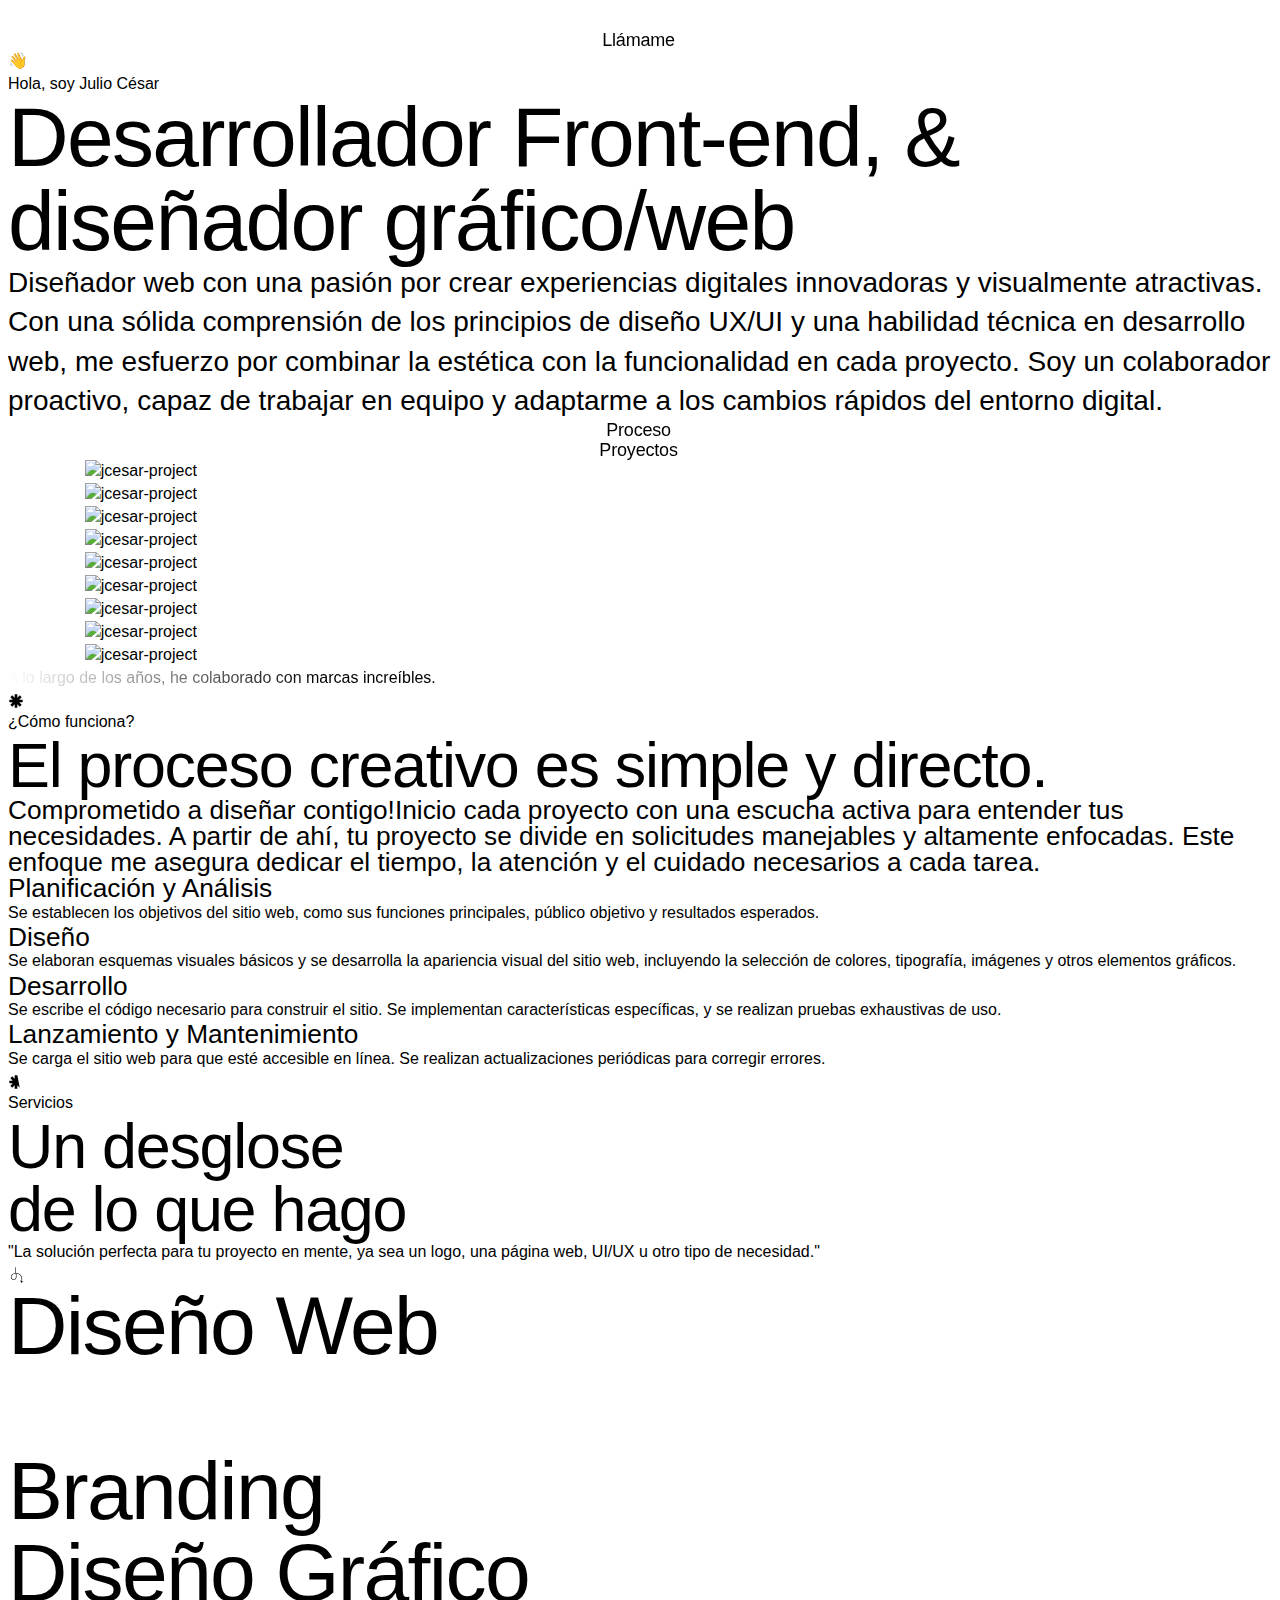
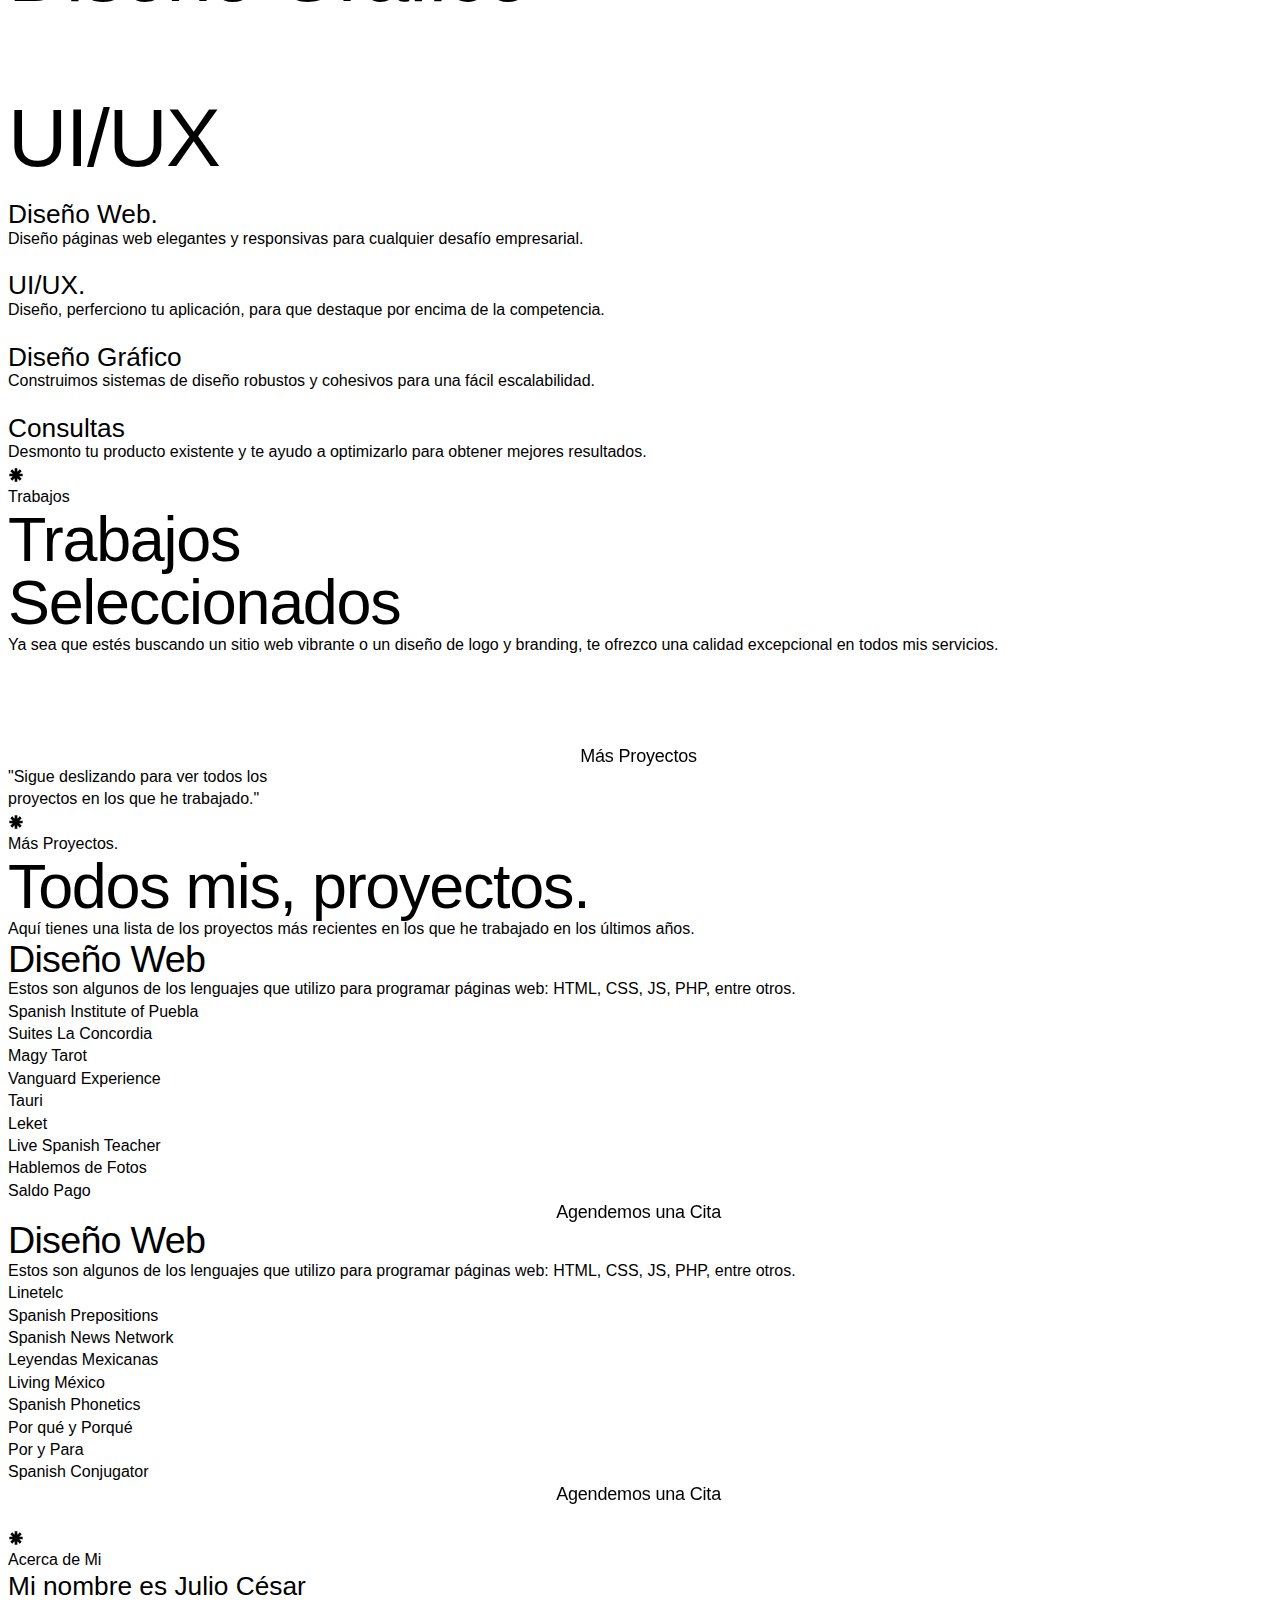
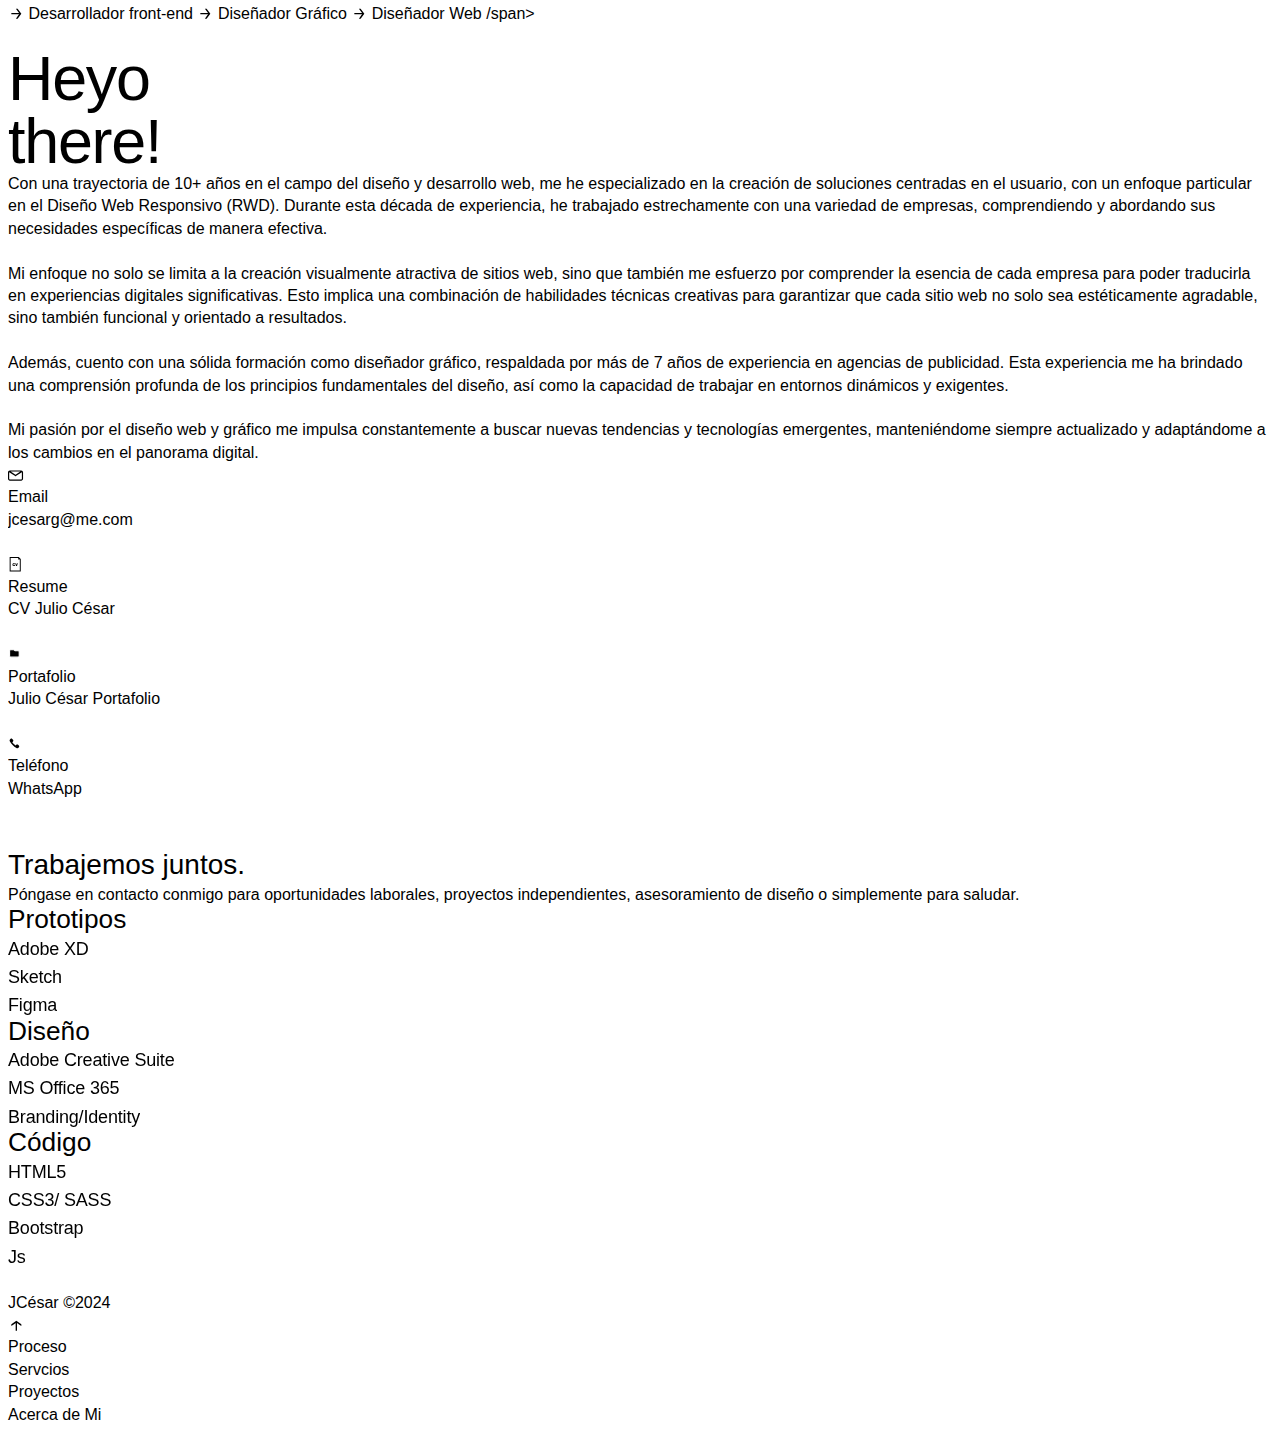
==== index.htm @ e97f3db4 "Add files via upload" ====
﻿<!DOCTYPE html>
<html lang="en">
  <head>
    <meta charset="utf-8" />
    <title>Julio César, Desarrollador Front-end, & diseñador gráfico/web</title>
    <meta content="JCESAR es un diseñador y programador que crea hermosos sitios web, logos, marcas y experiencias. También ayuda a otros diseñadores a crecer compartiendo su conocimiento." name="description"/>
    <meta content="JCESAR García — Diseñador y programador" property="og:title"/>
    <meta content="JCESAR es un diseñador y programador que crea hermosos sitios web, logos, marcas y experiencias. También ayuda a otros diseñadores a crecer compartiendo su conocimiento." property="og:description"/>
    <meta content="JCESAR García — Diseñador y programador" property="twitter:title"/>
    <meta content="JCESAR es un diseñador y programador que crea hermosos sitios web, logos, marcas y experiencias. También ayuda a otros diseñadores a crecer compartiendo su conocimiento." property="twitter:description"/>
    <meta property="og:type" content="website" />
    <meta content="width=device-width, initial-scale=1" name="viewport" />
    <link href="assets/css/jcesar-site.min.css" rel="stylesheet" type="text/css"/>
    
    <script type="text/javascript">
      !(function (o, c) {
        var n = c.documentElement,
          t = " w-mod-";
        (n.className += t + "js"),
          ("ontouchstart" in o ||
            (o.DocumentTouch && c instanceof DocumentTouch)) &&
            (n.className += t + "touch");
      })(window, document);
    </script>

    <link href="assets/img/favicon-32x32.png" rel="shortcut icon" type="image/x-icon"/>
    <link href="assets/img/favicon-256x256.png" rel="apple-touch-icon"/>   

    <script type="text/javascript">
      window.smartlook ||
        (function (d) {
          var o = (smartlook = function () {
              o.api.push(arguments);
            }),
            h = d.getElementsByTagName("head")[0];
          var c = d.createElement("script");
          o.api = new Array();
          c.async = true;
          c.type = "text/javascript";
          c.charset = "utf-8";
          c.src = "assets/js/recorder.js";
          h.appendChild(c);
        })(document);
      smartlook("init", "c68d44161c0191aeff5ff281e4a4eed7e6c3297e", {
        region: "eu",
      });
    </script>

    <link rel="stylesheet" href="assets/css/mouse-follower.min.css" />
    <link rel="stylesheet" href="assets/css/swiper-bundle.min.css" />
  </head>

  <body class="body">
    <div class="page_code_wrap">
      <div class="css_reset w-embed">
        <style>
          /* RESET — normalize.css v8.0.1 */
          html {
            line-height: 1.15;
            -webkit-text-size-adjust: 100%;
            -webkit-font-smoothing: antialiased;
            -moz-osx-font-smoothing: grayscale;
          }

          main {
            display: block;
          }

          h1 {
            font-size: 2em;
            margin: 0.67em 0;
          }

          hr {
            box-sizing: content-box;
            height: 0;
            overflow: visible;
          }

          pre {
            font-family: monospace, monospace;
            font-size: 1em;
          }

          a {
            background-color: transparent;
          }

          abbr[title] {
            border-bottom: none;
            text-decoration: underline;
            text-decoration: underline dotted;
          }

          b,
          strong {
            font-weight: bolder;
          }

          code,
          kbd,
          samp {
            font-family: monospace, monospace;
            font-size: 1em;
          }

          small {
            font-size: 80%;
          }

          sub,
          sup {
            font-size: 75%;
            line-height: 0;
            position: relative;
            vertical-align: baseline;
          }

          sub {
            bottom: -0.25em;
          }

          sup {
            top: -0.5em;
          }

          img {
            border-style: none;
          }

          button,
          input,
          optgroup,
          select,
          textarea {
            font-family: inherit;
            font-size: 100%;
            line-height: 1.15;
            margin: 0;
          }

          button,
          input {
            overflow: visible;
          }

          button,
          select {
            text-transform: none;
          }

          [type="button"],
          [type="reset"],
          [type="submit"],
          button {
            -webkit-appearance: button;
          }

          [type="button"]::-moz-focus-inner,
          [type="reset"]::-moz-focus-inner,
          [type="submit"]::-moz-focus-inner,
          button::-moz-focus-inner {
            border-style: none;
            padding: 0;
          }

          [type="button"]:-moz-focusring,
          [type="reset"]:-moz-focusring,
          [type="submit"]:-moz-focusring,
          button:-moz-focusring {
            outline: 1px dotted ButtonText;
          }

          fieldset {
            padding: 0.35em 0.75em 0.625em;
          }

          legend {
            box-sizing: border-box;
            color: inherit;
            display: table;
            max-width: 100%;
            padding: 0;
            white-space: normal;
          }

          progress {
            vertical-align: baseline;
          }

          textarea {
            overflow: auto;
          }

          [type="checkbox"],
          [type="radio"] {
            box-sizing: border-box;
            padding: 0;
          }

          [type="number"]::-webkit-inner-spin-button,
          [type="number"]::-webkit-outer-spin-button {
            height: auto;
          }

          [type="search"] {
            -webkit-appearance: textfield;
            outline-offset: -2px;
          }

          [type="search"]::-webkit-search-decoration {
            -webkit-appearance: none;
          }

          ::-webkit-file-upload-button {
            -webkit-appearance: button;
            font: inherit;
          }

          details {
            display: block;
          }

          summary {
            display: list-item;
          }

          template {
            display: none;
          }

          [hidden] {
            display: none;
          }

          ul,
          ol,
          figure {
            margin: 0;
            padding: 0;
          }

          *,
          :after,
          :before {
            box-sizing: border-box;
          }

          a {
            color: inherit;
            cursor: pointer;
            text-decoration: none;
          }

          a:hover {
            color: inherit;
            text-decoration: none;
          }

          a,
          button,
          input,
          label {
            -webkit-tap-highlight-color: transparent;
          }

          @media print {
            a,
            button,
            input,
            label {
              text-decoration: underline;
            }
          }

          button {
            cursor: pointer;
          }

          button:disabled {
            cursor: auto;
          }

          audio,
          canvas,
          iframe,
          img,
          svg,
          video {
            vertical-align: middle;
          }

          button,
          input,
          select,
          textarea {
            font-family: inherit;
            font-size: inherit;
            line-height: inherit;
          }

          blockquote,
          h1,
          h2,
          h3,
          h4,
          h5,
          h6,
          p {
            margin: 0;
            padding: 0;
            font-weight: inherit;
            font-style: inherit;
            font-size: inherit;
            line-height: inherit;
            text-align: inherit;
            letter-spacing: inherit;
          }

          address,
          em {
            font-style: normal;
          }

          img {
            max-width: 100%;
          }

          img {
            border: none;
            pointer-events: none;
          }

          section {
            position: relative;
          }

          /* WEBFLOW RESET */
          /* hide container ::before & ::after */
          .w-container::before,
          .w-container::after,
          .wf-empty[class*="--"] {
            display: none;
            padding-bottom: 0;
            padding-right: 0;
          }

          /* prevent horizontal scroll */
          .page_wrap {
            overflow: clip;
          }

          /* enable setting w-button border radius with utilities */
          .w-button {
            border-radius: var(--border-radius);
          }

          /* flex: reverse direction */
          [reverse-direction="true"] {
            flex-direction: row-reverse;
          }
        </style>
      </div>
      <div class="css_base w-embed">
        <style>
          /* STYLE GUIDE */
          :root {
            --ff0: "Helveticanowdisplay", Helvetica, Roboto, Arial, apple-system,
              sans-serif;
            --ff1: "Faro", Helvetica, Roboto, Arial, apple-system, sans-serif;
            --font-s-h0: clamp(3.5rem, 1.25rem + 5vw, 6.25rem);
            --font-s-h1: clamp(48px, 1.7143rem + 4.2857vw, 96px);
            --font-s-h2: clamp(40px, 1.6429rem + 2.8571vw, 72px);
            --font-s-h3: clamp(28px, 1rem + 2.5vw, 56px);
            --font-s-h4: clamp(32px, 1.7857rem + 0.7143vw, 40px);
            --font-s-h5: clamp(22px, 1.2143rem + 0.5357vw, 28px);

            /* font weight */
            --fw0: inherit;
            --fw1: 400;
            --fw2: 500;
            --fw3: 700;

            /* line height */
            --lh0: 1;
            --lh1: 1.1;
            --lh2: 1.2;
            --lh3: 1.3;
            --lh4: 1.4;
            --lh5: 1.5;

            /* letter spacing */
            --ls0: inherit;
            --ls1: 0.01em;
            --ls2: -0.01em;
            --ls3: -0.02em;
          }

          /* font family */
          .ff1 {
            font-family: var(--ff1) !important;
          }

          .ff0 {
            font-family: var(--ff0) !important;
          }

          /* font weight */
          .fw1 {
            font-weight: var(--fw1);
          }

          .fw2 {
            font-weight: var(--fw2);
          }

          .fw3 {
            font-weight: var(--fw3);
          }

          .fw0 {
            font-weight: var(--fw0);
          }

          /* line height */
          .lh1 {
            line-height: var(--lh1);
          }

          .lh2 {
            line-height: var(--lh2);
          }

          .lh3 {
            line-height: var(--lh3);
          }

          .lh4 {
            line-height: var(--lh4);
          }

          .lh5 {
            line-height: var(--lh5);
          }

          .lh0 {
            line-height: var(--lh0);
          }

          /* letter spacing */
          .ls1 {
            letter-spacing: var(--ls1);
          }

          .ls2 {
            letter-spacing: var(--ls2);
          }

          .ls3 {
            letter-spacing: var(--ls3);
          }

          .ls0 {
            letter-spacing: var(--ls0);
          }

          /* heading font styles */
          .font-s-h0,
          h1,
          .font-s-h1,
          h2,
          .font-s-h2,
          h3,
          .font-s-h3,
          h4,
          .font-s-h4,
          h5,
          .font-s-h5,
          h6,
          .font-s-h6 {
            font-family: var(--ff1);
            line-height: var(--lh0);
            letter-spacing: var(--ls3);
            color: #000000;
          }

          /* individual font styles */
          .font-s-h0 {
            font-size: var(--font-s-h0);
            letter-spacing: var(--ls3);
          }

          h1,
          .font-s-h1 {
            font-size: var(--font-s-h1);
          }

          h2,
          .font-s-h2 {
            font-size: var(--font-s-h2);
          }

          h3,
          .font-s-h3 {
            font-size: var(--font-s-h3);
            letter-spacing: var(--ls3);
          }

          h4,
          .font-s-h4 {
            font-size: var(--font-s-h4);
            letter-spacing: var(--ls0);
          }

          h5,
          .font-s-h5 {
            font-size: var(--font-s-h5);
            letter-spacing: var(--ls0);
          }

          h6,
          .font-s-h6 {
            font-size: 1.375rem;
            letter-spacing: var(--ls2);
          }

          .font-s-p3 {
            font-size: clamp(28px, 1.2143rem + 0.5357vw, 22px);
            line-height: var(--lh4);
          }

          /* body font styles */
          body {
            color: var(--content--secondary);
            font-size: var(--body--font-s-p);
            font-family: var(--ff0);
            font-weight: var(--fw1);
            line-height: var(--lh4);
            letter-spacing: var(--ls0);
          }
        </style>
      </div>
      <div class="css_buttons w-embed">
        <style>
          /* Buttons */
          .btn-cta,
          .btn-link,
          .link,
          .btn-label {
            font-size: 1.125rem;
            line-height: 1.25rem;
            font-weight: var(--fw2);
            letter-spacing: var(--ls2);
          }

          /* Buttons */
          .btn-cta {
            text-decoration: none;
            border-radius: 100vw;
            overflow: hidden;
            text-align: center;
            will-change: transform;
            transform: translateZ(0);
            transition: transform 0.4s;
          }

          .btn-cta:hover {
            transform: scaleX(1.02);
            transition: transform 0.6s cubic-bezier(0.34, 5.56, 0.64, 1);
          }

          /* Ripple effect styles */
          .btn-cta__ripple {
            display: block;
            position: absolute;
            top: 0;
            left: 0;
            right: 0;
            bottom: 0;
            z-index: 1;
            overflow: hidden;
            transform: translateZ(0);
            border-radius: inherit;
          }

          .btn-cta__ripple span {
            display: block;
            width: 100%;
            height: 100%;
            transform: translateY(101%);
            background: currentColor;
            border-radius: 50% 50% 0 0;
            transition: transform 0.5s cubic-bezier(0.4, 0, 0, 1),
              border-radius 0.5s cubic-bezier(0.4, 0, 0, 1);
          }

          /* Ripple effect on hover (for fine pointer devices) */
          @media (pointer: fine) {
            .btn-cta:hover .btn-cta__ripple span {
              border-radius: 0;
              transform: translateY(0);
              transition-duration: 0.5s, 0.9s;
            }
          }

          /* Title styles */
          .btn-cta__title {
            position: relative;
            display: block;
            padding: 0 0.16em 0 0;
            overflow: hidden;
            z-index: 2;
            color: var(--brand--white);
          }

          .btn-cta__title span {
            display: block;
            transition: transform 0.8s cubic-bezier(0.16, 1, 0.3, 1);
          }

          .btn-cta__title span:after {
            content: attr(data-text);
            display: block;
            position: absolute;
            top: 110%;
            left: 0;
            right: 0;
          }

          /* Title effect on hover (for fine pointer devices) */
          @media (hover: hover) {
            .btn-cta:hover .btn-cta__title span {
              transform: translateY(-110%);
            }
          }

          .cta-primary {
            background-color: var(--interaction--primary);
          }

          .cta-primary .btn-cta__ripple span {
            background-color: #542322;
          }

          .btn-filled {
            background-color: var(--interaction--secondary);
          }

          .btn-filled .btn-cta__ripple span {
            background-color: var(--brand--black);
          }

          .btn-soft {
            background-color: rgba(123, 123, 123, 0.24);
          }

          .btn-soft .btn-cta__ripple span {
            background-color: rgba(123, 123, 123, 0.34);
          }

          .btn-soft .btn-cta__title {
            color: var(--interaction--secondary);
          }

          .btn-outline {
            border: 1px solid var(--brand--boulder);
          }

          .btn-outline .btn-cta__ripple span {
            background-color: var(--brand--black);
          }

          .btn-outline .btn-cta__title {
            color: var(--interaction--secondary);
          }

          .btn-outline .btn-cta__title span:after {
            color: var(--brand--white);
          }

          .btn-outline.btn--inverse {
            border-color: var(--brand--white) !important;
          }

          .btn-outline.btn--inverse .btn-cta__ripple span {
            background-color: var(--brand--white);
          }

          .btn-outline.btn--inverse .btn-cta__title {
            color: var(--brand--white);
          }

          .btn-outline.btn--inverse .btn-cta__title span:after {
            color: var(--interaction--secondary);
          }

          .btn-soft.btn--inverse {
            background-color: rgba(123, 123, 123, 0.4);
          }

          .btn-soft.btn--inverse .btn-cta__ripple span {
            background-color: rgba(123, 123, 123, 0.5);
          }

          .btn-soft.btn--inverse .btn-cta__title {
            color: var(--brand--white);
          }

          .btn-link {
            color: var(--interaction--secondary);
            position: relative;
          }

          .btn-link:before {
            content: "";
            position: absolute;
            left: 0;
            right: 0;
            bottom: -2px;
            height: 1px;
            transform: scaleX(0);
            transform-origin: right center;
            background: currentColor;
            transition: transform 0.5s, transform-origin 0s;
          }

          .btn-link em {
            display: block;
            position: relative;
            overflow: hidden;
            padding: 0 0.01em 0.04em 0;
          }

          .btn-link span {
            display: inline-block;
            color: transparent;
            transition: transform 1.2s cubic-bezier(0.19, 1, 0.22, 1);
          }

          .btn-link span:after,
          .btn-link span:before {
            content: attr(data-text);
            display: block;
            position: absolute;
            color: #000;
          }

          .btn-link span:before {
            top: 0;
            transform: skewY(0);
            transform-origin: right bottom;
            transition: transform 2s cubic-bezier(0.19, 1, 0.22, 1);
          }

          .btn-link span:after {
            top: 105%;
            transform: skewY(7deg);
            transform-origin: left top;
            transition: transform 2s cubic-bezier(0.19, 1, 0.22, 1);
          }

          .btn-link:focus span,
          .btn-link:hover span {
            transform: translateY(-105%);
          }

          .btn-link:focus span:before,
          .btn-link:hover span:before {
            transform: skewY(7deg);
          }

          .btn-link:focus span:after,
          .btn-link:hover span:after {
            transform: skewY(0);
          }

          @media (pointer: coarse) {
            .btn-link:focus span,
            .btn-link:hover span,
            .btn-link:focus span:before,
            .btn-link:hover span:before,
            .btn-link:focus span:after,
            .btn-link:hover span:after {
              transform: none;
            }
          }

          .link {
            display: inline-flex;
            align-items: center;
            justify-content: flex-start;
            transform-origin: left bottom;
            transition: scaleX 0.8s cubic-bezier(0.694, 0, 0.335, 1),
              color 0.8s cubic-bezier(0.694, 0, 0.335, 1);
            will-change: transform;
            line-height: 2rem;
          }

          .link:after {
            position: absolute;
            content: "";
            display: block;
            left: 0;
            bottom: -2px;
            width: 100%;
            height: 2px;
            background-color: #000;
            transform: scaleX(0);
            transform-origin: 100% 50%;
            transition: transform 0.4s cubic-bezier(0.694, 0, 0.335, 1);
            will-change: transform, color;
            z-index: 2;
          }

          .link:hover:after {
            transform: scaleX(1);
            transform-origin: 0 50%;
            transition-timing-function: ease;
          }

          .link em {
            display: inline-block;
            overflow: hidden;
            position: relative;
            margin-bottom: -0.2em;
          }

          .link em svg {
            width: 1em;
            height: 1em;
          }

          .link aside {
            margin-left: 0.25rem;
          }

          .link.has-border {
            border-bottom: 2px solid #c4c4c4;
          }

          @media (hover: hover) {
            .link__text:hover {
              animation: underlineSlideOut 0.5s cubic-bezier(0.694, 0, 0.335, 1)
                forwards;
            }
          }

          /* hover button label */
          .btn-label {
            transition: all 0.4s;
            display: block;
            text-align: center;
            border: 1px solid rgba(0, 0, 0, 0.1);
          }

          .btn-label:hover {
            background-color: var(--brand--cod-gray-cloud);
          }

          .btn-cta.cta-primary,
          .btn-cta.btn-filled {
            box-shadow: rgba(0, 0, 0, 0.18) 0px 0.602187px 0.602187px -1.25px,
              rgba(0, 0, 0, 0.16) 0px 2.28853px 2.28853px -2.5px,
              rgba(0, 0, 0, 0.063) 0px 10px 10px -3.75px,
              rgba(0, 0, 0, 0.25) 0px 1px 3px 0px;
          }
        </style>
      </div>
      <div class="css_style w-embed">
        <style>
          /* projects */
          .project .project-cover img {
            opacity: 0;
            transition: all 1s cubic-bezier(0.67, 0, 0.285, 1),
              opacity 0s linear;
          }

          .project .project-cover img:first-child {
            opacity: 1;
          }

          .project .project-cover img.style-show {
            opacity: 1;
          }

          .project-text__description:before {
            content: "—";
            margin: 0 0.25em;
          }

          /* pricing gradient */
          .pricing-gradient-1 {
            background: linear-gradient(
              180deg,
              #fff 0%,
              rgba(255, 255, 255, 0.4) 100%
            );
          }

          /* marquee  */
          .marquee {
            -webkit-mask-image: linear-gradient(
              to right,
              rgba(0, 0, 0, 0) 0%,
              rgb(0, 0, 0) 25%,
              rgb(0, 0, 0) 75%,
              rgba(0, 0, 0, 0) 100%
            );
            mask-image: linear-gradient(
              to right,
              rgba(0, 0, 0, 0) 0%,
              rgb(0, 0, 0) 25%,
              rgb(0, 0, 0) 75%,
              rgba(0, 0, 0, 0) 100%
            );
          }

          /* accordion JS */
          o .faq {
            transition: all 0.5s cubic-bezier(0.1, 0, 0, 1);
          }

          .js-faq-body {
            display: none;
          }

          .faq-body {
            --grid-column-width: calc((100vw - 520px) / 12);
            padding: 0 var(--grid-column-width) 32px 0;
          }

          .faq-item.active .faq-btn-line.horizontal {
            transform: rotate(180deg);
          }

          .faq-item.active .faq-btn {
            background-color: #2c2c2f;
            color: #fff;
          }

          .faq-item.active .faq-btn-line {
            background-color: #ffffff;
          }

          .footer-btn .footer-btn-icon-svg {
            transition: all 0.3s cubic-bezier(0.1, 0, 0, 1);
          }

          .footer-btn:hover .footer-btn-icon-svg {
            transform: rotate(0deg);
          }

          /* Responsive padding for showreel on large screens */
          @media screen and (min-width: 1921px) {
            .showreel {
              padding: 0 var(--responsive_desktop);
            }
          }

          /* Bottom-bar styles */
          .bottom-menu .menu_link {
            font-weight: var(--fw2);
          }

          /* Waving animation */
          .wave {
            animation-name: wave-animation;
            animation-duration: 2.5s;
            animation-iteration-count: infinite;
            transform-origin: 70% 70%;
            display: inline-block;
          }

          @keyframes wave-animation {
            0% {
              transform: rotate(0deg);
            }

            10% {
              transform: rotate(14deg);
            }

            20% {
              transform: rotate(-8deg);
            }

            30% {
              transform: rotate(14deg);
            }

            40% {
              transform: rotate(-4deg);
            }

            50% {
              transform: rotate(10deg);
            }

            60% {
              transform: rotate(0deg);
            }

            100% {
              transform: rotate(0deg);
            }
          }

          /* Social link */
          .my-social-link {
            transition: background 0.4s cubic-bezier(0.4, 0, 0, 1);
          }

          .my-social-link:hover {
            background: rgba(123, 123, 123, 0.32);
          }

          .my-social-link .hover-effect-link {
            opacity: 0;
            transition: opacity 0.4s ease;
          }

          .my-social-link:hover .hover-effect-link {
            opacity: 1;
          }

          /* Plans grid 
  .plans {
  display: grid;
  grid-template-columns: repeat(3, calc((100% - 32px) / 3));
  }*/

          .card-plan-quote {
            color: var(--brand--white);
          }

          /* section border-radius  */
          [class*="__filled"],
          .footer-primary {
            border-radius: 2rem;
          }

          /* footer links  */
          .footer .link {
            color: var(--content--tertiary);
          }

          .footer .link:hover {
            color: var(--content--secondary);
          }

          /* Shop grid - resources page  */
          .card-product:hover .card-product__cta {
            color: var(--cta--secondary);
          }

          .card-product {
            transition: all 0.4s cubic-bezier(0.4, 0, 0, 1);
            --card-pad-x: clamp(20px, 3vw, 24px);
            --card-pad-y: clamp(10px, 3vw, 20px);
          }

          .card-product__row:first-child {
            padding-top: var(--card-pad-x);
            padding-bottom: var(--card-pad-x);
          }

          .card-product__row {
            padding: var(--card-pad-y) var(--card-pad-x);
          }

          .card-product__figure img {
            transition: opacity 0.4s ease;
          }

          .card-product:hover .card-product__figure img {
            opacity: 0.9;
          }

          .card-shop__arrow {
            transition: transform 0.4s cubic-bezier(0.4, 0, 0, 1);
          }

          @media (hover: hover) {
            .card-product:hover {
              border: 1px solid #000;
            }

            .card-product:hover .card-shop__arrow {
              transform: rotate(-45deg);
            }
          }

          /* resources page */
          .resources-bg {
            background-color: transparent;
            background-image: linear-gradient(
                rgb(245, 245, 245) 2px,
                transparent 2px
              ),
              linear-gradient(90deg, rgb(245, 245, 245) 2px, transparent 2px),
              linear-gradient(rgb(245, 245, 245) 1px, transparent 1px),
              linear-gradient(
                90deg,
                rgb(245, 245, 245) 1px,
                rgb(253, 253, 252) 1px
              );
            background-position: -2px -2px, -2px -2px, -1px -1px, -1px -1px;
            background-size: 50px 50px, 50px 50px, 10px 10px, 10px 10px;
          }

          .resources-bg__fade {
            background: linear-gradient(
              0deg,
              #fafafa 0%,
              rgba(22, 22, 22, 0) 100%
            );
          }

          /* product page */
          .product-row > .btn-cta .btn-cta__title span:after {
            left: 0;
            right: 0;
          }

          .product-row:last-child {
            border: 0;
          }

          .card-product__row .product-amount {
            border: 0;
            padding-bottom: 0;
          }

          .assets-list__item > .svgsprite-24 {
            flex: none;
          }

          .faq-item.faq-item--simple:first-child {
            border-top: 0;
          }

          .swiper-button-next:after,
          .swiper-button-prev:after {
            display: none;
          }
        </style>
      </div>
      <div class="page_code_helper w-embed">
        <style>
          .hidden {
            display: none !important;
          }

          .no-select {
            pointer-events: none;
            -webkit-user-select: none;
            -moz-user-select: none;
            -ms-user-select: none;
            user-select: none;
          }

          :where([class*="svgsprite"]) {
            display: inline-block;
            width: 1em;
            height: 1em;
            fill: currentColor;
          }

          .swatch {
            display: flex;
            height: 6.25rem;
            margin-bottom: 1.5rem;
            justify-content: center;
            align-items: center;
            border-radius: 0.125rem;
            border: 1px dashed #cecfd0;
            font-size: 3rem;
            font-weight: 700;
          }

          .txt-left {
            text-align: left;
          }

          .txt-right {
            text-align: right;
          }

          .txt-center {
            text-align: center;
          }

          .visible-sm {
            display: none;
          }

          @media (max-width: 768px) {
            .visible-md {
              display: none;
            }

            .visible-sm {
              display: inherit;
            }
          }

          .flex {
            display: flex;
          }

          .basis-0 {
            flex-basis: 0px;
          }

          .flex-center {
            justify-content: center;
          }

          .full-btn--inner > .btn-cta {
            width: 100%;
          }

          .full-btn--inner > .btn-cta .btn-cta__title span:after {
            left: 0;
            right: 0;
          }
        </style>
      </div>
      <div class="css_plugins w-embed">
        <style>
          .mf-cursor {
            @media (hover: hover) {
              display: block;
            }

            @media (hover: none) {
              display: none;
            }
          }

          .swiper {
            width: 100%;
            height: 100%;
          }

          .swiper-slide.gallery-element--thumbs-slide.swiper-slide-thumb-active {
            outline: 1px solid #2c2c2f;
          }

          .swiper-button--icon {
            width: 3.75rem !important;
            height: 3.75rem !important;
          }

          .autoplay-progress {
            position: absolute;
            top: -2px;
            left: -2px;
            z-index: 10;
            width: 80px;
            height: 80px;
            display: flex;
            align-items: center;
            justify-content: center;
            font-weight: bold;
            color: #000;
          }

          .autoplay-progress svg {
            --progress: 0;
            position: absolute;
            width: 100%;
            height: 100%;
            stroke-width: 1.5px;
            stroke: #ffffff;
            fill: none;
            stroke-dashoffset: calc(125.6 * (1 - var(--progress)));
            stroke-dasharray: 125.6;
            transform: rotate(-90deg);
          }

          .autoplay-progress span {
            visibility: hidden;
          }

          .client-testimonial .client-testimonial--inner {
            overflow: hidden;
            transition: transform 1s cubic-bezier(0.165, 0.84, 0.44, 1),
              opacity 0.9s cubic-bezier(0.895, 0.03, 0.685, 0.22);
            opacity: 0;
          }

          .client-testimonial--slide .swiper-slide-prev {
            opacity: 0;
          }

          .client-testimonial .swiper-slide-active .client-testimonial--inner {
            opacity: 1;
          }

          .client-testimonial .testimonial-root {
            height: auto !important;
            z-index: 9;
          }

          .client-testimonial .btn-root {
            width: 60px !important;
            height: 60px !important;
          }

          .client-testimonial .swiper-button-prev,
          .client-testimonial .swiper-button-next {
            position: relative;
            top: unset;
            left: unset;
            right: unset;
            margin-top: 0;
            z-index: 2;
            color: #ffffff;
          }
        </style>
      </div>
      <div class="css_responsive w-embed">
        <style>
          @media screen and (min-width: 991px) {
            [class*="__filled"],
            .footer-primary {
              border-radius: 3.75rem;
            }

            /* resources page
    .expertise{ display: flex; grid-template-rows: 1fr 1fr; grid-template-columns: 1fr 1fr 1fr; }
    .expertise-list--1{ grid-row: 1 / span 1; grid-column: 1 / span 2;}
    .expertise-list--2 { grid-row: 1 / span 1; grid-column: 3 / span 1;}
    .expertise-list--3 { grid-row: 2 / span 1; grid-column: 1 / span 1; }
    .expertise-list--4 { grid-row: 2 / span 1;grid-column: 2 / span 2; }
    */
          }

          @media screen and (min-width: 1280px) {
            .container {
              padding-right: var(--responsive-desktop);
              padding-left: var(--responsive-desktop);
            }

            .showreel {
              margin-top: var(--space--s-56);
            }

            .showreel.container {
              padding-left: 6vw;
              padding-right: 6vw;
            }

            .home-hero-headline {
              padding-top: 25vh;
            }

            .hero-headline {
              max-width: 1100px;
            }

            .products_grid {
              margin-left: -3.5rem;
              margin-right: -3.5rem;
            }

            .projects_grid-item {
              padding-right: var(--space--s-56);
              padding-left: var(--space--s-56);
            }

            .c-service-filled.bottom {
              bottom: -8rem;
            }

            [class*="__filled"],
            .footer-primary {
              border-radius: 8rem;
            }
          }

          @media screen and (max-width: 1280px) {
            .plan-card.card-plan-quote {
              flex-shrink: 0;
              flex-basis: auto;
              width: 100%;
            }
          }
        </style>
        <!--<link href="http://127.0.0.1:5500/coding/css/local.css" rel="stylesheet" type="text/css"/>-->
      </div>
    </div>

    <div class="nav">
      <div class="nav-strip">
        <div class="nav-grid">
          <div class="nav-logo">
            <a href="/" aria-current="page" class="nav-logo w-inline-block w--current"><img src="assets/img/logo_jcesar.svg" loading="lazy" alt="" class="nav-logo__img"/></a>
          </div>
          <div class="nav-col">
            <address class="menu-list">
              <a href="tel:+5212226799344" class="btn btn-cta btn-outline btn-small w-inline-block">
                <div class="btn-cta__ripple"><span></span></div>
                <div class="btn-cta__title">
                  <span data-text="Llámame">Llámame</span>
                </div>
              </a>
            </address>
          </div>
        </div>
      </div>
    </div>

    <div class="page_wrap">
      <section id="home" class="hero-header">
        <div class="container">
          <div class="hero-header__content">
            <div data-scroll-reveal="" class="section-caption d-flex relative">
              <div class="wave">
                <div>👋</div>
              </div>
              <div class="pl-8-2 fw2">Hola, soy Julio César</div>
            </div>
            <div data-scroll-reveal="" class="font-s-h0">
              <div class="hero-headline">
                <div class="word">Desarrollador Front-end, & diseñador gráfico/web</div>
                <div class="headline-img"></div>
              </div>
            </div>
            <div data-scroll-reveal="" class="copy-body is-align-center">
              <p class="hero-subhead font-s-p3">
                <span class="new-line">Diseñador web con una pasión por crear experiencias digitales innovadoras y visualmente atractivas. Con una sólida comprensión de los principios de diseño UX/UI y una habilidad técnica en desarrollo web, me esfuerzo por combinar la estética con la funcionalidad en cada proyecto. Soy un colaborador proactivo, capaz de trabajar en equipo y adaptarme a los cambios rápidos del entorno digital.</span>
              </p>
            </div>
            <div data-scroll-reveal="" class="btn-group mt-40">
              <a href="#how-it-works" class="btn btn-cta cta-primary w-inline-block">
                <div class="btn-cta__ripple"><span></span></div>
                <div class="btn-cta__title"><span data-text="Proceso">Proceso</span></div> 
              </a>
              <a href="#proyects" class="btn btn-cta btn-soft w-inline-block">
                <div class="btn-cta__ripple"><span></span></div>
                <div class="btn-cta__title"><span data-text="Proyectos">Proyectos</span></div>
              </a>
            </div>
          </div>
        </div>
        <div class="showreel container">
          <div data-scroll-reveal="" class="showreel-container">
            <div class="showreel-container__inner">
              <div data-delay="2000" data-animation="slide" class="slider no-select w-slider" data-autoplay="true" data-easing="ease" data-hide-arrows="true" data-disable-swipe="false" data-autoplay-limit="0" data-nav-spacing="0" data-duration="0" data-infinite="true">
                <div class="mask w-slider-mask">
                  <div class="slide w-slide">
                    <img src="assets/img/showreel-1-1.jpg" loading="eager" sizes="100vw" srcset="
                    assets/img/showreel-1-2.jpg 500w, 
                    assets/img/showreel-1-3.jpg 800w, 
                    assets/img/showreel-1-4.jpg 1080w, 
                    assets/img/showreel-1-5.jpg 1600w, 
                    assets/img/showreel-1-1.jpg 2000w" alt="jcesar-project" class="showreel-img"/>
                  </div>
                  <div class="slide w-slide">
                    <img src="assets/img/showreel-2-1.jpg" loading="eager" sizes="100vw" srcset="
                      assets/img/showreel-2-2.jpg 500w,
                      assets/img/showreel-2-3.jpg 800w,
                      assets/img/showreel-2-4.jpg 1080w,
                      assets/img/showreel-2-5.jpg 1600w,
                      assets/img/showreel-2-1.jpg 2000w" alt="jcesar-project" class="showreel-img"/>
                  </div>
                  <div class="slide w-slide">
                    <img src="assets/img/showreel-3-1.jpg" loading="eager" sizes="100vw" srcset="
                      assets/img/showreel-3-2.jpg 500w,
                      assets/img/showreel-3-3.jpg 800w,
                      assets/img/showreel-3-4.jpg 1080w,
                      assets/img/showreel-3-5.jpg 1600w,
                      assets/img/showreel-3-1.jpg 2000w" alt="jcesar-project" class="showreel-img"/>
                  </div>
                  <div class="slide w-slide">
                    <img src="assets/img/showreel-4-1.jpg" loading="eager" sizes="100vw" srcset="
                      assets/img/showreel-4-2.jpg 500w,
                      assets/img/showreel-4-3.jpg 800w,
                      assets/img/showreel-4-4.jpg 1080w,
                      assets/img/showreel-4-5.jpg 1600w,
                      assets/img/showreel-4-1.jpg 2000w" alt="jcesar-project" class="showreel-img"/>
                  </div>
                  <div class="slide w-slide">
                    <img src="assets/img/showreel-5-1.jpg" loading="eager" sizes="100vw" srcset="
                      assets/img/showreel-5-2.jpg 500w,
                      assets/img/showreel-5-3.jpg 800w,
                      assets/img/showreel-5-4.jpg 1080w,
                      assets/img/showreel-5-5.jpg 1600w,
                      assets/img/showreel-5-1.jpg 2000w" alt="jcesar-project" class="showreel-img"/>
                  </div>
                  <div class="slide w-slide">
                    <img src="assets/img/showreel-6-1.jpg" loading="eager" sizes="100vw" srcset="
                      assets/img/showreel-6-2.jpg 500w,
                      assets/img/showreel-6-3.jpg 800w,
                      assets/img/showreel-6-4.jpg 1080w,
                      assets/img/showreel-6-5.jpg 1600w,
                      assets/img/showreel-6-1.jpg 2000w" alt="jcesar-project" class="showreel-img"/>
                  </div>
                  <div class="slide w-slide">
                    <img src="assets/img/showreel-7-1.jpg" loading="eager" sizes="100vw" srcset="
                      assets/img/showreel-7-2.jpg 500w,
                      assets/img/showreel-7-3.jpg 800w,
                      assets/img/showreel-7-4.jpg 1080w,
                      assets/img/showreel-7-5.jpg 1600w,
                      assets/img/showreel-7-1.jpg 2000w" alt="jcesar-project" class="showreel-img"/>
                  </div>                  
                  <div class="slide w-slide">
                    <img src="assets/img/showreel-8-1.jpg" loading="eager" sizes="100vw" srcset="
                      assets/img/showreel-8-2.jpg 500w,
                      assets/img/showreel-8-3.jpg 800w,
                      assets/img/showreel-8-4.jpg 1080w,
                      assets/img/showreel-8-5.jpg 1600w,
                      assets/img/showreel-8-1.jpg 2000w" alt="jcesar-project" class="showreel-img"/>
                  </div>
                  <div class="slide w-slide">
                    <img src="assets/img/showreel-9-1.jpg" loading="eager" sizes="100vw" srcset="
                      assets/img/showreel-9-2.jpg 500w,
                      assets/img/showreel-9-3.jpg 800w,
                      assets/img/showreel-9-4.jpg 1080w,
                      assets/img/showreel-9-5.jpg 1600w,
                      assets/img/showreel-9-1.jpg 2000w" alt="jcesar-project" class="showreel-img"/>
                  </div>
                </div>
                <div class="hidden w-slider-arrow-left">
                  <div class="is_hidden w-icon-slider-left"></div>
                </div>
                <div class="hidden w-slider-arrow-right">
                  <div class="is_hidden w-icon-slider-right"></div>
                </div>
                <div class="hidden w-slider-nav"></div>
              </div>
            </div>
          </div>
        </div>
        <div data-scroll-reveal="" class="marquee marquee-new">
          <div class="client-partner-headline ff1 font-s-p2">A lo largo de los años, <span class="g-new-line">he colaborado con marcas increíbles.</span>
          </div>
        </div>
      </section>

      <section id="how-it-works" class="c-service">
        <div class="c-service__filled bottom c-soft-white"></div>
        <div class="block">
          <div class="container">
            <div class="c-block__top">
              <div data-scroll-reveal="" class="text-eyebrow">
                <svg class="svgsprite svg-s-24" xmlns="http://www.w3.org/2000/svg" width="100%" viewBox="0 0 24 24" fill="none">
                  <path fill-rule="evenodd" clip-rule="evenodd" d="M14 2H10V7.17157L6.34315 3.51472L3.51472 6.34314L7.17158 10H2V14H7.17157L3.51472 17.6568L6.34315 20.4853L10 16.8284V22H14V16.8284L17.6569 20.4853L20.4853 17.6569L16.8284 14H22V10H16.8284L20.4853 6.34314L17.6569 3.51471L14 7.17157V2Z" fill="currentColor"></path>
                </svg>
                <div class="pl-8 fw2">¿Cómo funciona?<br /></div>
              </div>
              <div class="block-header block-header--modifier">
                <h2 data-scroll-reveal="">
                  <span class="new-line">El proceso creativo</span>
                  <span class="new-line">es simple y directo.</span>
                </h2>
              </div>
            </div>
            <div class="c-block__bottom">
              <div class="thinking-wrapper">
                <div data-w-id="8d5ee502-6f41-3b0e-bba2-ab3931148179" data-is-ix2-target="1" class="thinking-wrapper-lottie" data-animation-type="lottie" data-src="https://assets-global.website-files.com/65111bc3d36d02e461763c5f/65a189cf4ef7bcc065f744b5_thiking-lottie-v2.json" data-loop="0" data-direction="1" data-autoplay="0" data-renderer="svg" data-default-duration="10" data-duration="0"></div>
              </div>
              <div class="work-areas">
                <p data-scroll-reveal="" class="font-s-h5">
                  <span class="highlight-line fw2 txt-primary">Comprometido a diseñar contigo!</span>Inicio cada proyecto con una escucha activa para entender tus necesidades. A partir de ahí, tu proyecto se divide en solicitudes manejables y altamente enfocadas. Este enfoque me asegura dedicar el tiempo, la atención y el cuidado necesarios a cada tarea.</p>
              </div>
              <div data-scroll-reveal="" class="simple-step">
                <div class="simple-step-block">
                  <div class="simple-step-lottie" data-w-id="3aaf97e1-3fff-3885-b0fc-ee1e1731212a" data-animation-type="lottie" data-src="https://assets-global.website-files.com/65111bc3d36d02e461763c5f/654fa7c15cc9f1e795bb9529_unlimted-request.json" data-loop="1" data-direction="1" data-autoplay="1" data-is-ix2-target="0" data-renderer="svg" data-default-duration="2" data-duration="0">
                  </div>
                  <div class="simple-step-content">
                    <h5 class="mb-16">Planificación y Análisis</h5>
                    <div class="u-fw-medium">Se establecen los objetivos del sitio web, como sus funciones principales, público objetivo y resultados esperados.</div>
                  </div>
                </div>
                <div class="simple-step-block">
                  <div class="simple-step-lottie" data-w-id="515e650f-c119-826f-8770-a382055e73ab" data-animation-type="lottie" data-src="https://assets-global.website-files.com/65111bc3d36d02e461763c5f/655097f7746087a0082c2a85_fast-work.json" data-loop="1" data-direction="1" data-autoplay="1" data-is-ix2-target="0" data-renderer="svg" data-default-duration="1.5" data-duration="0">
                  </div>
                  <div class="simple-step-content">
                    <h5 class="mb-16">Diseño</h5>
                    <div class="u-fw-medium">Se elaboran esquemas visuales básicos y se desarrolla la apariencia visual del sitio web, incluyendo la selección de colores, tipografía, imágenes y otros elementos gráficos.</div>
                  </div>
                </div>
                <div class="simple-step-block">
                  <div class="simple-step-lottie" data-w-id="dd13059c-ff8a-766c-a71e-08ab106983f7" data-animation-type="lottie" data-src="https://assets-global.website-files.com/65111bc3d36d02e461763c5f/6550c81033787fdcba8bd61b_revisions.json" data-loop="1" data-direction="1" data-autoplay="1" data-is-ix2-target="0" data-renderer="svg" data-default-duration="3" data-duration="0">
                  </div>
                  <div class="simple-step-content">
                    <h5 class="mb-16">Desarrollo</h5>
                    <div class="u-fw-medium">Se escribe el código necesario para construir el sitio. Se implementan características específicas, y se realizan pruebas exhaustivas de uso.</div>
                  </div>
                </div>
                <div class="simple-step-block">
                  <div class="simple-step-lottie" data-w-id="a5ba2e7b-135a-340c-4a40-57bc8a63cf9d" data-animation-type="lottie" data-src="https://assets-global.website-files.com/65111bc3d36d02e461763c5f/654fcc1a8009cb2c99f9d328_design-quality.json" data-loop="1" data-direction="1" data-autoplay="1" data-is-ix2-target="0" data-renderer="svg" data-default-duration="3" data-duration="0">
                  </div>
                  <div class="simple-step-content">
                    <h5 class="mb-16">Lanzamiento y Mantenimiento</h5>
                    <div class="u-fw-medium">Se carga el sitio web para que esté accesible en línea. Se realizan actualizaciones periódicas para corregir errores.</div>
                  </div>
                </div>
              </div>
            </div>
          </div>
        </div>
      </section>

      <section id="what-we-do" class="c-skills">
        <div class="c-skills__filled c-cod-gray-cloud"></div>
        <div class="block">
          <div class="container">
            <div class="c-block__top">
              <div data-scroll-reveal="" class="text-eyebrow">
                <svg class="svgsprite svg-s-24" xmlns="http://www.w3.org/2000/svg" width="100%" viewBox="0 0 24 24" fill="none">
                  <path fill-rule="evenodd" clip-rule="evenodd" d="M14 2H10V7.17157L6.34315 3.51472L3.51472 6.34314L7.17158 10H2V14H7.17157L3.51472 17.6568L6.34315 20.4853L10 16.8284V22H14V16.8284L17.6569 20.4853L20.4853 17. 6569L16.8284 14H22V10H16.8284L20.4853 6.34314L17.6569 3.51471L14 7.17157V2Z" fill="currentColor"></path>
                </svg>
                <div class="pl-8 fw2">Servicios<br /></div>
              </div>
              <div class="block-header block-header--modifier">
                <h2 data-scroll-reveal="">Un desglose<br />de lo que hago</h2>
                <p data-scroll-reveal="" class="font-s-p2">
                  <span class="new-line">"La solución perfecta para tu proyecto en mente, ya sea un logo, </span>una página web, UI/UX u otro tipo de necesidad."</p>
              </div>
            </div>
            <div class="c-block__bottom">
              <svg class="svgsprite svg-arrow-down" xmlns="http://www.w3.org/2000/svg" width="100%" viewBox="0 0 102 110" fill="none">
                <path fill-rule="evenodd" clip-rule="evenodd" d="M50.7033 62.9562C50.5986 72.6396 47.6532 78.5514 43.9298 81.7563C40.2067 84.961 35.4143 85.7182 31.0205 84.5374C26.6095 83.352 22.7232 80.2416 20.8756 75.8688C19.0518 71.5525 19.1048 65.7341 23.088 58.8925C28.1466 50.2037 38.1867 45.3297 49.0246 44.8123C50.0429 50.1115 50.7788 55.9713 50.7033 62.9562ZM19.6311 56.88C25.4208 46.9356 36.4564 41.5813 48.2007 40.8645C48.149 40.6332 48.0971 40.4029 48.0449 40.1734C47.6845 38.5888 47.3071 37.0271 46.9324 35.4768C45.7803 30.7098 44.6543 26.0506 44.1297 21.1679C43.4815 15.1346 43.7311 8.6951 45.8341 0.931319L49.6949 1.97713C47.7297 9.23231 47.5084 15.1705 48.1068 20.7406C48.6011 25.341 49.6415 29.6487 50.7759 34.3452L50.776 34.3454C51.1608 35.9387 51.5565 37.5768 51.9453 39.2863C52.059 39.7865 52.1718 40.2914 52.283 40.8015C57.7823 40.9653 63.3216 42.1295 68.4471 44.2989C77.2685 48.0325 85.0304 54.7791 89.4827 64.6819C93.5588 73.7479 94.7917 85.3017 91.7254 99.3537C92.0394 99.1703 92.3591 99.0031 92.6832 98.8513C95.7831 97.3996 99.0891 97.4474 101.237 97.9321L100.356 101.834C98.8757 101.5 96.5082 101.477 94.3796 102.474C92.366 103.417 90.3678 105.358 89.5627 109.392L85.6401 108.609C86.4459 104.571 85.3639 101.894 83.8475 100.12C82.2583 98.2603 80.0647 97.255 78.5871 96.9215L79.4676 93.0197C81.6181 93.5049 84.6355 94.8851 86.8883 97.521C87.2025 97.8886 87.4996 98.2783 87.776 98.6902C90.7497 85.2207 89.5108 74.4991 85.8344 66.3221C81.8388 57.4349 74.8812 51.3656 66.888 47.9825C62.4539 46.1058 57.7506 45.0662 53.0972 44.8225C54.0769 50.1136 54.7785 56.0189 54.703 62.9995C54.59 73.4512 51.3864 80.6157 46.5393 84.7879C41.6918 88.9604 35.4923 89.8811 29.9824 88.4003C24.4897 86.9242 19.5606 83.0336 17.191 77.4256C14.7976 71.7612 15.1255 64.619 19.6311 56.88Z" fill="currentColor"></path>
              </svg>
              <div class="work-areas">
                <div data-scroll-reveal="">
                  <h1 class="work-areas-list">
                    <span class="work-areas-list__item skill-1"><div>Diseño Web</div></span>
                    <span class="work-areas-list__item skill-2"><div class="svg_span-arrow"><img src="assets/img/long-arrow.svg" loading="lazy" alt="" class="svg-wrap__img"/></div><div>Branding</div></span>
                    <span class="work-areas-list__item skill-3"><div>Diseño Gráfico</div><div class="svg-wrap"><img src="assets/img/star.svg" loading="lazy" alt="" class="svg-wrap__img"/></div></span>
                    <span class="work-areas-list__item skill-4"><div>UI/UX</div></span>
                  </h1>
                </div>
              </div>
              <div class="expertise">
                <div class="expertise-list expertise-list--1">
                  <div class="expertise-list__img">
                    <img src="assets/img/webdesing-946.png" loading="lazy" sizes="(max-width: 479px) 100vw, (max-width: 991px) 48vw, 25vw" srcset="
                    assets/img/webdesing-500.png 500w,
                    assets/img/webdesing-946.png 946w" alt="" class="skill-media-img"/>
                  </div>
                  <div class="expertise-list__content">
                    <h5>Diseño Web.</h5>
                    <div class="text-adjected font-s-p1">Diseño páginas web elegantes y responsivas para cualquier desafío empresarial.</div>
                  </div>
                </div>
                <div class="expertise-list expertise-list--2">
                  <div class="expertise-list__img">
                    <img src="assets/img/ui-ux-946.png" loading="lazy" sizes="(max-width: 479px) 100vw, (max-width: 991px) 48vw, 25vw" srcset="
                      assets/img/ui-ux-500.png 500w,
                      assets/img/ui-ux-946.png 946w" alt="" class="skill-media-img img-2"/>
                  </div>
                  <div class="expertise-list__content">
                    <h5>UI/UX.</h5>
                    <div class="text-adjected font-s-p1">
                      <span>Diseño, perferciono tu aplicación, para que destaque por encima de la competencia.</span>
                    </div>
                  </div>
                </div>
                <div class="expertise-list expertise-list--3">
                  <div class="expertise-list__img">
                    <img src="assets/img/grafico-946.png" loading="lazy" sizes="(max-width: 479px) 100vw, (max-width: 991px) 48vw, 25vw" srcset="
                      assets/img/grafico-500.png 500w,
                      assets/img/grafico-946.png 946w" alt="" class="skill-media-img img-3"/>
                  </div>
                  <div class="expertise-list__content">
                    <h5>Diseño Gráfico</h5>
                    <div class="text-adjected font-s-p1">Construimos sistemas de diseño robustos y cohesivos para una fácil escalabilidad.</div>
                  </div>
                </div>
                <div class="expertise-list expertise-list--4">
                  <div class="expertise-list__img">
                    <img src="assets/img/consulting-946.png" loading="lazy" srcset="
                      assets/img/consulting-500.png 500w,
                      assets/img/consulting-800.png 800w,
                      assets/img/consulting-946.png 946w" alt="" class="skill-media-img img-4"/>
                  </div>
                  <div class="expertise-list__content">
                    <h5>Consultas</h5>
                    <div class="text-adjected font-s-p1">Desmonto tu producto existente y te ayudo a optimizarlo para obtener mejores resultados.</div>
                  </div>
                </div>
              </div>
            </div>
          </div>
        </div>
      </section>

      <section id="work" class="c-work">
        <div class="block">
          <div class="container">
            <div class="c-block__top is--left">
              <div data-scroll-reveal="" class="text-eyebrow">
                <svg class="svgsprite svg-s-24" xmlns="http://www.w3.org/2000/svg" width="100%" viewBox="0 0 24 24" fill="none">
                  <path fill-rule="evenodd" clip-rule="evenodd"
                    d="M14 2H10V7.17157L6.34315 3.51472L3.51472 6.34314L7.17158 10H2V14H7.17157L3.51472 17.6568L6.34315 20.4853L10 16.8284V22H14V16.8284L17.6569 20.4853L20.4853 17.6569L16.8284 14H22V10H16.8284L20.4853 6.34314L17.6569 3.51471L14 7.17157V2Z"
                    fill="currentColor"
                  ></path>
                </svg>
                <div class="pl-8 fw2">Trabajos<br /></div>
              </div>
              <div class="block-header block-header--modifier">
                <h2 data-scroll-reveal="">Trabajos<br />Seleccionados</h2>
                <p data-scroll-reveal="" class="font-s-p2"><span class="new-line">Ya sea que estés buscando un sitio web vibrante o un diseño de logo y branding, te ofrezco una calidad excepcional en todos mis servicios.</span></p>
              </div>
            </div>
            <div class="projects">
              <div class="products_grid">
                <div class="project-grid-item">
                  <div data-scroll-reveal="" class="projects_grid-item">
                    <a data-cursor-text="" href="#" class="project w-inline-block">
                      <div class="project-preview aspect-3">
                        <div class="project-cover">
                          <img src="assets/img/cover-work-1-1.jpg" loading="lazy" sizes="(max-width: 767px) 100vw, 54vw" srcset="
                          assets/img/cover-work-1-2.jpg 500w,
                          assets/img/cover-work-1-3.jpg 800w,
                          assets/img/cover-work-1-4.jpg 1080w,
                          assets/img/cover-work-1-1.jpg 1500w" alt="" class="project-image"/>
                          <img src="assets/img/cover-work-1-5.jpg" loading="lazy" sizes="(max-width: 767px) 100vw, 54vw" srcset="
                          assets/img/cover-work-1-6.jpg 500w,
                          assets/img/cover-work-1-7.jpg 800w,
                          assets/img/cover-work-1-8.jpg 1080w,
                          assets/img/cover-work-1-5.jpg 1500w" alt="" class="project-image"/>
                          <img src="assets/img/cover-work-1-9.jpg" loading="lazy" sizes="(max-width: 767px) 100vw, 54vw" srcset="
                          assets/img/cover-work-1-10.jpg 500w,
                          assets/img/cover-work-1-11.jpg 800w,
                          assets/img/cover-work-1-12.jpg 1080w,
                          assets/img/cover-work-1-9.jpg 1500w" alt="" class="project-image"/>
                        </div>
                      </div>
                    </a>
                  </div>
                  <div data-scroll-reveal="" class="projects_grid-item">
                    <a data-cursor-text="" href="#" target="_blank" class="project w-inline-block">
                      <div class="project-preview aspect-2">
                        <div class="project-cover">
                          <img src="assets/img/cover-work-3-1.jpg" loading="lazy" sizes="(max-width: 767px) 100vw, 54vw" srcset="
                            assets/img/cover-work-3-2.jpg 500w,
                            assets/img/cover-work-3-3.jpg 800w,
                            assets/img/cover-work-3-1.jpg 1000w" alt="" class="project-image"/>
                          <img src="assets/img/cover-work-3-4.jpg" loading="lazy" sizes="(max-width: 767px) 100vw, 54vw" srcset="
                            assets/img/cover-work-3-5.jpg 500w,
                            assets/img/cover-work-3-6.jpg 800w,
                            assets/img/cover-work-3-4.jpg 1000w" alt="" class="project-image"/>
                          <img src="assets/img/cover-work-3-7.jpg" loading="lazy" sizes="(max-width: 767px) 100vw, 54vw" srcset="
                            assets/img/cover-work-3-9.jpg 500w,
                            assets/img/cover-work-3-9.jpg 800w,
                            assets/img/cover-work-3-9.jpg 1000w" alt="" class="project-image"/>
                        </div>
                      </div>
                    </a>
                  </div>
                </div>
                <div class="project-grid-item">
                  <div class="projects_grid-item project-grid-empty"></div>
                  <div data-scroll-reveal="" class="projects_grid-item">
                    <a data-cursor-text="" href="#" target="_blank" class="project w-inline-block">
                      <div class="project-preview aspect-1">
                        <div class="project-cover">
                          <img src="assets/img/cover-work-2-1.jpg" loading="lazy" sizes="(max-width: 767px) 100vw, 54vw" srcset="
                            assets/img/cover-work-2-2.jpg 500w,
                            assets/img/cover-work-2-3.jpg 800w,
                            assets/img/cover-work-2-4.jpg 1080w,
                            assets/img/cover-work-2-1.jpg 1500w" alt="" class="project-image"/>
                          <img src="assets/img/cover-work-2-5.jpg" loading="lazy" sizes="(max-width: 767px) 100vw, 54vw" srcset="
                            assets/img/cover-work-2-6.jpg 500w,
                            assets/img/cover-work-2-7.jpg 800w,
                            assets/img/cover-work-2-8.jpg 1080w,
                            assets/img/cover-work-2-5.jpg 1500w" alt="" class="project-image"/>
                          <img src="assets/img/cover-work-2-9.jpg" loading="lazy" sizes="(max-width: 767px) 100vw, 54vw" srcset="
                            assets/img/cover-work-2-10.jpg 500w,
                            assets/img/cover-work-2-11.jpg 800w,
                            assets/img/cover-work-2-12.jpg 1080w,
                            assets/img/cover-work-2-9.jpg 1500w" alt="" class="project-image"/>
                        </div>
                      </div>
                    </a>
                  </div>
                  <div data-scroll-reveal="" class="projects_grid-item">
                    <a data-cursor-text="" href="#" target="_blank" class="project w-inline-block">
                      <div class="project-preview aspect-3">
                        <div class="project-cover">
                          <img src="assets/img/cover-work-4-1.jpg" loading="lazy" sizes="(max-width: 767px) 100vw, 54vw" srcset="
                            assets/img/cover-work-4-2.jpg 500w,
                            assets/img/cover-work-4-3.jpg 800w,
                            assets/img/cover-work-4-4.jpg 1080w,
                            assets/img/cover-work-4-1.jpg 1500w" alt="" class="project-image"/>
                          <img src="assets/img/cover-work-4-4.jpg" loading="lazy" sizes="(max-width: 767px) 100vw, 54vw" srcset="
                            assets/img/cover-work-4-5.jpg 500w,
                            assets/img/cover-work-4-6.jpg 800w,
                            assets/img/cover-work-4-4.jpg 1000w" alt="" class="project-image"/>
                          <img src="assets/img/cover-work-4-7.jpg" loading="lazy" sizes="(max-width: 767px) 100vw, 54vw" srcset="
                            assets/img/cover-work-4-8.jpg 500w,
                            assets/img/cover-work-4-9.jpg 800w,
                            assets/img/cover-work-4-9.jpg 1000w" alt="" class="project-image"/>
                        </div>
                      </div>
                    </a>
                  </div>
                </div>
              </div>
            </div>
          </div>
          <div class="bottom-stripe">
            <div class="btn-group flex-center">
              <a href="#plans" target="_blank" class="btn btn-cta btn-filled w-inline-block">
                <div class="btn-cta__ripple"><span></span></div>
                <div class="btn-cta__title">
                  <span data-text="Más Proyectos">Más Proyectos</span>
                </div> 
              </a>
            </div>
            <p class="short-para">"Sigue deslizando para ver todos los<br>proyectos en los que he trabajado."</p>
          </div>
        </div>
      </section>

      <section id="plans" class="c-pricing">
        <div class="pricing__filled color-dark-green"></div>
        <div class="block">
          <div class="container">
            <div class="c-block__top">
              <div data-scroll-reveal="" class="text-eyebrow">
                <svg class="svgsprite svg-s-24" xmlns="http://www.w3.org/2000/svg" width="100%" viewBox="0 0 24 24" fill="none">
                  <path fill-rule="evenodd" clip-rule="evenodd" d="M14 2H10V7.17157L6.34315 3.51472L3.51472 6.34314L7.17158 10H2V14H7.17157L3.51472 17.6568L6.34315 20.4853L10 16.8284V22H14V16.8284L17.6569 20.4853L20.4853 17.6569L16.8284 14H22V10H16.8284L20.4853 6.34314L17.6569 3.51471L14 7.17157V2Z" fill="currentColor"></path>
                </svg>
                <div class="pl-8 fw2">Más Proyectos.<br /></div>
              </div>
              <div class="block-header block-header--modifier">
                <h2 data-scroll-reveal="" class="txt-white">
                  <span data-scroll-reveal="" class="text_white">Todos mis, </span ><span class="new-line">proyectos.</span>
                </h2>
                <p data-scroll-reveal="" class="u-text-large txt-secondary-inverse">Aquí tienes una lista de los proyectos más recientes en los que he trabajado en los últimos años.</p>
              </div>
            </div>
            <div class="c-block__bottom">
              <div class="plans">
                <div class="plan-card plan-card--focus">
                  <div class="plan-card__header">
                    <div class="plan-col is-plan-header">
                      <div class="plan-headline">
                        <div class="plan-headline">
                          <h4 class="plan-headline-title ls3">Diseño Web</h4>
                        </div>
                      </div>
                    </div>
                    <div class="plan-col">
                      <div class="u-text-medium is-font-custom">Estos son algunos de los lenguajes que utilizo para programar páginas web: HTML, CSS, JS, PHP, entre otros.</div>
                    </div>
                    <div class="plan-col plan-list">
                      <div class="plan-list">
                        <div class="plan-list-inner pricing-gradient-1">
                          <ul role="list" class="checklist">
                            <a href="https://www.sipuebla.com/" target="_blank"><li class="featured-checklist">Spanish Institute of Puebla</li></a>
                            <a href="https://suiteslaconcordia.com/" target="_blank"><li class="featured-checklist">Suites La Concordia</li></a>
                            <a href="https://magytarot.mx/" target="_blank"><li class="featured-checklist">Magy Tarot</li></a>
                            <a href="https://www.vanguardexperience.com/" target="_blank"><li class="featured-checklist">Vanguard Experience</li></a>
                            <a href="https://tauri.mx/" target="_blank"><li class="featured-checklist">Tauri</li></a>
                            <a href="https://leket.mx/" target="_blank"><li class="featured-checklist">Leket</li></a>
                            <a href="https://livespanishteacher.com/" target="_blank"><li class="featured-checklist">Live Spanish Teacher</li></a>
                            <a href="https://hablemosdefotos.com/" target="_blank"><li class="featured-checklist">Hablemos de Fotos</li></a>
                            <a href="https://saldopago.com/" target="_blank"><li class="featured-checklist">Saldo Pago</li></a>
                          </ul>
                        </div>
                      </div>
                    </div>
                  </div>
                  <div class="plan-card__footer">
                    <div class="plan-col plan-footer">
                      <div class="pricing-footer full-btn--inner">
                        <a href="tel:+5212226799344" target="_blank" class="btn btn-cta btn-filled w-inline-block">
                          <div class="btn-cta__ripple"><span></span></div>
                          <div class="btn-cta__title">
                            <span data-text="Agendemos una Cita">Agendemos una Cita</span>
                          </div>
                        </a>
                      </div>
                    </div>
                  </div>
                </div>
                
                <div class="plan-card">
                  <div class="plan-card__header">
                    <div class="plan-col is-plan-header">
                      <div class="plan-headline">
                        <div class="plan-headline">
                          <h4 class="plan-headline-title ls3">Diseño Web</h4>
                        </div>
                      </div>
                    </div>
                    <div class="plan-col">
                      <div class="u-text-medium is-font-custom">Estos son algunos de los lenguajes que utilizo para programar páginas web: HTML, CSS, JS, PHP, entre otros.</div>
                    </div>
                    <div class="plan-col plan-list">
                      <div class="plan-list">
                        <div class="plan-list-inner pricing-gradient-1">
                          <ul role="list" class="checklist">
                            <a href="https://www.linetelc.com/" target="_blank"><li class="featured-checklist">Linetelc</li></a>
                            <a href="https://laspreposiciones.com/" target="_blank"><li class="featured-checklist">Spanish Prepositions</li></a>
                            <a href="https://spanishnewsnetwork.com/" target="_blank"><li class="featured-checklist">Spanish News Network</li></a>
                            <a href="https://www.sipuebla.com/leyendas/" target="_blank"><li class="featured-checklist">Leyendas Mexicanas</li></a>
                            <a href="https://livingmexico.com/" target="_blank"><li class="featured-checklist">Living México</li></a>
                            <a href="https://www.sipuebla.com/leyendas/" target="_blank"><li class="featured-checklist">Spanish Phonetics</li></a>
                            <a href="https://www.sipuebla.com/por-que-y-porque.htm" target="_blank"><li class="featured-checklist">Por qué y Porqué</li></a>
                            <a href="https://porypara.com/" target="_blank"><li class="featured-checklist">Por y Para</li></a>
                            <a href="https://spanishconjugator.com/" target="_blank"><li class="featured-checklist">Spanish Conjugator</li></a>
                          </ul>
                        </div>
                      </div>
                    </div>
                  </div>
                  <div class="plan-card__footer">
                    <div class="plan-col plan-footer">
                      <div class="pricing-footer full-btn--inner">
                        <a href="tel:+5212226799344" target="_blank" class="btn btn-cta btn-filled w-inline-block">
                          <div class="btn-cta__ripple"><span></span></div>
                          <div class="btn-cta__title">
                            <span data-text="Agendemos una Cita">Agendemos una Cita</span>
                          </div>
                        </a>
                      </div>
                    </div>
                  </div>
                </div>
              </div>
            </div>
          </div>
        </div>
      </section>
      
      <br>

      <section id="quick-intro" class="c-quickintro txt-white">
        <div class="grid container hidden">
          <div id="w-node-_9defb868-079c-2027-48fc-d967bcd164d6-cac88e63" class="adaswda"></div>
          <div id="w-node-a5ec12ca-6ae3-ed7a-56c8-eff727e88851-cac88e63" class="adaswda"></div>
        </div>
        <div class="c-quickintro__filled"></div>
        <div class="block">
          <div class="container">
            <div class="quickintro-grid">
              <div class="quickintro-grid__item is-left">
                <div data-scroll-reveal="" class="text-eyebrow is-left">
                  <svg class="svgsprite svg-s-24" xmlns="http://www.w3.org/2000/svg" width="100%" viewBox="0 0 24 24" fill="none">
                    <path fill-rule="evenodd" clip-rule="evenodd" d="M14 2H10V7.17157L6.34315 3.51472L3.51472 6.34314L7.17158 10H2V14H7.17157L3.51472 17.6568L6.34315 20.4853L10 16.8284V22H14V16.8284L17.6569 20.4853L20.4853 17.6569L16.8284 14H22V10H16.8284L20.4853 6.34314L17.6569 3.51471L14 7.17157V2Z" fill="currentColor"></path>
                  </svg>
                  <div class="pl-8 fw2">Acerca de Mi<br/></div>
                </div>
                <h5 class="quickintro-headline lh2">Mi nombre es Julio César</h5>
                <div class="quickintro-focus">
                  <span class="quickintro-focus-area">
                    <svg class="svgsprite svg-s-32" xmlns="http://www.w3.org/2000/svg" width="100%" viewBox="0 0 24 24" fill="none">
                      <path d="M11.8201 4L14.4574 4L20 11.5L14.4574 19H11.8201L14.3956 15.5239C15.467 14.0772 16.2294 13.066 16.6827 12.4902L5 12.4902L5 10.4888L16.6827 10.4888C16.1332 9.78652 15.3709 8.7823 14.3956 7.47612L11.8201 4Z" fill="currentColor"></path>
                    </svg>
                    <span>Desarrollador front-end</span>
                  </span>
                  <span class="quickintro-focus-area">
                    <svg class="svgsprite svg-s-32" xmlns="http://www.w3.org/2000/svg" width="100%" viewBox="0 0 24 24" fill="none">
                      <path d="M11.8201 4L14.4574 4L20 11.5L14.4574 19H11.8201L14.3956 15.5239C15.467 14.0772 16.2294 13.066 16.6827 12.4902L5 12.4902L5 10.4888L16.6827 10.4888C16.1332 9.78652 15.3709 8.7823 14.3956 7.47612L11.8201 4Z" fill="currentColor"></path>
                    </svg>
                    <span>Diseñador Gráfico</span>
                  </span>
                  <span class="quickintro-focus-area">
                    <svg class="svgsprite svg-s-32" xmlns="http://www.w3.org/2000/svg" width="100%" viewBox="0 0 24 24" fill="none">
                      <path d="M11.8201 4L14.4574 4L20 11.5L14.4574 19H11.8201L14.3956 15.5239C15.467 14.0772 16.2294 13.066 16.6827 12.4902L5 12.4902L5 10.4888L16.6827 10.4888C16.1332 9.78652 15.3709 8.7823 14.3956 7.47612L11.8201 4Z" fill="currentColor"></path>
                    </svg>
                    <span>Diseñador Web</span>
                  /span>
                </div>
              </div>
              <div class="quickintro-grid__item is-right">
                <div class="quickintro-hero">
                  <img src="assets/img/jcesar-1.png" loading="lazy" sizes="(max-width: 767px) 100vw, (max-width: 991px) 70vw, 76vw" srcset="
                    assets/img/jcesar-2.png  500w,
                    assets/img/jcesar-3.png  800w,
                    assets/img/jcesar-4.png 1080w,
                    assets/img/jcesar-1.png 1464w" alt="" class="quickintro-img"/>
                </div>
                <div class="quickintro-faizur">
                  <h2 class="quickintro-faizur-hi txt-white">Heyo<br/>‍there!</h2>
                  <div class="quickintro-faizur-about">
                    <p>Con una trayectoria de 10+ años en el campo del diseño y desarrollo web, me he especializado en la creación de soluciones centradas en el usuario, con un enfoque particular en el Diseño Web Responsivo (RWD). Durante esta década de experiencia, he trabajado estrechamente con una variedad de empresas, comprendiendo y abordando sus necesidades específicas de manera efectiva.<br /><br />Mi enfoque no solo se limita a la creación visualmente atractiva de sitios web, sino que también me esfuerzo por comprender la esencia de cada empresa para poder traducirla en experiencias digitales significativas. Esto implica una combinación de habilidades técnicas creativas para garantizar que cada sitio web no solo sea estéticamente agradable, sino también funcional y orientado a resultados.<br /><br />Además, cuento con una sólida formación como diseñador gráfico, respaldada por más de 7 años de experiencia en agencias de publicidad. Esta experiencia me ha brindado una comprensión profunda de los principios fundamentales del diseño, así como la capacidad de trabajar en entornos dinámicos y exigentes.<br /><br />Mi pasión por el diseño web y gráfico me impulsa constantemente a buscar nuevas tendencias y tecnologías emergentes, manteniéndome siempre actualizado y adaptándome a los cambios en el panorama digital.</p>
                  </div>
                </div>
              </div>
            </div>
            <div class="quickintro-grid is-last">
              <div class="quickintro-grid__item is-left">
                <!--<h5 class="quickintro-subhead lh1">TEXTO DE DESCRIPCIÓN.</h5>-->
              </div>
              <div class="quickintro-grid__item is-right is-last">
                <div class="quickintro-social-grid">
                  <a href="mailto:jcesarg@me.com" target="_blank" class="my-social-link w-inline-block">
                    <svg class="svgsprite svg-s-32 mb-24" xmlns="http://www.w3.org/2000/svg" width="100%" viewBox="0 0 80 80" fill="none">                      
                      <path fill-rule="evenodd" clip-rule="evenodd" d="M66.097,12.089h-56.9C4.126,12.089,0,16.215,0,21.286v32.722c0,5.071,4.126,9.197,9.197,9.197h56.9 c5.071,0,9.197-4.126,9.197-9.197V21.287C75.295,16.215,71.169,12.089,66.097,12.089z M61.603,18.089L37.647,33.523L13.691,18.089 H61.603z M66.097,57.206h-56.9C7.434,57.206,6,55.771,6,54.009V21.457l29.796,19.16c0.04,0.025,0.083,0.042,0.124,0.065 c0.043,0.024,0.087,0.047,0.131,0.069c0.231,0.119,0.469,0.215,0.712,0.278c0.025,0.007,0.05,0.01,0.075,0.016 c0.267,0.063,0.537,0.102,0.807,0.102c0.001,0,0.002,0,0.002,0c0.002,0,0.003,0,0.004,0c0.27,0,0.54-0.038,0.807-0.102 c0.025-0.006,0.05-0.009,0.075-0.016c0.243-0.063,0.48-0.159,0.712-0.278c0.044-0.022,0.088-0.045,0.131-0.069 c0.041-0.023,0.084-0.04,0.124-0.065l29.796-19.16v32.551C69.295,55.771,67.86,57.206,66.097,57.206z" fill="currentColor"></path>                      
                    </svg>
                    <div class="my-social-stats fw2">Email</div>
                    <div class="my-social-platform">jcesarg@me.com</div>
                    <div class="hover-effect-link">
                      <svg class="svgsprite svg-s-24 c-icon-inverse" xmlns="http://www.w3.org/2000/svg" width="100%" viewBox="0 0 24 24" fill="none">
                        <path fill-rule="evenodd" clip-rule="evenodd" d="M12 2.25H11.9431C9.87002 2.24999 8.23769 2.24997 6.96234 2.42144C5.65376 2.59737 4.60928 2.9661 3.78769 3.78769C2.9661 4.60928 2.59737 5.65376 2.42144 6.96234C2.24997 8.23769 2.24999 9.87002 2.25 11.9431V12V12.0569C2.24999 14.13 2.24997 15.7623 2.42144 17.0377C2.59737 18.3462 2.9661 19.3907 3.78769 20.2123C4.60928 21.0339 5.65376 21.4026 6.96234 21.5786C8.23769 21.75 9.87002 21.75 11.9431 21.75H12H12.0569C14.13 21.75 15.7623 21.75 17.0377 21.5786C18.3462 21.4026 19.3907 21.0339 20.2123 20.2123C21.0339 19.3907 21.4026 18.3462 21.5786 17.0377C21.75 15.7623 21.75 14.13 21.75 12.0569V12C21.75 11.5858 21.4142 11.25 21 11.25C20.5858 11.25 20.25 11.5858 20.25 12C20.25 14.1425 20.2484 15.674 20.0919 16.8378C19.9384 17.98 19.6481 18.6552 19.1516 19.1516C18.6552 19.6481 17.98 19.9384 16.8378 20.0919C15.674 20.2484 14.1425 20.25 12 20.25C9.85748 20.25 8.32603 20.2484 7.16221 20.0919C6.01997 19.9384 5.34478 19.6481 4.84835 19.1516C4.35192 18.6552 4.06164 17.98 3.90807 16.8378C3.75159 15.674 3.75 14.1425 3.75 12C3.75 9.85748 3.75159 8.32603 3.90807 7.16221C4.06164 6.01997 4.35192 5.34478 4.84835 4.84835C5.34478 4.35192 6.01997 4.06164 7.16221 3.90807C8.32603 3.75159 9.85748 3.75 12 3.75C12.4142 3.75 12.75 3.41421 12.75 3C12.75 2.58579 12.4142 2.25 12 2.25ZM12.4697 10.4697C12.1768 10.7626 12.1768 11.2374 12.4697 11.5303C12.7626 11.8232 13.2374 11.8232 13.5303 11.5303L20.25 4.81066V7.75C20.25 8.16421 20.5858 8.5 21 8.5C21.4142 8.5 21.75 8.16421 21.75 7.75V3C21.75 2.58579 21.4142 2.25 21 2.25H16.25C15.8358 2.25 15.5 2.58579 15.5 3C15.5 3.41421 15.8358 3.75 16.25 3.75H19.1893L12.4697 10.4697Z" fill="currentColor">
                        </path>
                      </svg>
                    </div>
                  </a>
                  <a href="assets/CV-JCPG.pdf" target="_blank" class="my-social-link w-inline-block">
                    <svg class="svgsprite svg-s-32 mb-24" xmlns="http://www.w3.org/2000/svg" width="100%" viewBox="0 0 50 50" fill="none">                      
                      <path fill-rule="evenodd" clip-rule="evenodd" d="M19.558,25.389c-0.067,0.176-0.155,0.328-0.264,0.455c-0.108,0.129-0.24,0.229-0.396,0.301 c-0.156,0.072-0.347,0.107-0.57,0.107c-0.313,0-0.572-0.068-0.78-0.203c-0.208-0.137-0.374-0.316-0.498-0.541 c-0.124-0.223-0.214-0.477-0.27-0.756c-0.057-0.279-0.084-0.564-0.084-0.852c0-0.289,0.027-0.572,0.084-0.853 c0.056-0.281,0.146-0.533,0.27-0.756c0.124-0.225,0.29-0.404,0.498-0.541c0.208-0.137,0.468-0.203,0.78-0.203 c0.271,0,0.494,0.051,0.666,0.154c0.172,0.105,0.31,0.225,0.414,0.361c0.104,0.137,0.176,0.273,0.216,0.414 c0.04,0.139,0.068,0.25,0.084,0.33h2.568c-0.112-1.08-0.49-1.914-1.135-2.502c-0.644-0.588-1.558-0.887-2.741-0.895 c-0.664,0-1.263,0.107-1.794,0.324c-0.532,0.215-0.988,0.52-1.368,0.912c-0.38,0.392-0.672,0.863-0.876,1.416 c-0.204,0.551-0.307,1.165-0.307,1.836c0,0.631,0.097,1.223,0.288,1.77c0.192,0.549,0.475,1.021,0.847,1.422 s0.825,0.717,1.361,0.949c0.536,0.23,1.152,0.348,1.849,0.348c0.624,0,1.18-0.105,1.668-0.312 c0.487-0.209,0.897-0.482,1.229-0.822s0.584-0.723,0.756-1.146c0.172-0.422,0.259-0.852,0.259-1.283h-2.593 C19.68,25.023,19.627,25.214,19.558,25.389z"/> <polygon points="26.62,24.812 26.596,24.812 25.192,19.616 22.528,19.616 25.084,28.184 28.036,28.184 30.713,19.616 28,19.616 "/> <path d="M33.431,0H5.179v45.057h34.699V6.251L33.431,0z M36.878,42.056H8.179V3h23.706v4.76h4.992L36.878,42.056L36.878,42.056z" fill="currentColor"></path>                      
                    </svg>
                    <div class="my-social-stats fw2">Resume</div>
                    <div class="my-social-platform">CV Julio César</div>
                    <div class="hover-effect-link">
                      <svg class="svgsprite svg-s-24 c-icon-inverse" xmlns="http://www.w3.org/2000/svg" width="100%" viewBox="0 0 24 24" fill="none">
                        <path fill-rule="evenodd" clip-rule="evenodd" d="M12 2.25H11.9431C9.87002 2.24999 8.23769 2.24997 6.96234 2.42144C5.65376 2.59737 4.60928 2.9661 3.78769 3.78769C2.9661 4.60928 2.59737 5.65376 2.42144 6.96234C2.24997 8.23769 2.24999 9.87002 2.25 11.9431V12V12.0569C2.24999 14.13 2.24997 15.7623 2.42144 17.0377C2.59737 18.3462 2.9661 19.3907 3.78769 20.2123C4.60928 21.0339 5.65376 21.4026 6.96234 21.5786C8.23769 21.75 9.87002 21.75 11.9431 21.75H12H12.0569C14.13 21.75 15.7623 21.75 17.0377 21.5786C18.3462 21.4026 19.3907 21.0339 20.2123 20.2123C21.0339 19.3907 21.4026 18.3462 21.5786 17.0377C21.75 15.7623 21.75 14.13 21.75 12.0569V12C21.75 11.5858 21.4142 11.25 21 11.25C20.5858 11.25 20.25 11.5858 20.25 12C20.25 14.1425 20.2484 15.674 20.0919 16.8378C19.9384 17.98 19.6481 18.6552 19.1516 19.1516C18.6552 19.6481 17.98 19.9384 16.8378 20.0919C15.674 20.2484 14.1425 20.25 12 20.25C9.85748 20.25 8.32603 20.2484 7.16221 20.0919C6.01997 19.9384 5.34478 19.6481 4.84835 19.1516C4.35192 18.6552 4.06164 17.98 3.90807 16.8378C3.75159 15.674 3.75 14.1425 3.75 12C3.75 9.85748 3.75159 8.32603 3.90807 7.16221C4.06164 6.01997 4.35192 5.34478 4.84835 4.84835C5.34478 4.35192 6.01997 4.06164 7.16221 3.90807C8.32603 3.75159 9.85748 3.75 12 3.75C12.4142 3.75 12.75 3.41421 12.75 3C12.75 2.58579 12.4142 2.25 12 2.25ZM12.4697 10.4697C12.1768 10.7626 12.1768 11.2374 12.4697 11.5303C12.7626 11.8232 13.2374 11.8232 13.5303 11.5303L20.25 4.81066V7.75C20.25 8.16421 20.5858 8.5 21 8.5C21.4142 8.5 21.75 8.16421 21.75 7.75V3C21.75 2.58579 21.4142 2.25 21 2.25H16.25C15.8358 2.25 15.5 2.58579 15.5 3C15.5 3.41421 15.8358 3.75 16.25 3.75H19.1893L12.4697 10.4697Z" fill="currentColor">
                        </path>
                      </svg>
                    </div>
                  </a>
                  <a href="assets/PORTAFOLIO-JCPG.pdf" target="_blank" class="my-social-link w-inline-block">
                    <svg class="svgsprite svg-s-32 mb-24" xmlns="http://www.w3.org/2000/svg" width="100%" viewBox="0 0 30 30" fill="none">                      
                      <path fill-rule="evenodd" clip-rule="evenodd" d="M3 8.2C3 7.07989 3 6.51984 3.21799 6.09202C3.40973 5.71569 3.71569 5.40973 4.09202 5.21799C4.51984 5 5.0799 5 6.2 5H9.67452C10.1637 5 10.4083 5 10.6385 5.05526C10.8425 5.10425 11.0376 5.18506 11.2166 5.29472C11.4184 5.4184 11.5914 5.59135 11.9373 5.93726L12.0627 6.06274C12.4086 6.40865 12.5816 6.5816 12.7834 6.70528C12.9624 6.81494 13.1575 6.89575 13.3615 6.94474C13.5917 7 13.8363 7 14.3255 7H17.8C18.9201 7 19.4802 7 19.908 7.21799C20.2843 7.40973 20.5903 7.71569 20.782 8.09202C21 8.51984 21 9.0799 21 10.2V15.8C21 16.9201 21 17.4802 20.782 17.908C20.5903 18.2843 20.2843 18.5903 19.908 18.782C19.4802 19 18.9201 19 17.8 19H6.2C5.07989 19 4.51984 19 4.09202 18.782C3.71569 18.5903 3.40973 18.2843 3.21799 17.908C3 17.4802 3 16.9201 3 15.8V8.2Z" stroke="#ffffff" stroke-width="2" stroke-linecap="round" stroke-linejoin="round" fill="currentColor"></path>                      
                    </svg>
                    <div class="my-social-stats fw2">Portafolio</div>
                    <div class="my-social-platform">Julio César Portafolio</div>
                    <div class="hover-effect-link">
                      <svg class="svgsprite svg-s-24 c-icon-inverse" xmlns="http://www.w3.org/2000/svg" width="100%" viewBox="0 0 24 24" fill="none">
                        <path fill-rule="evenodd" clip-rule="evenodd" d="M12 2.25H11.9431C9.87002 2.24999 8.23769 2.24997 6.96234 2.42144C5.65376 2.59737 4.60928 2.9661 3.78769 3.78769C2.9661 4.60928 2.59737 5.65376 2.42144 6.96234C2.24997 8.23769 2.24999 9.87002 2.25 11.9431V12V12.0569C2.24999 14.13 2.24997 15.7623 2.42144 17.0377C2.59737 18.3462 2.9661 19.3907 3.78769 20.2123C4.60928 21.0339 5.65376 21.4026 6.96234 21.5786C8.23769 21.75 9.87002 21.75 11.9431 21.75H12H12.0569C14.13 21.75 15.7623 21.75 17.0377 21.5786C18.3462 21.4026 19.3907 21.0339 20.2123 20.2123C21.0339 19.3907 21.4026 18.3462 21.5786 17.0377C21.75 15.7623 21.75 14.13 21.75 12.0569V12C21.75 11.5858 21.4142 11.25 21 11.25C20.5858 11.25 20.25 11.5858 20.25 12C20.25 14.1425 20.2484 15.674 20.0919 16.8378C19.9384 17.98 19.6481 18.6552 19.1516 19.1516C18.6552 19.6481 17.98 19.9384 16.8378 20.0919C15.674 20.2484 14.1425 20.25 12 20.25C9.85748 20.25 8.32603 20.2484 7.16221 20.0919C6.01997 19.9384 5.34478 19.6481 4.84835 19.1516C4.35192 18.6552 4.06164 17.98 3.90807 16.8378C3.75159 15.674 3.75 14.1425 3.75 12C3.75 9.85748 3.75159 8.32603 3.90807 7.16221C4.06164 6.01997 4.35192 5.34478 4.84835 4.84835C5.34478 4.35192 6.01997 4.06164 7.16221 3.90807C8.32603 3.75159 9.85748 3.75 12 3.75C12.4142 3.75 12.75 3.41421 12.75 3C12.75 2.58579 12.4142 2.25 12 2.25ZM12.4697 10.4697C12.1768 10.7626 12.1768 11.2374 12.4697 11.5303C12.7626 11.8232 13.2374 11.8232 13.5303 11.5303L20.25 4.81066V7.75C20.25 8.16421 20.5858 8.5 21 8.5C21.4142 8.5 21.75 8.16421 21.75 7.75V3C21.75 2.58579 21.4142 2.25 21 2.25H16.25C15.8358 2.25 15.5 2.58579 15.5 3C15.5 3.41421 15.8358 3.75 16.25 3.75H19.1893L12.4697 10.4697Z" fill="currentColor">
                        </path>
                      </svg>
                    </div>
                  </a>
                  <a href="tel:+522226799344" target="_blank" class="my-social-link w-inline-block">
                    <svg class="svgsprite svg-s-32 mb-24" xmlns="http://www.w3.org/2000/svg" width="100%" viewBox="0 0 30 30" fill="none">                      
                      <path fill-rule="evenodd" clip-rule="evenodd" d="M14.3308 15.9402L15.6608 14.6101C15.8655 14.403 16.1092 14.2384 16.3778 14.1262C16.6465 14.014 16.9347 13.9563 17.2258 13.9563C17.517 13.9563 17.8052 14.014 18.0739 14.1262C18.3425 14.2384 18.5862 14.403 18.7908 14.6101L20.3508 16.1702C20.5579 16.3748 20.7224 16.6183 20.8346 16.887C20.9468 17.1556 21.0046 17.444 21.0046 17.7351C21.0046 18.0263 20.9468 18.3146 20.8346 18.5833C20.7224 18.8519 20.5579 19.0954 20.3508 19.3L19.6408 20.02C19.1516 20.514 18.5189 20.841 17.8329 20.9541C17.1469 21.0672 16.4427 20.9609 15.8208 20.6501C10.4691 17.8952 6.11008 13.5396 3.35083 8.19019C3.03976 7.56761 2.93414 6.86242 3.04914 6.17603C3.16414 5.48963 3.49384 4.85731 3.99085 4.37012L4.70081 3.65015C5.11674 3.23673 5.67937 3.00464 6.26581 3.00464C6.85225 3.00464 7.41488 3.23673 7.83081 3.65015L9.40082 5.22021C9.81424 5.63615 10.0463 6.19871 10.0463 6.78516C10.0463 7.3716 9.81424 7.93416 9.40082 8.3501L8.0708 9.68018C8.95021 10.8697 9.91617 11.9926 10.9608 13.04C11.9994 14.0804 13.116 15.04 14.3008 15.9102L14.3308 15.9402Z" fill="currentColor"></path>                      
                    </svg>
                    <div class="my-social-stats fw2">Teléfono</div>
                    <div class="my-social-platform">WhatsApp</div>
                    <div class="hover-effect-link">
                      <svg class="svgsprite svg-s-24 c-icon-inverse" xmlns="http://www.w3.org/2000/svg" width="100%" viewBox="0 0 24 24" fill="none">
                        <path fill-rule="evenodd" clip-rule="evenodd" d="M12 2.25H11.9431C9.87002 2.24999 8.23769 2.24997 6.96234 2.42144C5.65376 2.59737 4.60928 2.9661 3.78769 3.78769C2.9661 4.60928 2.59737 5.65376 2.42144 6.96234C2.24997 8.23769 2.24999 9.87002 2.25 11.9431V12V12.0569C2.24999 14.13 2.24997 15.7623 2.42144 17.0377C2.59737 18.3462 2.9661 19.3907 3.78769 20.2123C4.60928 21.0339 5.65376 21.4026 6.96234 21.5786C8.23769 21.75 9.87002 21.75 11.9431 21.75H12H12.0569C14.13 21.75 15.7623 21.75 17.0377 21.5786C18.3462 21.4026 19.3907 21.0339 20.2123 20.2123C21.0339 19.3907 21.4026 18.3462 21.5786 17.0377C21.75 15.7623 21.75 14.13 21.75 12.0569V12C21.75 11.5858 21.4142 11.25 21 11.25C20.5858 11.25 20.25 11.5858 20.25 12C20.25 14.1425 20.2484 15.674 20.0919 16.8378C19.9384 17.98 19.6481 18.6552 19.1516 19.1516C18.6552 19.6481 17.98 19.9384 16.8378 20.0919C15.674 20.2484 14.1425 20.25 12 20.25C9.85748 20.25 8.32603 20.2484 7.16221 20.0919C6.01997 19.9384 5.34478 19.6481 4.84835 19.1516C4.35192 18.6552 4.06164 17.98 3.90807 16.8378C3.75159 15.674 3.75 14.1425 3.75 12C3.75 9.85748 3.75159 8.32603 3.90807 7.16221C4.06164 6.01997 4.35192 5.34478 4.84835 4.84835C5.34478 4.35192 6.01997 4.06164 7.16221 3.90807C8.32603 3.75159 9.85748 3.75 12 3.75C12.4142 3.75 12.75 3.41421 12.75 3C12.75 2.58579 12.4142 2.25 12 2.25ZM12.4697 10.4697C12.1768 10.7626 12.1768 11.2374 12.4697 11.5303C12.7626 11.8232 13.2374 11.8232 13.5303 11.5303L20.25 4.81066V7.75C20.25 8.16421 20.5858 8.5 21 8.5C21.4142 8.5 21.75 8.16421 21.75 7.75V3C21.75 2.58579 21.4142 2.25 21 2.25H16.25C15.8358 2.25 15.5 2.58579 15.5 3C15.5 3.41421 15.8358 3.75 16.25 3.75H19.1893L12.4697 10.4697Z" fill="currentColor">
                        </path>
                      </svg>
                    </div>
                  </a>
                </div>
              </div>
            </div>
          </div>
        </div>
      </section>

      <br>
      <footer class="footer">
        <div class="footer-primary">
          <div class="footer-top">
            <div class="container">
              <div class="footer-wrapper">
                <div data-scroll-reveal="" id="w-node-_1550052a-7963-7a45-655d-1e2656afdb90-56afdb8b" class="footer-bio">
                  <div class="footer-heading lh1 ff1 font-s-p3">Trabajemos juntos.</div>
                  <div class="u-txt-tertiary">Póngase en contacto conmigo para oportunidades laborales, proyectos independientes, asesoramiento de diseño o simplemente para saludar.</div>
                </div>
                <div data-scroll-reveal="" class="footer-links">
                  <h5 class="footer-headline">Prototipos</h5>
                  <ul class="footer-list">
                    <li class="footer-list-item">
                      <a href="#" class="btn link w-inline-block"><em><span data-text="Button"><p>Adobe XD</p></span></em></a>
                      <a href="#" target="_blank" class="btn-link"><span class="btn-link-span">Adobe XD</span></a>
                    </li>
                    <li class="footer-list-item">
                      <a href="#" class="btn link w-inline-block"><em><span data-text="Button"><p>Sketch</p></span></em></a>
                      <a href="#" target="_blank" class="btn-link"><span class="btn-link-span">Sketch</span></a>
                    </li>
                    <li class="footer-list-item">
                      <a href="#" class="btn link w-inline-block"><em><span data-text="Button"><p>Figma</p></span></em></a>
                      <a href="#" target="_blank" class="btn-link"><span class="btn-link-span">Figma</span></a>
                    </li>
                  </ul>
                </div>
                <div data-scroll-reveal="" class="footer-links">
                  <h5 class="footer-headline">Diseño</h5>
                  <ul class="footer-list">
                    <li class="footer-list-item">
                      <a href="#" class="btn link w-inline-block"><em><span data-text="Button"><p>Adobe Creative Suite</p></span></em></a>
                      <a href="#" target="_blank" class="btn-link"><span class="btn-link-span">Adobe Creative Suite</span></a>
                    </li>
                    <li class="footer-list-item">
                      <a href="#" class="btn link w-inline-block"><em><span data-text="Button"><p>MS Office 365</p></span></em></a>
                      <a href="#" target="_blank" class="btn-link"><span class="btn-link-span">MS Office 365</span></a>
                    </li>
                    <li class="footer-list-item">
                      <a href="#" class="btn link w-inline-block"><em><span data-text="Button"><p>Branding/Identity</p></span></em></a>
                      <a href="#" target="_blank" class="btn-link"><span class="btn-link-span">Branding/Identity</span></a>
                    </li>
                  </ul>
                </div>
                <div data-scroll-reveal="" class="footer-links">
                  <h5 class="footer-headline">Código</h5>
                  <ul class="footer-list">
                    <li class="footer-list-item">
                      <a href="#" class="btn link w-inline-block"><em><span data-text="Button"><p>HTML5</p></span></em></a>
                      <a href="#" target="_blank" class="btn-link"><span class="btn-link-span">HTML5</span></a>
                    </li>
                    <li class="footer-list-item">
                      <a href="#" class="btn link w-inline-block"><em><span data-text="Button"><p>CSS3/ SASS</p></span></em></a>
                      <a href="#" target="_blank" class="btn-link"><span class="btn-link-span">CSS3/ SASS</span></a>
                    </li>
                    <li class="footer-list-item">
                      <a href="#" class="btn link w-inline-block"><em><span data-text="Button"><p>Bootstrap</p></span></em></a>
                      <a href="#" target="_blank" class="btn-link"><span class="btn-link-span">Bootstrap</span></a>
                    </li>
                    <li class="footer-list-item">
                      <a href="#" class="btn link w-inline-block"><em><span data-text="Button"><p>Js</p></span></em></a>
                      <a href="#" target="_blank" class="btn-link"><span class="btn-link-span">Js</span></a>
                    </li>
                  </ul>
                </div>
              </div>
            </div>
          </div>
          <div class="footer_bottom">
            <img src="assets/img/logo_jcesar.svg" loading="lazy" alt="" class="footer_logo" />
          </div>
        </div>

        <div class="footer_secondary">
          <div class="container">
            <div class="footer_secondary-grid">
              <div class="footer_grid-col">
                <div class="u-txt-tertiary">JCésar ©2024</div>
              </div>
              <!--<div class="footer_grid-col">
                <div class="location txt-tertiary">
                  <div class="location_col">
                    <div class="font-s-small">Puebla</div>
                  </div>
                  <!--<div class="location_col">
                    <div id="temperature" class="font-s-small">9°C</div>
                  </div>
                  <div class="location_col">
                    <div id="time" class="font-s-small">1:24 PM</div>
                  </div>
                  <div class="location_col weather">
                    <img src="https://assets-global.website-files.com/65111bc3d36d02e461763c5f/653049bff6f76c0c70de7665_default.svg" loading="lazy" id="weather-icon" alt="" class="weather_icon"/>
                  </div>
                </div>
              </div>-->
            </div>
          </div>
        </div>
      </footer>
    </div>
    <div class="bottom-menu-sticky">
      <div class="bottom-menu-wrap">
        <div class="bottom-menu">
          <a href="#home" class="bottom-menu-link is-link-icon w-inline-block">
            <div class="bottom-menu-link-bg is-link-bg"></div>
              <svg class="svgsprite svg-s-32" xmlns="http://www.w3.org/2000/svg" width="100%" viewBox="0 0 24 24" fill="none"><path d="M5 12.1799L5 9.54258L12.5 4L20 9.54258L20 12.1799L16.5239 9.6044C15.0772 8.53297 14.066 7.7706 13.4902 7.31731L13.4902 19L11.4888 19L11.4888 7.31731C10.7865 7.86676 9.7823 8.62912 8.47612 9.6044L5 12.1799Z" fill="currentColor"></path></svg> 
          </a>
          <a href="#how-it-works" class="bottom-menu-link w-inline-block"><p class="menu_link-text">Proceso</p><div class="bottom-menu-link-bg"></div></a>
          <a href="#what-we-do" class="bottom-menu-link w-inline-block"><p class="menu_link-text fw2">Servcios</p><div class="bottom-menu-link-bg"></div></a>
          <a href="#work" class="bottom-menu-link w-inline-block"><p class="menu_link-text fw2">Proyectos</p><div class="bottom-menu-link-bg"></div></a>
          <a href="#quick-intro" class="bottom-menu-link w-inline-block"><p class="menu_link-text fw2">Acerca de Mi</p><div class="bottom-menu-link-bg"></div></a>
          <div class="bottom-menu-shape">
            <div class="bottom-menu-shape-bg"></div>
          </div>
        </div>
      </div>
    </div>
    <script
      src="https://d3e54v103j8qbb.cloudfront.net/js/jquery-3.5.1.min.dc5e7f18c8.js?site=65111bc3d36d02e461763c5f" type="text/javascript" integrity="sha256-9/aliU8dGd2tb6OSsuzixeV4y/faTqgFtohetphbbj0=" crossorigin="anonymous"
    ></script>
    <script src="assets/js/jquery-3.5.1.min.dc5e7f18c8.js" type="text/javascript" integrity="sha256-9/aliU8dGd2tb6OSsuzixeV4y/faTqgFtohetphbbj0=" crossorigin="anonymous"></script>
    <script src="assets/js/webflow.f11a332d0.js" type="text/javascript"></script>
    <script src="assets/ajax/libs/gsap/3.12.2/gsap.min.js" integrity="sha512-16esztaSRplJROstbIIdwX3N97V1+pZvV33ABoG1H2OyTttBxEGkTsoIVsiP1iaTtM8b3+hu2kB6pQ4Clr5yug==" crossorigin="anonymous" referrerpolicy="no-referrer"></script>
    <script src="assets/ajax/libs/gsap/3.12.2/ScrollTrigger.min.js" integrity="sha512-Ic9xkERjyZ1xgJ5svx3y0u3xrvfT/uPkV99LBwe68xjy/mGtO+4eURHZBW2xW4SZbFrF1Tf090XqB+EVgXnVjw==" crossorigin="anonymous" referrerpolicy="no-referrer"></script>
    <script src="assets/js/lenis.min.js"></script>
    <script src="assets/js/mouse-follower.min.js"></script>
    <script src="assets/js/swiper-bundle.min.js"></script>
    <script src="assets/js/6573.js"></script>
    <script src="assets/js/6574.js"></script>
  </body>
</html>
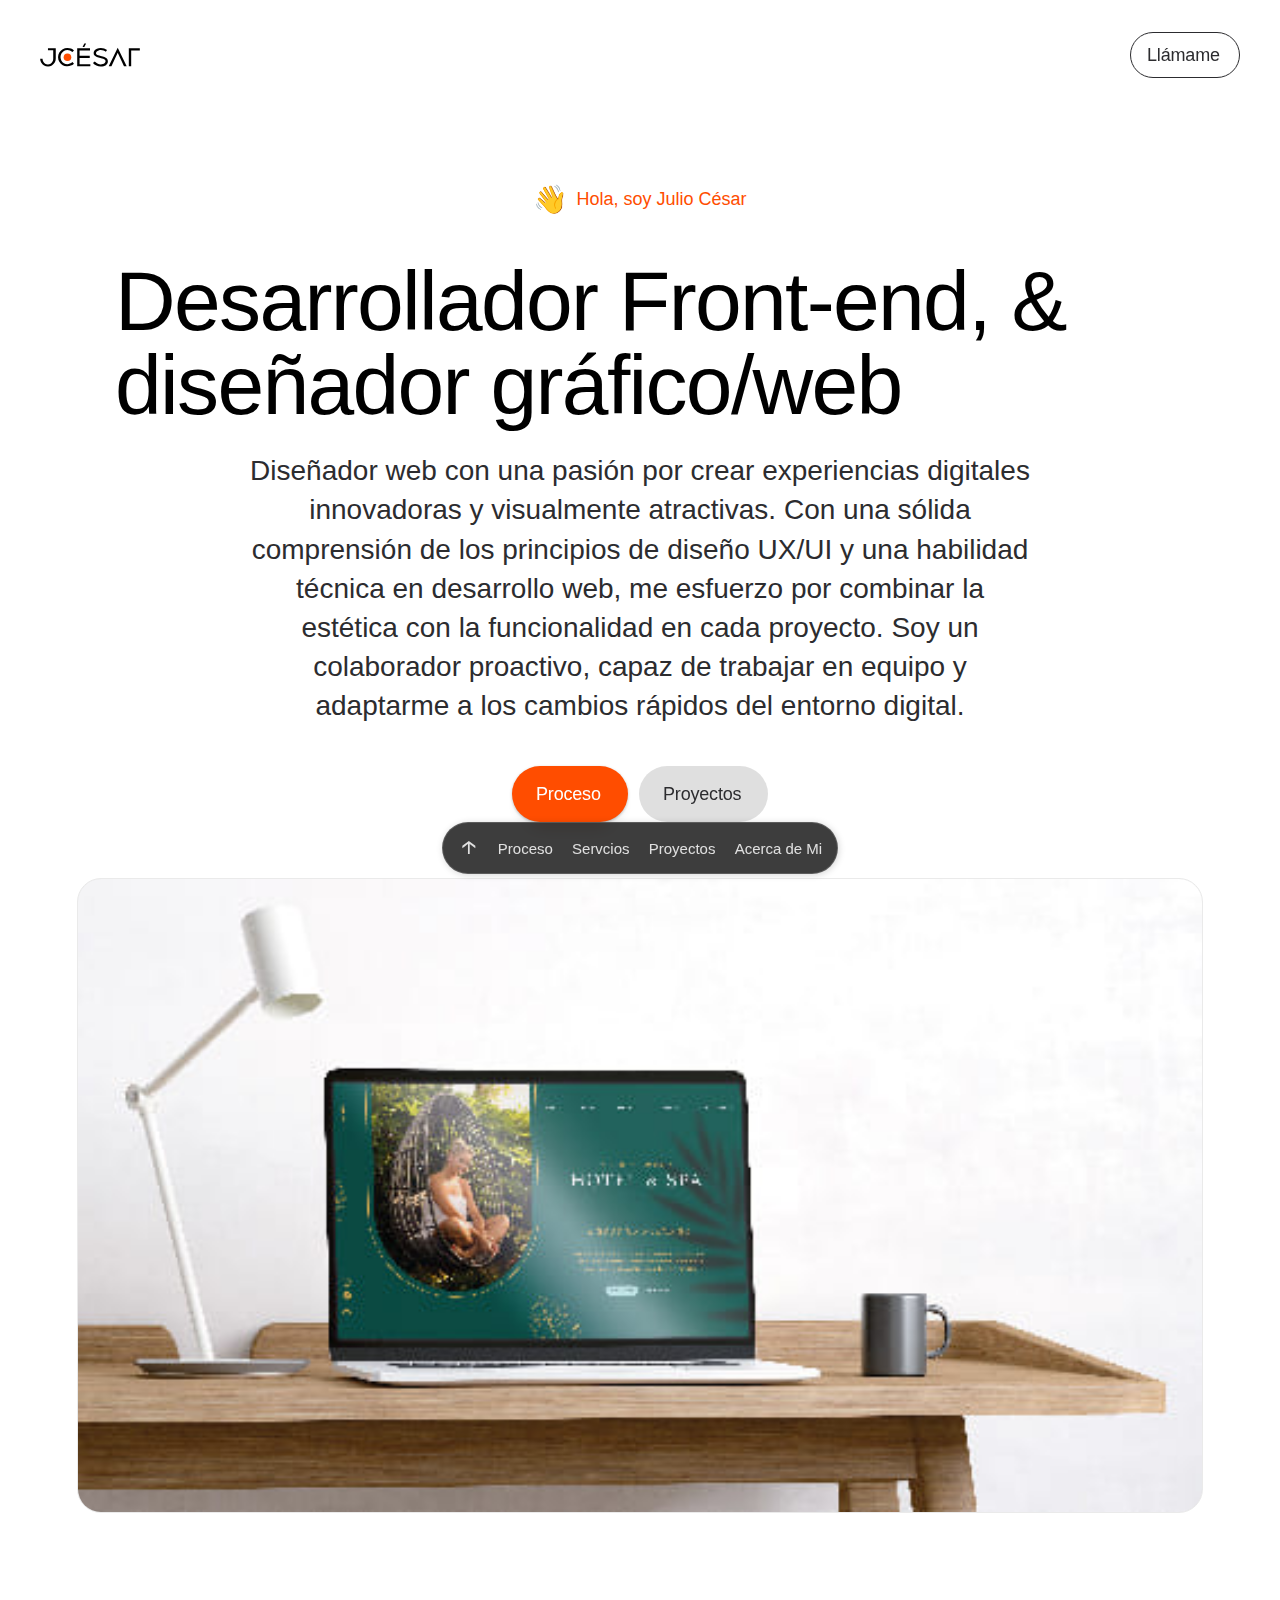
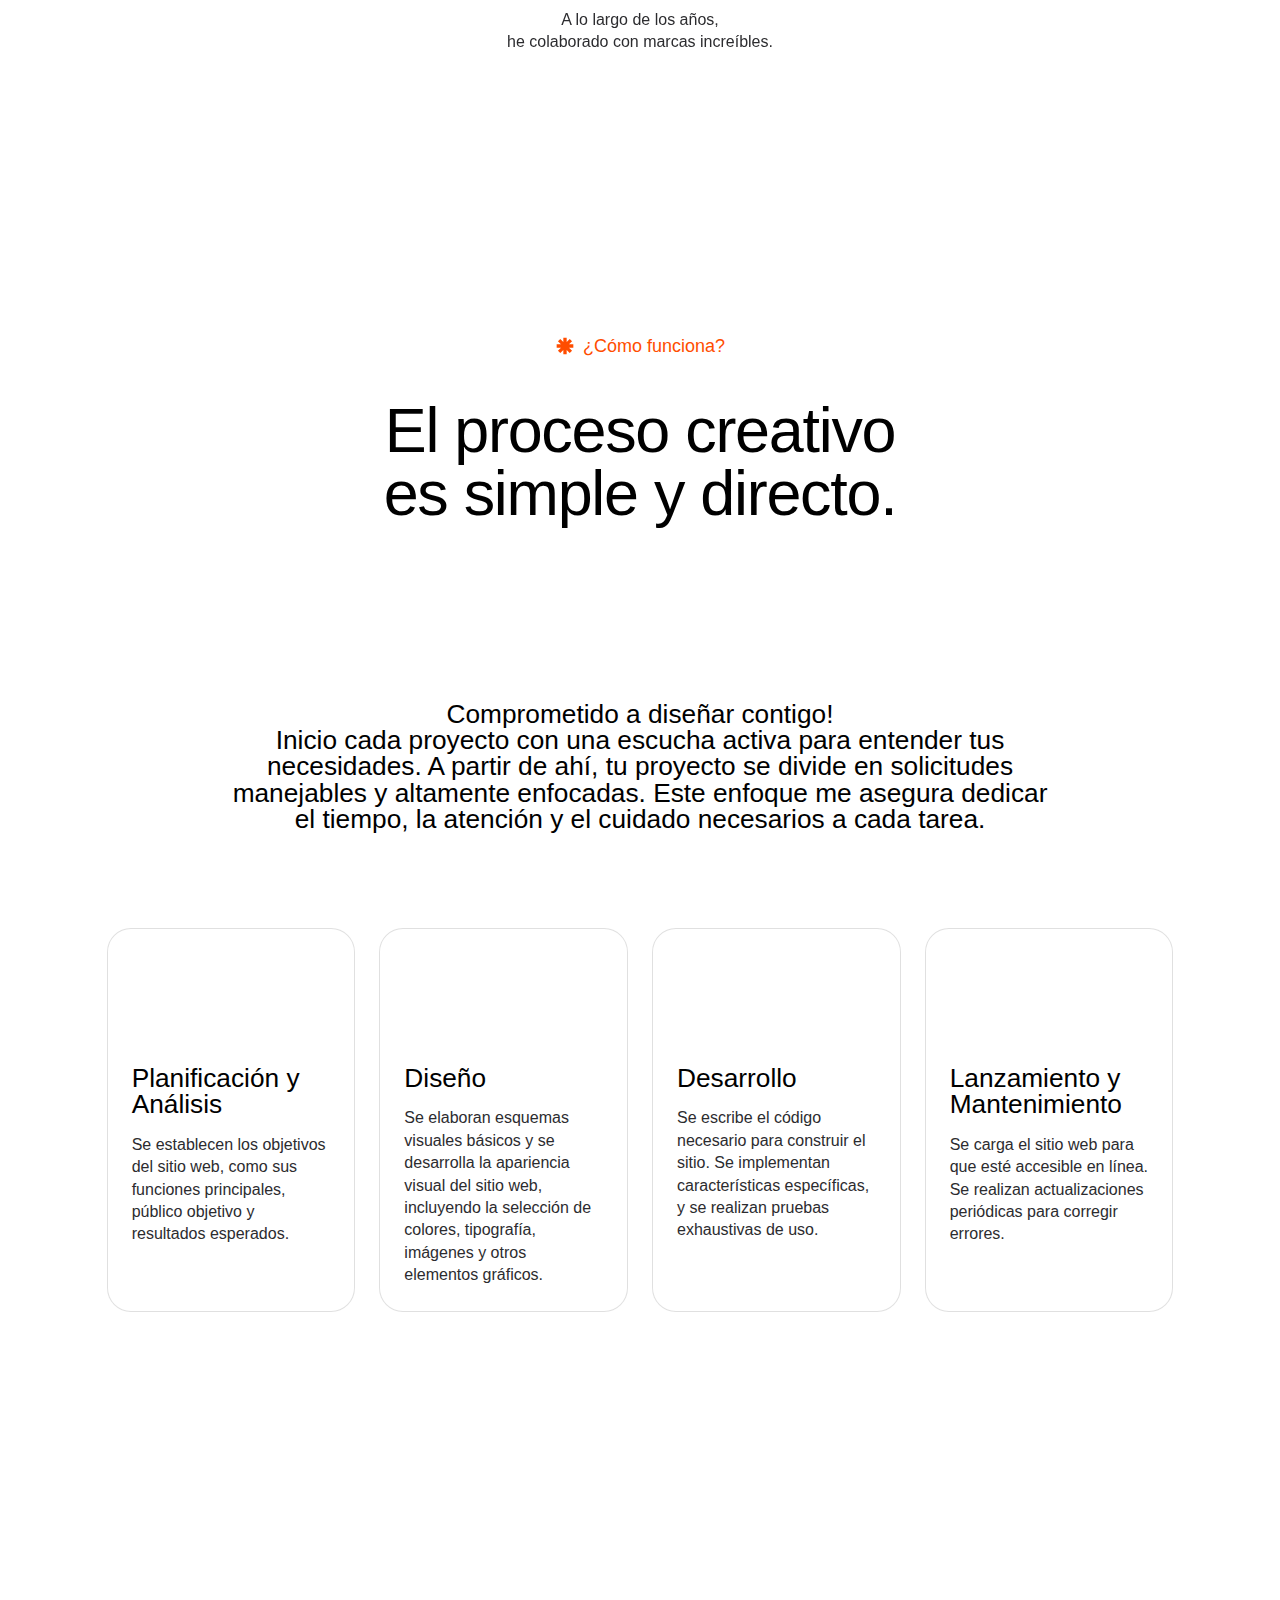
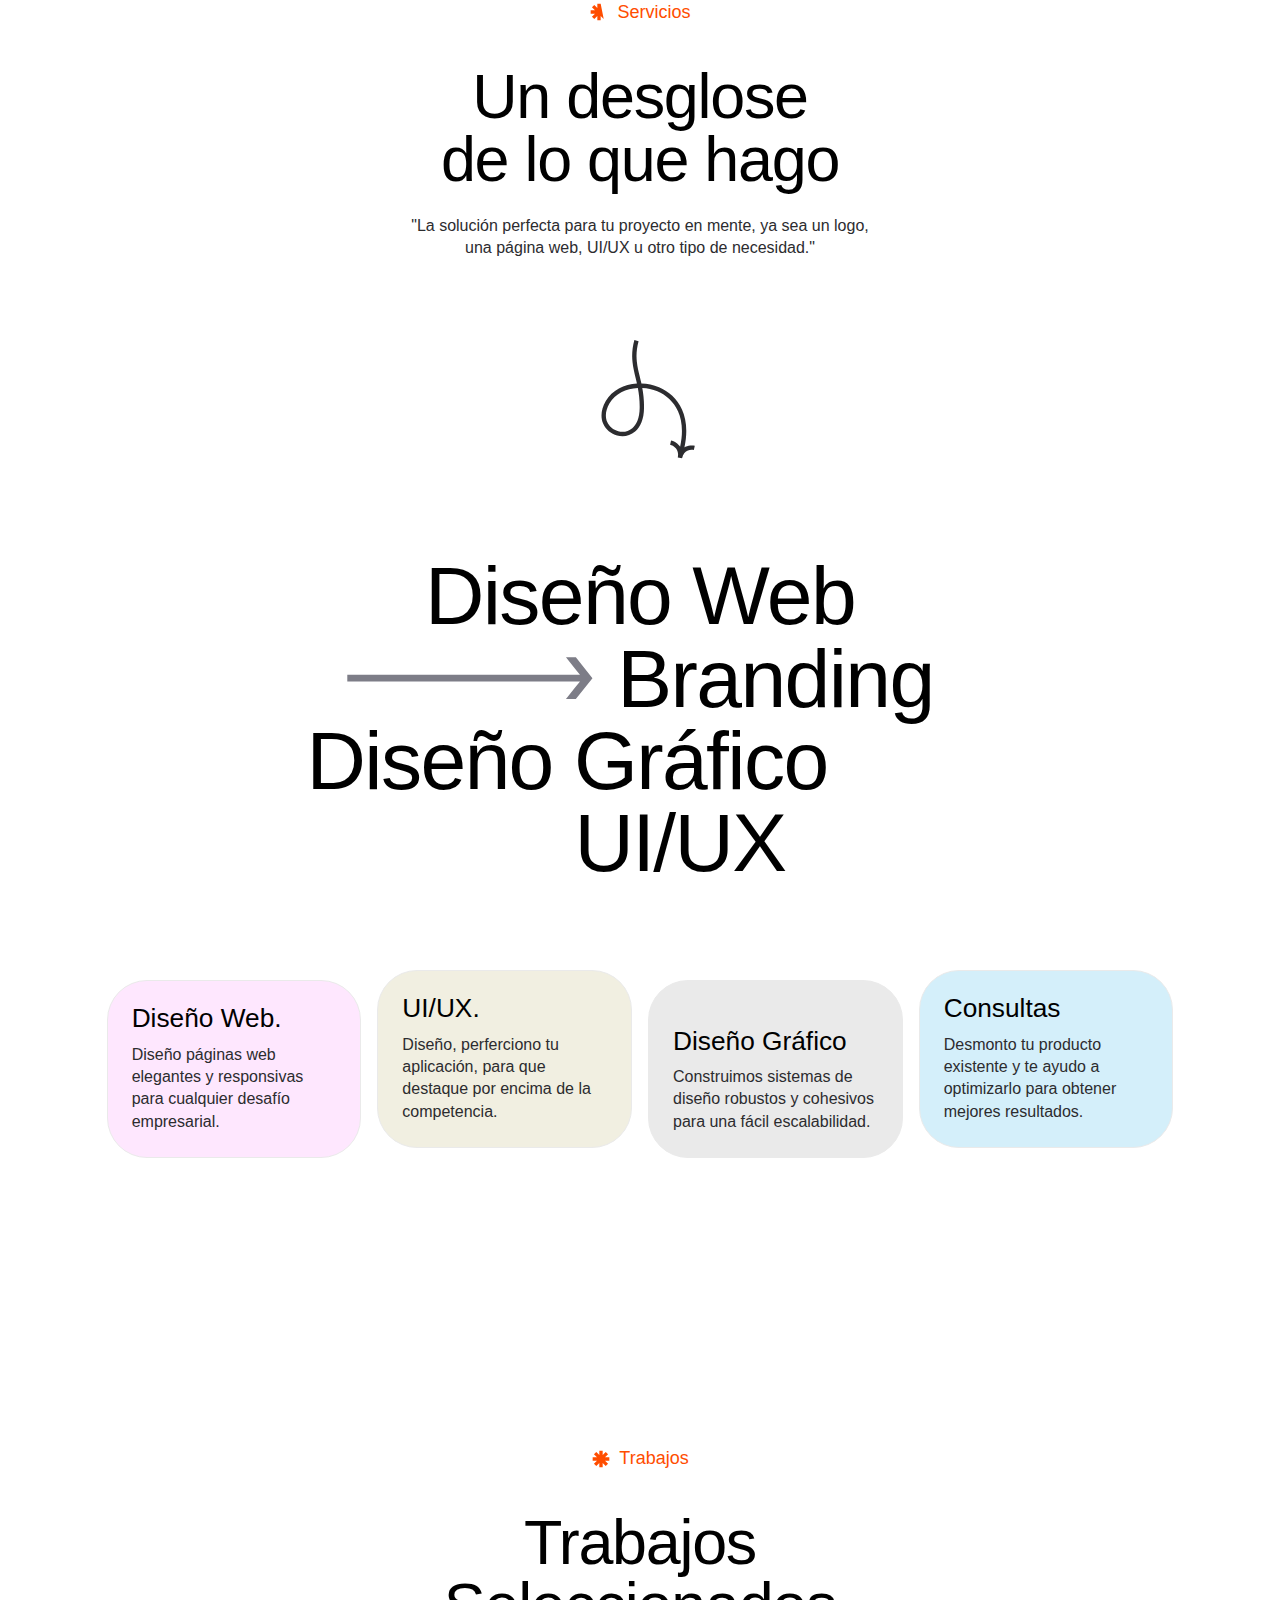
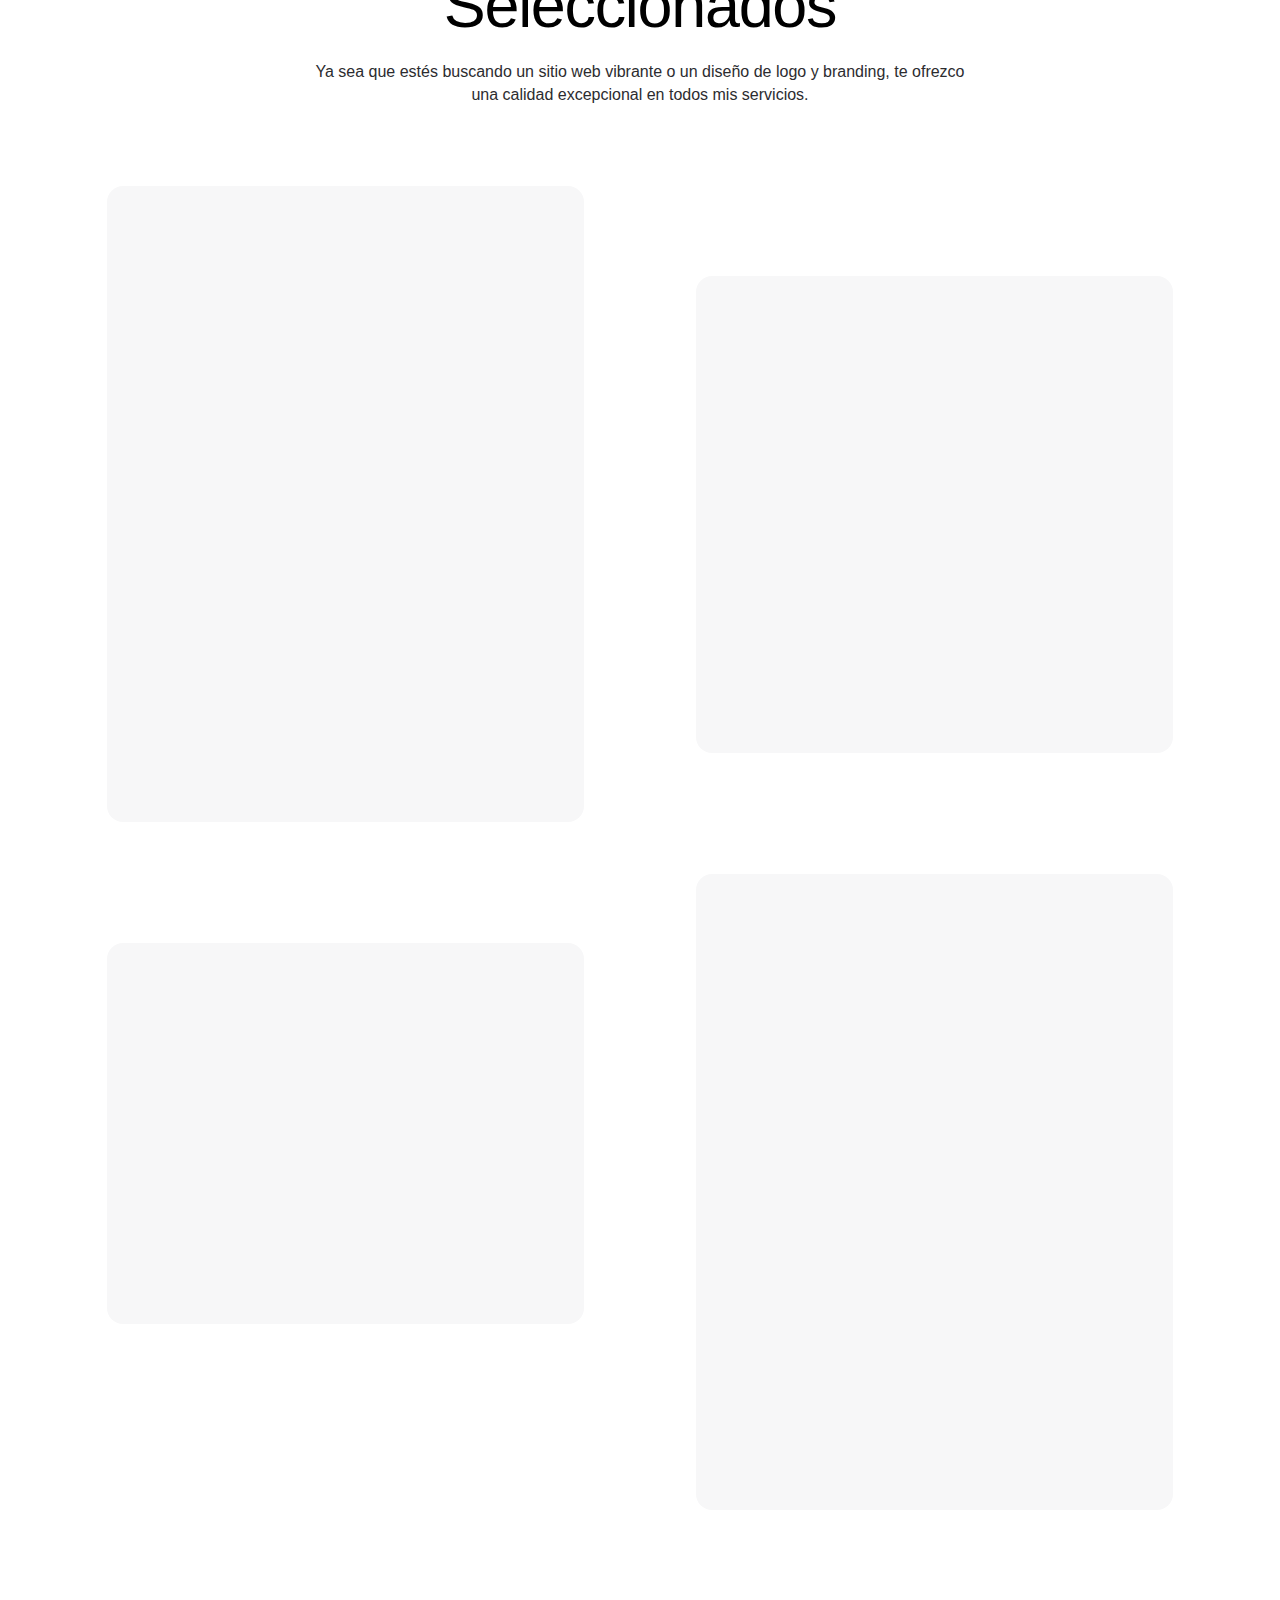
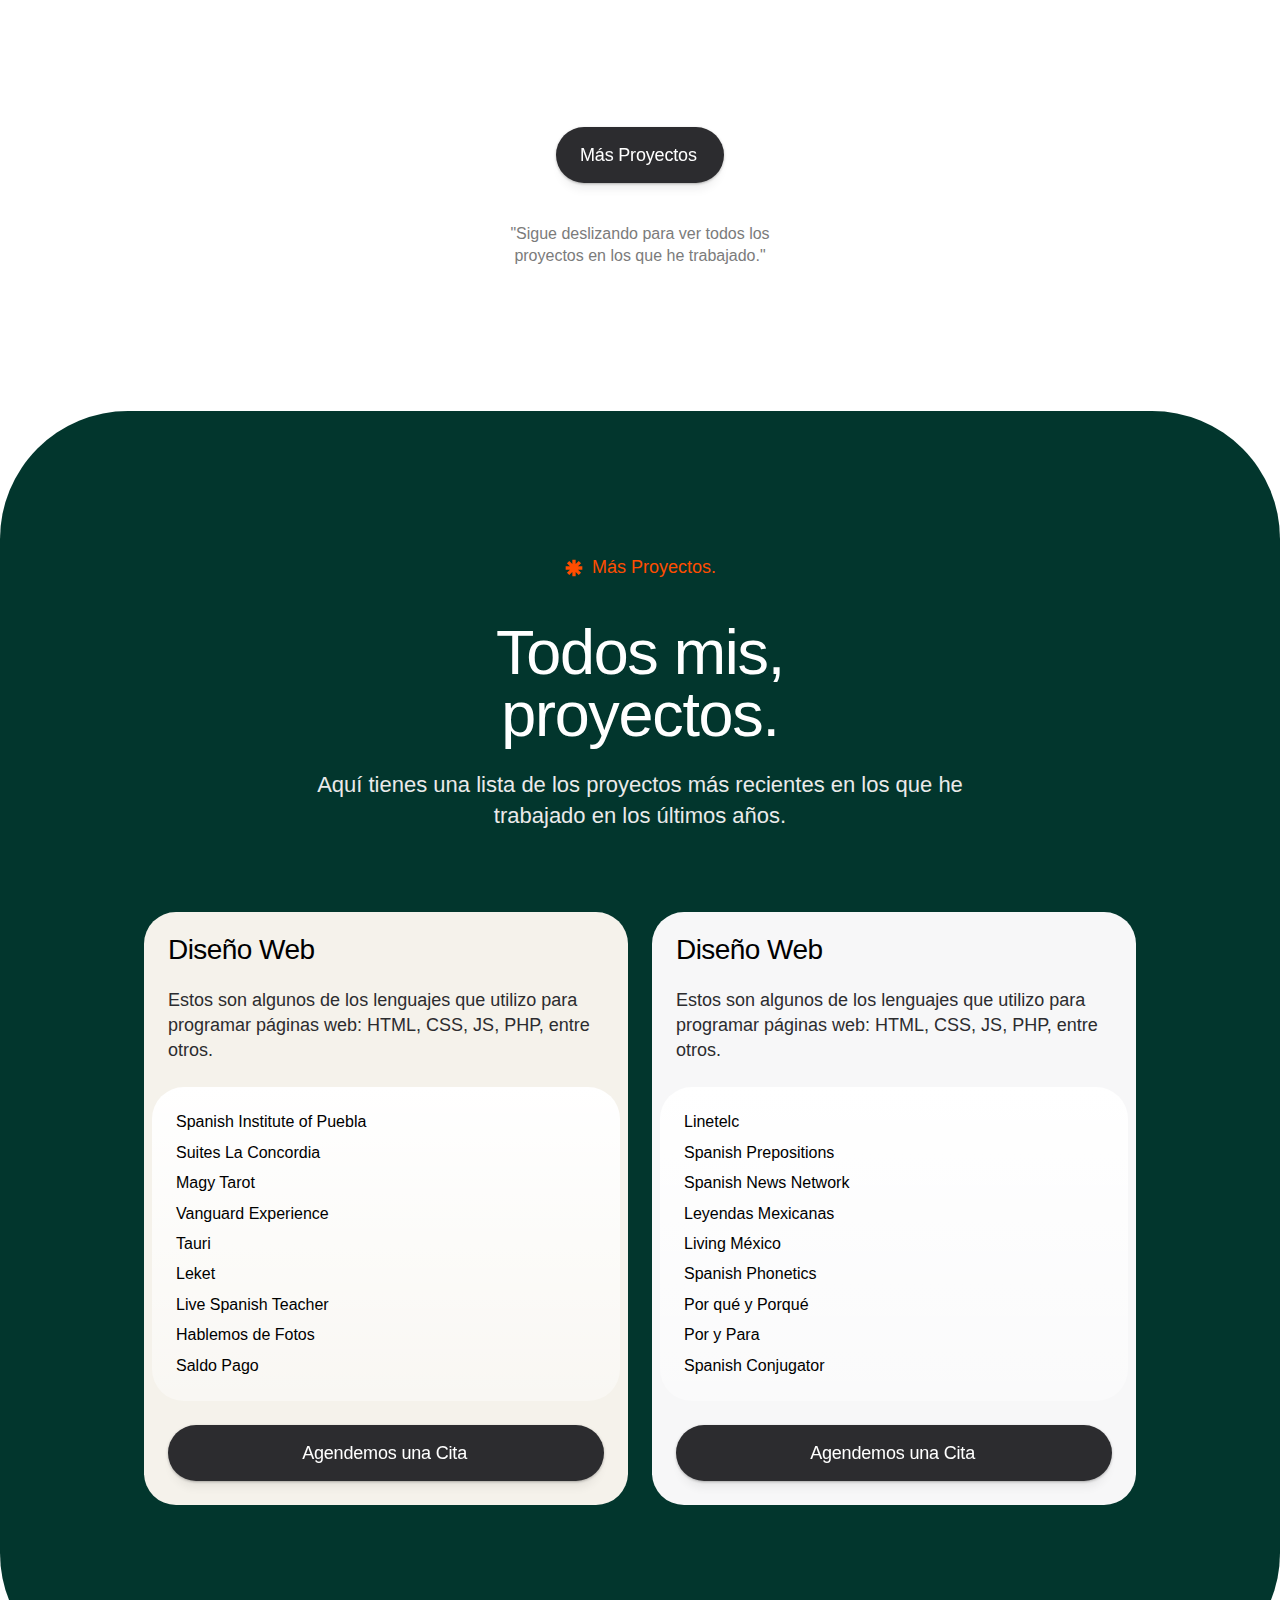
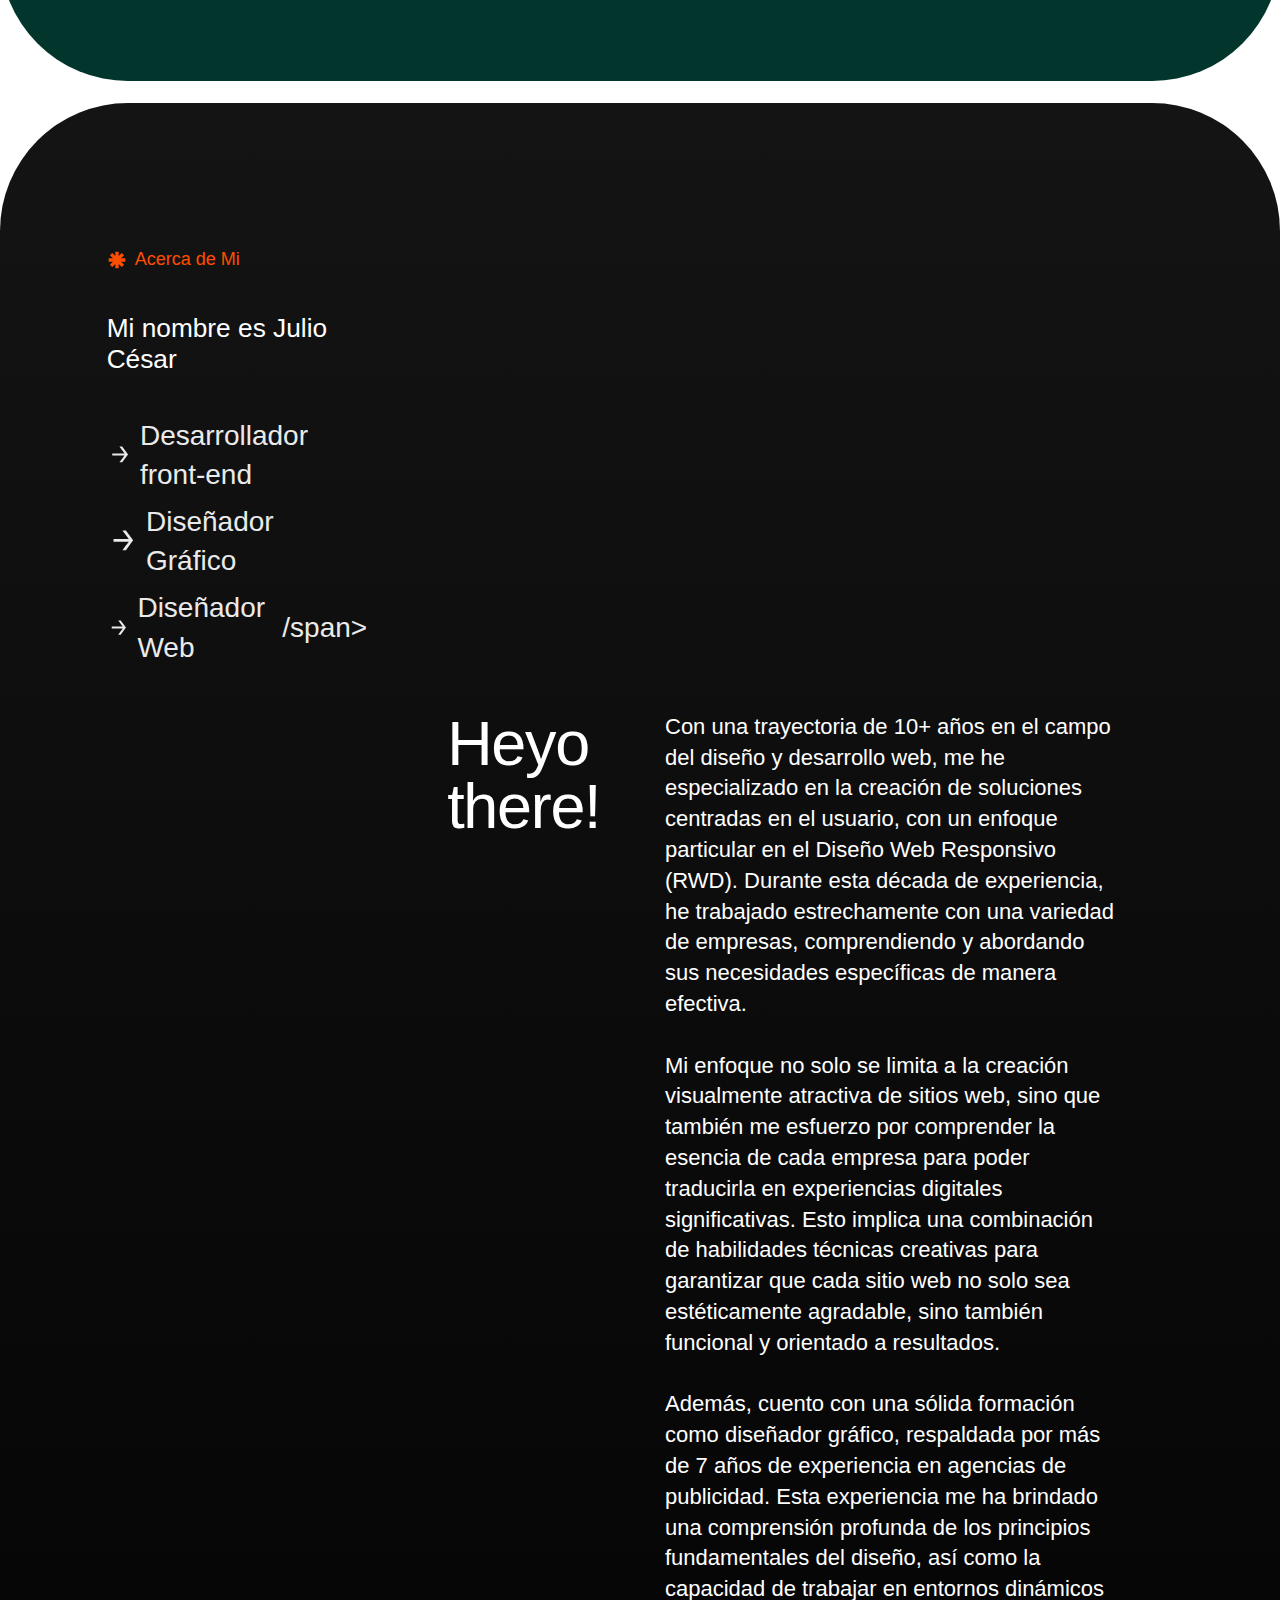
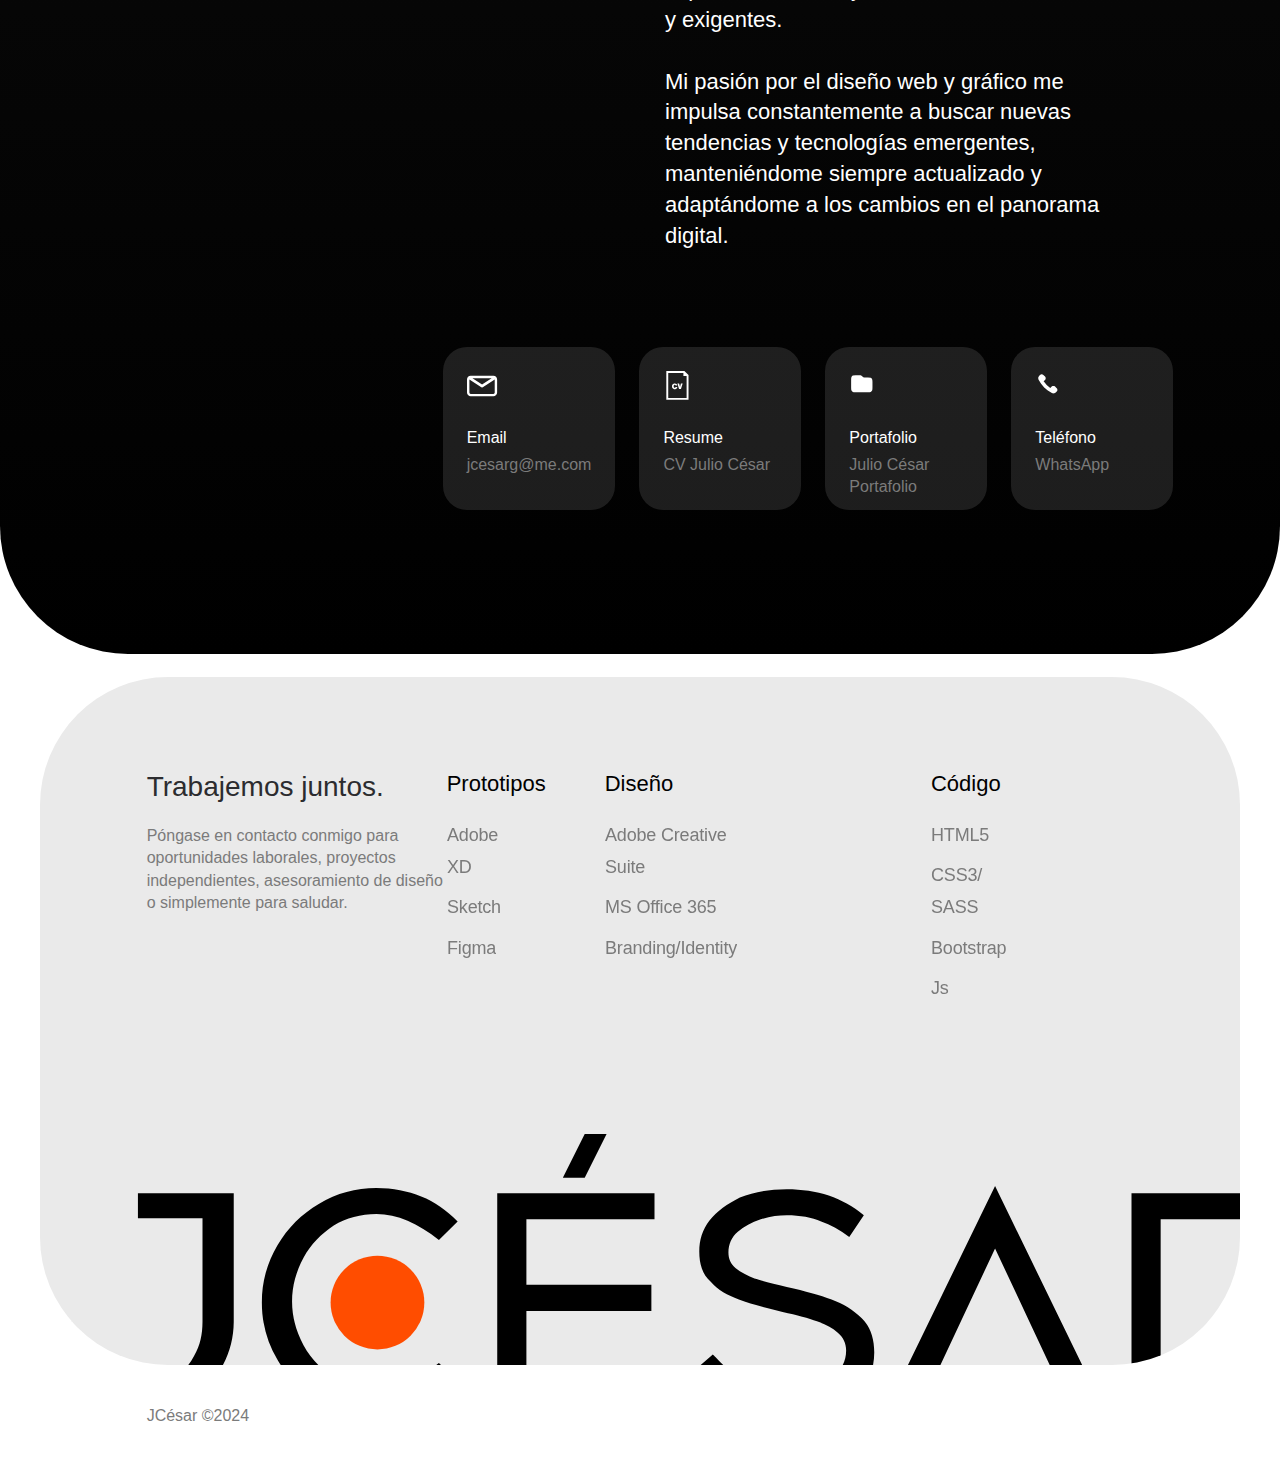
==== commit e85e8f75: "Add files via upload" ====
--- a/index.htm
+++ b/index.htm
@@ -2175,8 +2175,8 @@
     ></script>
     <script src="assets/js/jquery-3.5.1.min.dc5e7f18c8.js" type="text/javascript" integrity="sha256-9/aliU8dGd2tb6OSsuzixeV4y/faTqgFtohetphbbj0=" crossorigin="anonymous"></script>
     <script src="assets/js/webflow.f11a332d0.js" type="text/javascript"></script>
-    <script src="assets/ajax/libs/gsap/3.12.2/gsap.min.js" integrity="sha512-16esztaSRplJROstbIIdwX3N97V1+pZvV33ABoG1H2OyTttBxEGkTsoIVsiP1iaTtM8b3+hu2kB6pQ4Clr5yug==" crossorigin="anonymous" referrerpolicy="no-referrer"></script>
-    <script src="assets/ajax/libs/gsap/3.12.2/ScrollTrigger.min.js" integrity="sha512-Ic9xkERjyZ1xgJ5svx3y0u3xrvfT/uPkV99LBwe68xjy/mGtO+4eURHZBW2xW4SZbFrF1Tf090XqB+EVgXnVjw==" crossorigin="anonymous" referrerpolicy="no-referrer"></script>
+    <script src="assets/js/3.12.2/gsap.min.js" integrity="sha512-16esztaSRplJROstbIIdwX3N97V1+pZvV33ABoG1H2OyTttBxEGkTsoIVsiP1iaTtM8b3+hu2kB6pQ4Clr5yug==" crossorigin="anonymous" referrerpolicy="no-referrer"></script>
+    <script src="assets/js/ScrollTrigger.min.js" integrity="sha512-Ic9xkERjyZ1xgJ5svx3y0u3xrvfT/uPkV99LBwe68xjy/mGtO+4eURHZBW2xW4SZbFrF1Tf090XqB+EVgXnVjw==" crossorigin="anonymous" referrerpolicy="no-referrer"></script>
     <script src="assets/js/lenis.min.js"></script>
     <script src="assets/js/mouse-follower.min.js"></script>
     <script src="assets/js/swiper-bundle.min.js"></script>
--- a/assets/css/jcesar-site.min.css
+++ b/assets/css/jcesar-site.min.css
@@ -0,0 +1,5912 @@
+html {
+  -webkit-text-size-adjust: 100%;
+  -ms-text-size-adjust: 100%;
+  font-family: sans-serif
+}
+
+body {
+  margin: 0
+}
+
+article,
+aside,
+details,
+figcaption,
+figure,
+footer,
+header,
+hgroup,
+main,
+menu,
+nav,
+section,
+summary {
+  display: block
+}
+
+audio,
+canvas,
+progress,
+video {
+  vertical-align: baseline;
+  display: inline-block
+}
+
+audio:not([controls]) {
+  height: 0;
+  display: none
+}
+
+[hidden],
+template {
+  display: none
+}
+
+a {
+  background-color: transparent
+}
+
+a:active,
+a:hover {
+  outline: 0
+}
+
+abbr[title] {
+  border-bottom: 1px dotted
+}
+
+b,
+strong {
+  font-weight: 700
+}
+
+dfn {
+  font-style: italic
+}
+
+h1 {
+  margin: .67em 0;
+  font-size: 2em
+}
+
+mark {
+  color: #000;
+  background: #ff0
+}
+
+small {
+  font-size: 80%
+}
+
+sub,
+sup {
+  vertical-align: baseline;
+  font-size: 75%;
+  line-height: 0;
+  position: relative
+}
+
+sup {
+  top: -.5em
+}
+
+sub {
+  bottom: -.25em
+}
+
+img {
+  border: 0
+}
+
+svg:not(:root) {
+  overflow: hidden
+}
+
+hr {
+  box-sizing: content-box;
+  height: 0
+}
+
+pre {
+  overflow: auto
+}
+
+code,
+kbd,
+pre,
+samp {
+  font-family: monospace;
+  font-size: 1em
+}
+
+button,
+input,
+optgroup,
+select,
+textarea {
+  color: inherit;
+  font: inherit;
+  margin: 0
+}
+
+button {
+  overflow: visible
+}
+
+button,
+select {
+  text-transform: none
+}
+
+button,
+html input[type=button],
+input[type=reset] {
+  -webkit-appearance: button;
+  cursor: pointer
+}
+
+button[disabled],
+html input[disabled] {
+  cursor: default
+}
+
+button::-moz-focus-inner,
+input::-moz-focus-inner {
+  border: 0;
+  padding: 0
+}
+
+input {
+  line-height: normal
+}
+
+input[type=checkbox],
+input[type=radio] {
+  box-sizing: border-box;
+  padding: 0
+}
+
+input[type=number]::-webkit-inner-spin-button,
+input[type=number]::-webkit-outer-spin-button {
+  height: auto
+}
+
+input[type=search] {
+  -webkit-appearance: none
+}
+
+input[type=search]::-webkit-search-cancel-button,
+input[type=search]::-webkit-search-decoration {
+  -webkit-appearance: none
+}
+
+legend {
+  border: 0;
+  padding: 0
+}
+
+textarea {
+  overflow: auto
+}
+
+optgroup {
+  font-weight: 700
+}
+
+table {
+  border-collapse: collapse;
+  border-spacing: 0
+}
+
+td,
+th {
+  padding: 0
+}
+
+@font-face {
+  font-family: webflow-icons;
+  src: url([data-uri])format("truetype");
+  font-weight: 400;
+  font-style: normal
+}
+
+[class^=w-icon-],
+[class*=\ w-icon-] {
+  speak: none;
+  font-variant: normal;
+  text-transform: none;
+  -webkit-font-smoothing: antialiased;
+  -moz-osx-font-smoothing: grayscale;
+  font-style: normal;
+  font-weight: 400;
+  line-height: 1;
+  font-family: webflow-icons !important
+}
+
+.w-icon-slider-right:before {
+  content: "î˜€"
+}
+
+.w-icon-slider-left:before {
+  content: "î˜"
+}
+
+.w-icon-nav-menu:before {
+  content: "î˜‚"
+}
+
+.w-icon-arrow-down:before,
+.w-icon-dropdown-toggle:before {
+  content: "î˜ƒ"
+}
+
+.w-icon-file-upload-remove:before {
+  content: "î¤€"
+}
+
+.w-icon-file-upload-icon:before {
+  content: "î¤ƒ"
+}
+
+* {
+  box-sizing: border-box
+}
+
+html {
+  height: 100%
+}
+
+body {
+  color: #333;
+  background-color: #fff;
+  min-height: 100%;
+  margin: 0;
+  font-family: Arial, sans-serif;
+  font-size: 14px;
+  line-height: 20px
+}
+
+img {
+  vertical-align: middle;
+  max-width: 100%;
+  display: inline-block
+}
+
+html.w-mod-touch * {
+  background-attachment: scroll !important
+}
+
+.w-block {
+  display: block
+}
+
+.w-inline-block {
+  max-width: 100%;
+  display: inline-block
+}
+
+.w-clearfix:before,
+.w-clearfix:after {
+  content: " ";
+  grid-area: 1/1/2/2;
+  display: table
+}
+
+.w-clearfix:after {
+  clear: both
+}
+
+.w-hidden {
+  display: none
+}
+
+.w-button {
+  color: #fff;
+  line-height: inherit;
+  cursor: pointer;
+  background-color: #3898ec;
+  border: 0;
+  border-radius: 0;
+  padding: 9px 15px;
+  text-decoration: none;
+  display: inline-block
+}
+
+input.w-button {
+  -webkit-appearance: button
+}
+
+html[data-w-dynpage] [data-w-cloak] {
+  color: transparent !important
+}
+
+.w-code-block {
+  margin: unset
+}
+
+pre.w-code-block code {
+  all: inherit
+}
+
+.w-webflow-badge,
+.w-webflow-badge * {
+  z-index: auto;
+  visibility: visible;
+  box-sizing: border-box;
+  float: none;
+  clear: none;
+  box-shadow: none;
+  opacity: 1;
+  direction: ltr;
+  font-family: inherit;
+  font-weight: inherit;
+  color: inherit;
+  font-size: inherit;
+  line-height: inherit;
+  font-style: inherit;
+  font-variant: inherit;
+  text-align: inherit;
+  letter-spacing: inherit;
+  -webkit-text-decoration: inherit;
+  text-decoration: inherit;
+  text-indent: 0;
+  text-transform: inherit;
+  text-shadow: none;
+  font-smoothing: auto;
+  vertical-align: baseline;
+  cursor: inherit;
+  white-space: inherit;
+  word-break: normal;
+  word-spacing: normal;
+  word-wrap: normal;
+  background: 0 0;
+  border: 0 transparent;
+  border-radius: 0;
+  width: auto;
+  min-width: 0;
+  max-width: none;
+  height: auto;
+  min-height: 0;
+  max-height: none;
+  margin: 0;
+  padding: 0;
+  list-style-type: disc;
+  transition: none;
+  display: block;
+  position: static;
+  top: auto;
+  bottom: auto;
+  left: auto;
+  right: auto;
+  overflow: visible;
+  transform: none
+}
+
+.w-webflow-badge {
+  white-space: nowrap;
+  cursor: pointer;
+  box-shadow: 0 0 0 1px rgba(0, 0, 0, .1), 0 1px 3px rgba(0, 0, 0, .1);
+  visibility: visible !important;
+  z-index: 2147483647 !important;
+  color: #aaadb0 !important;
+  opacity: 1 !important;
+  background-color: #fff !important;
+  border-radius: 3px !important;
+  width: auto !important;
+  height: auto !important;
+  margin: 0 !important;
+  padding: 6px !important;
+  font-size: 12px !important;
+  line-height: 14px !important;
+  text-decoration: none !important;
+  display: inline-block !important;
+  position: fixed !important;
+  top: auto !important;
+  bottom: 12px !important;
+  left: auto !important;
+  right: 12px !important;
+  overflow: visible !important;
+  transform: none !important
+}
+
+.w-webflow-badge>img {
+  visibility: visible !important;
+  opacity: 1 !important;
+  vertical-align: middle !important;
+  display: inline-block !important
+}
+
+h1,
+h2,
+h3,
+h4,
+h5,
+h6 {
+  margin-bottom: 10px;
+  font-weight: 700
+}
+
+h1 {
+  margin-top: 20px;
+  font-size: 38px;
+  line-height: 44px
+}
+
+h2 {
+  margin-top: 20px;
+  font-size: 32px;
+  line-height: 36px
+}
+
+h3 {
+  margin-top: 20px;
+  font-size: 24px;
+  line-height: 30px
+}
+
+h4 {
+  margin-top: 10px;
+  font-size: 18px;
+  line-height: 24px
+}
+
+h5 {
+  margin-top: 10px;
+  font-size: 14px;
+  line-height: 20px
+}
+
+h6 {
+  margin-top: 10px;
+  font-size: 12px;
+  line-height: 18px
+}
+
+p {
+  margin-top: 0;
+  margin-bottom: 10px
+}
+
+blockquote {
+  border-left: 5px solid #e2e2e2;
+  margin: 0 0 10px;
+  padding: 10px 20px;
+  font-size: 18px;
+  line-height: 22px
+}
+
+figure {
+  margin: 0 0 10px
+}
+
+figcaption {
+  text-align: center;
+  margin-top: 5px
+}
+
+ul,
+ol {
+  margin-top: 0;
+  margin-bottom: 10px;
+  padding-left: 40px
+}
+
+.w-list-unstyled {
+  padding-left: 0;
+  list-style: none
+}
+
+.w-embed:before,
+.w-embed:after {
+  content: " ";
+  grid-area: 1/1/2/2;
+  display: table
+}
+
+.w-embed:after {
+  clear: both
+}
+
+.w-video {
+  width: 100%;
+  padding: 0;
+  position: relative
+}
+
+.w-video iframe,
+.w-video object,
+.w-video embed {
+  border: none;
+  width: 100%;
+  height: 100%;
+  position: absolute;
+  top: 0;
+  left: 0
+}
+
+fieldset {
+  border: 0;
+  margin: 0;
+  padding: 0
+}
+
+button,
+[type=button],
+[type=reset] {
+  cursor: pointer;
+  -webkit-appearance: button;
+  border: 0
+}
+
+.w-form {
+  margin: 0 0 15px
+}
+
+.w-form-done {
+  text-align: center;
+  background-color: #ddd;
+  padding: 20px;
+  display: none
+}
+
+.w-form-fail {
+  background-color: #ffdede;
+  margin-top: 10px;
+  padding: 10px;
+  display: none
+}
+
+label {
+  margin-bottom: 5px;
+  font-weight: 700;
+  display: block
+}
+
+.w-input,
+.w-select {
+  color: #333;
+  vertical-align: middle;
+  background-color: #fff;
+  border: 1px solid #ccc;
+  width: 100%;
+  height: 38px;
+  margin-bottom: 10px;
+  padding: 8px 12px;
+  font-size: 14px;
+  line-height: 1.42857;
+  display: block
+}
+
+.w-input:-moz-placeholder,
+.w-select:-moz-placeholder {
+  color: #999
+}
+
+.w-input::-moz-placeholder,
+.w-select::-moz-placeholder {
+  color: #999;
+  opacity: 1
+}
+
+.w-input::-webkit-input-placeholder,
+.w-select::-webkit-input-placeholder {
+  color: #999
+}
+
+.w-input:focus,
+.w-select:focus {
+  border-color: #3898ec;
+  outline: 0
+}
+
+.w-input[disabled],
+.w-select[disabled],
+.w-input[readonly],
+.w-select[readonly],
+fieldset[disabled] .w-input,
+fieldset[disabled] .w-select {
+  cursor: not-allowed
+}
+
+.w-input[disabled]:not(.w-input-disabled),
+.w-select[disabled]:not(.w-input-disabled),
+.w-input[readonly],
+.w-select[readonly],
+fieldset[disabled]:not(.w-input-disabled) .w-input,
+fieldset[disabled]:not(.w-input-disabled) .w-select {
+  background-color: #eee
+}
+
+textarea.w-input,
+textarea.w-select {
+  height: auto
+}
+
+.w-select {
+  background-color: #f3f3f3
+}
+
+.w-select[multiple] {
+  height: auto
+}
+
+.w-form-label {
+  cursor: pointer;
+  margin-bottom: 0;
+  font-weight: 400;
+  display: inline-block
+}
+
+.w-radio {
+  margin-bottom: 5px;
+  padding-left: 20px;
+  display: block
+}
+
+.w-radio:before,
+.w-radio:after {
+  content: " ";
+  grid-area: 1/1/2/2;
+  display: table
+}
+
+.w-radio:after {
+  clear: both
+}
+
+.w-radio-input {
+  float: left;
+  margin: 3px 0 0 -20px;
+  line-height: normal
+}
+
+.w-file-upload {
+  margin-bottom: 10px;
+  display: block
+}
+
+.w-file-upload-input {
+  opacity: 0;
+  z-index: -100;
+  width: .1px;
+  height: .1px;
+  position: absolute;
+  overflow: hidden
+}
+
+.w-file-upload-default,
+.w-file-upload-uploading,
+.w-file-upload-success {
+  color: #333;
+  display: inline-block
+}
+
+.w-file-upload-error {
+  margin-top: 10px;
+  display: block
+}
+
+.w-file-upload-default.w-hidden,
+.w-file-upload-uploading.w-hidden,
+.w-file-upload-error.w-hidden,
+.w-file-upload-success.w-hidden {
+  display: none
+}
+
+.w-file-upload-uploading-btn {
+  cursor: pointer;
+  background-color: #fafafa;
+  border: 1px solid #ccc;
+  margin: 0;
+  padding: 8px 12px;
+  font-size: 14px;
+  font-weight: 400;
+  display: flex
+}
+
+.w-file-upload-file {
+  background-color: #fafafa;
+  border: 1px solid #ccc;
+  flex-grow: 1;
+  justify-content: space-between;
+  margin: 0;
+  padding: 8px 9px 8px 11px;
+  display: flex
+}
+
+.w-file-upload-file-name {
+  font-size: 14px;
+  font-weight: 400;
+  display: block
+}
+
+.w-file-remove-link {
+  cursor: pointer;
+  width: auto;
+  height: auto;
+  margin-top: 3px;
+  margin-left: 10px;
+  padding: 3px;
+  display: block
+}
+
+.w-icon-file-upload-remove {
+  margin: auto;
+  font-size: 10px
+}
+
+.w-file-upload-error-msg {
+  color: #ea384c;
+  padding: 2px 0;
+  display: inline-block
+}
+
+.w-file-upload-info {
+  padding: 0 12px;
+  line-height: 38px;
+  display: inline-block
+}
+
+.w-file-upload-label {
+  cursor: pointer;
+  background-color: #fafafa;
+  border: 1px solid #ccc;
+  margin: 0;
+  padding: 8px 12px;
+  font-size: 14px;
+  font-weight: 400;
+  display: inline-block
+}
+
+.w-icon-file-upload-icon,
+.w-icon-file-upload-uploading {
+  width: 20px;
+  margin-right: 8px;
+  display: inline-block
+}
+
+.w-icon-file-upload-uploading {
+  height: 20px
+}
+
+.w-container {
+  max-width: 940px;
+  margin-left: auto;
+  margin-right: auto
+}
+
+.w-container:before,
+.w-container:after {
+  content: " ";
+  grid-area: 1/1/2/2;
+  display: table
+}
+
+.w-container:after {
+  clear: both
+}
+
+.w-container .w-row {
+  margin-left: -10px;
+  margin-right: -10px
+}
+
+.w-row:before,
+.w-row:after {
+  content: " ";
+  grid-area: 1/1/2/2;
+  display: table
+}
+
+.w-row:after {
+  clear: both
+}
+
+.w-row .w-row {
+  margin-left: 0;
+  margin-right: 0
+}
+
+.w-col {
+  float: left;
+  width: 100%;
+  min-height: 1px;
+  padding-left: 10px;
+  padding-right: 10px;
+  position: relative
+}
+
+.w-col .w-col {
+  padding-left: 0;
+  padding-right: 0
+}
+
+.w-col-1 {
+  width: 8.33333%
+}
+
+.w-col-2 {
+  width: 16.6667%
+}
+
+.w-col-3 {
+  width: 25%
+}
+
+.w-col-4 {
+  width: 33.3333%
+}
+
+.w-col-5 {
+  width: 41.6667%
+}
+
+.w-col-6 {
+  width: 50%
+}
+
+.w-col-7 {
+  width: 58.3333%
+}
+
+.w-col-8 {
+  width: 66.6667%
+}
+
+.w-col-9 {
+  width: 75%
+}
+
+.w-col-10 {
+  width: 83.3333%
+}
+
+.w-col-11 {
+  width: 91.6667%
+}
+
+.w-col-12 {
+  width: 100%
+}
+
+.w-hidden-main {
+  display: none !important
+}
+
+@media screen and (max-width:991px) {
+  .w-container {
+    max-width: 728px
+  }
+
+  .w-hidden-main {
+    display: inherit !important
+  }
+
+  .w-hidden-medium {
+    display: none !important
+  }
+
+  .w-col-medium-1 {
+    width: 8.33333%
+  }
+
+  .w-col-medium-2 {
+    width: 16.6667%
+  }
+
+  .w-col-medium-3 {
+    width: 25%
+  }
+
+  .w-col-medium-4 {
+    width: 33.3333%
+  }
+
+  .w-col-medium-5 {
+    width: 41.6667%
+  }
+
+  .w-col-medium-6 {
+    width: 50%
+  }
+
+  .w-col-medium-7 {
+    width: 58.3333%
+  }
+
+  .w-col-medium-8 {
+    width: 66.6667%
+  }
+
+  .w-col-medium-9 {
+    width: 75%
+  }
+
+  .w-col-medium-10 {
+    width: 83.3333%
+  }
+
+  .w-col-medium-11 {
+    width: 91.6667%
+  }
+
+  .w-col-medium-12 {
+    width: 100%
+  }
+
+  .w-col-stack {
+    width: 100%;
+    left: auto;
+    right: auto
+  }
+}
+
+@media screen and (max-width:767px) {
+
+  .w-hidden-main,
+  .w-hidden-medium {
+    display: inherit !important
+  }
+
+  .w-hidden-small {
+    display: none !important
+  }
+
+  .w-row,
+  .w-container .w-row {
+    margin-left: 0;
+    margin-right: 0
+  }
+
+  .w-col {
+    width: 100%;
+    left: auto;
+    right: auto
+  }
+
+  .w-col-small-1 {
+    width: 8.33333%
+  }
+
+  .w-col-small-2 {
+    width: 16.6667%
+  }
+
+  .w-col-small-3 {
+    width: 25%
+  }
+
+  .w-col-small-4 {
+    width: 33.3333%
+  }
+
+  .w-col-small-5 {
+    width: 41.6667%
+  }
+
+  .w-col-small-6 {
+    width: 50%
+  }
+
+  .w-col-small-7 {
+    width: 58.3333%
+  }
+
+  .w-col-small-8 {
+    width: 66.6667%
+  }
+
+  .w-col-small-9 {
+    width: 75%
+  }
+
+  .w-col-small-10 {
+    width: 83.3333%
+  }
+
+  .w-col-small-11 {
+    width: 91.6667%
+  }
+
+  .w-col-small-12 {
+    width: 100%
+  }
+}
+
+@media screen and (max-width:479px) {
+  .w-container {
+    max-width: none
+  }
+
+  .w-hidden-main,
+  .w-hidden-medium,
+  .w-hidden-small {
+    display: inherit !important
+  }
+
+  .w-hidden-tiny {
+    display: none !important
+  }
+
+  .w-col {
+    width: 100%
+  }
+
+  .w-col-tiny-1 {
+    width: 8.33333%
+  }
+
+  .w-col-tiny-2 {
+    width: 16.6667%
+  }
+
+  .w-col-tiny-3 {
+    width: 25%
+  }
+
+  .w-col-tiny-4 {
+    width: 33.3333%
+  }
+
+  .w-col-tiny-5 {
+    width: 41.6667%
+  }
+
+  .w-col-tiny-6 {
+    width: 50%
+  }
+
+  .w-col-tiny-7 {
+    width: 58.3333%
+  }
+
+  .w-col-tiny-8 {
+    width: 66.6667%
+  }
+
+  .w-col-tiny-9 {
+    width: 75%
+  }
+
+  .w-col-tiny-10 {
+    width: 83.3333%
+  }
+
+  .w-col-tiny-11 {
+    width: 91.6667%
+  }
+
+  .w-col-tiny-12 {
+    width: 100%
+  }
+}
+
+.w-widget {
+  position: relative
+}
+
+.w-widget-map {
+  width: 100%;
+  height: 400px
+}
+
+.w-widget-map label {
+  width: auto;
+  display: inline
+}
+
+.w-widget-map img {
+  max-width: inherit
+}
+
+.w-widget-map .gm-style-iw {
+  text-align: center
+}
+
+.w-widget-map .gm-style-iw>button {
+  display: none !important
+}
+
+.w-widget-twitter {
+  overflow: hidden
+}
+
+.w-widget-twitter-count-shim {
+  vertical-align: top;
+  text-align: center;
+  background: #fff;
+  border: 1px solid #758696;
+  border-radius: 3px;
+  width: 28px;
+  height: 20px;
+  display: inline-block;
+  position: relative
+}
+
+.w-widget-twitter-count-shim * {
+  pointer-events: none;
+  -webkit-user-select: none;
+  -ms-user-select: none;
+  user-select: none
+}
+
+.w-widget-twitter-count-shim .w-widget-twitter-count-inner {
+  text-align: center;
+  color: #999;
+  font-family: serif;
+  font-size: 15px;
+  line-height: 12px;
+  position: relative
+}
+
+.w-widget-twitter-count-shim .w-widget-twitter-count-clear {
+  display: block;
+  position: relative
+}
+
+.w-widget-twitter-count-shim.w--large {
+  width: 36px;
+  height: 28px
+}
+
+.w-widget-twitter-count-shim.w--large .w-widget-twitter-count-inner {
+  font-size: 18px;
+  line-height: 18px
+}
+
+.w-widget-twitter-count-shim:not(.w--vertical) {
+  margin-left: 5px;
+  margin-right: 8px
+}
+
+.w-widget-twitter-count-shim:not(.w--vertical).w--large {
+  margin-left: 6px
+}
+
+.w-widget-twitter-count-shim:not(.w--vertical):before,
+.w-widget-twitter-count-shim:not(.w--vertical):after {
+  content: " ";
+  pointer-events: none;
+  border: solid transparent;
+  width: 0;
+  height: 0;
+  position: absolute;
+  top: 50%;
+  left: 0
+}
+
+.w-widget-twitter-count-shim:not(.w--vertical):before {
+  border-width: 4px;
+  border-color: rgba(117, 134, 150, 0) #5d6c7b rgba(117, 134, 150, 0) rgba(117, 134, 150, 0);
+  margin-top: -4px;
+  margin-left: -9px
+}
+
+.w-widget-twitter-count-shim:not(.w--vertical).w--large:before {
+  border-width: 5px;
+  margin-top: -5px;
+  margin-left: -10px
+}
+
+.w-widget-twitter-count-shim:not(.w--vertical):after {
+  border-width: 4px;
+  border-color: rgba(255, 255, 255, 0) #fff rgba(255, 255, 255, 0) rgba(255, 255, 255, 0);
+  margin-top: -4px;
+  margin-left: -8px
+}
+
+.w-widget-twitter-count-shim:not(.w--vertical).w--large:after {
+  border-width: 5px;
+  margin-top: -5px;
+  margin-left: -9px
+}
+
+.w-widget-twitter-count-shim.w--vertical {
+  width: 61px;
+  height: 33px;
+  margin-bottom: 8px
+}
+
+.w-widget-twitter-count-shim.w--vertical:before,
+.w-widget-twitter-count-shim.w--vertical:after {
+  content: " ";
+  pointer-events: none;
+  border: solid transparent;
+  width: 0;
+  height: 0;
+  position: absolute;
+  top: 100%;
+  left: 50%
+}
+
+.w-widget-twitter-count-shim.w--vertical:before {
+  border-width: 5px;
+  border-color: #5d6c7b rgba(117, 134, 150, 0) rgba(117, 134, 150, 0);
+  margin-left: -5px
+}
+
+.w-widget-twitter-count-shim.w--vertical:after {
+  border-width: 4px;
+  border-color: #fff rgba(255, 255, 255, 0) rgba(255, 255, 255, 0);
+  margin-left: -4px
+}
+
+.w-widget-twitter-count-shim.w--vertical .w-widget-twitter-count-inner {
+  font-size: 18px;
+  line-height: 22px
+}
+
+.w-widget-twitter-count-shim.w--vertical.w--large {
+  width: 76px
+}
+
+.w-background-video {
+  color: #fff;
+  height: 500px;
+  position: relative;
+  overflow: hidden
+}
+
+.w-background-video>video {
+  object-fit: cover;
+  z-index: -100;
+  background-position: 50%;
+  background-size: cover;
+  width: 100%;
+  height: 100%;
+  margin: auto;
+  position: absolute;
+  top: -100%;
+  bottom: -100%;
+  left: -100%;
+  right: -100%
+}
+
+.w-background-video>video::-webkit-media-controls-start-playback-button {
+  -webkit-appearance: none;
+  display: none !important
+}
+
+.w-background-video--control {
+  background-color: transparent;
+  padding: 0;
+  position: absolute;
+  bottom: 1em;
+  right: 1em
+}
+
+.w-background-video--control>[hidden] {
+  display: none !important
+}
+
+.w-slider {
+  text-align: center;
+  clear: both;
+  -webkit-tap-highlight-color: transparent;
+  tap-highlight-color: transparent;
+  background: #ddd;
+  height: 300px;
+  position: relative
+}
+
+.w-slider-mask {
+  z-index: 1;
+  white-space: nowrap;
+  height: 100%;
+  display: block;
+  position: relative;
+  left: 0;
+  right: 0;
+  overflow: hidden
+}
+
+.w-slide {
+  vertical-align: top;
+  white-space: normal;
+  text-align: left;
+  width: 100%;
+  height: 100%;
+  display: inline-block;
+  position: relative
+}
+
+.w-slider-nav {
+  z-index: 2;
+  text-align: center;
+  -webkit-tap-highlight-color: transparent;
+  tap-highlight-color: transparent;
+  height: 40px;
+  margin: auto;
+  padding-top: 10px;
+  position: absolute;
+  top: auto;
+  bottom: 0;
+  left: 0;
+  right: 0
+}
+
+.w-slider-nav.w-round>div {
+  border-radius: 100%
+}
+
+.w-slider-nav.w-num>div {
+  font-size: inherit;
+  line-height: inherit;
+  width: auto;
+  height: auto;
+  padding: .2em .5em
+}
+
+.w-slider-nav.w-shadow>div {
+  box-shadow: 0 0 3px rgba(51, 51, 51, .4)
+}
+
+.w-slider-nav-invert {
+  color: #fff
+}
+
+.w-slider-nav-invert>div {
+  background-color: rgba(34, 34, 34, .4)
+}
+
+.w-slider-nav-invert>div.w-active {
+  background-color: #222
+}
+
+.w-slider-dot {
+  cursor: pointer;
+  background-color: rgba(255, 255, 255, .4);
+  width: 1em;
+  height: 1em;
+  margin: 0 3px .5em;
+  transition: background-color .1s, color .1s;
+  display: inline-block;
+  position: relative
+}
+
+.w-slider-dot.w-active {
+  background-color: #fff
+}
+
+.w-slider-dot:focus {
+  outline: none;
+  box-shadow: 0 0 0 2px #fff
+}
+
+.w-slider-dot:focus.w-active {
+  box-shadow: none
+}
+
+.w-slider-arrow-left,
+.w-slider-arrow-right {
+  cursor: pointer;
+  color: #fff;
+  -webkit-tap-highlight-color: transparent;
+  tap-highlight-color: transparent;
+  -webkit-user-select: none;
+  -ms-user-select: none;
+  user-select: none;
+  width: 80px;
+  margin: auto;
+  font-size: 40px;
+  position: absolute;
+  top: 0;
+  bottom: 0;
+  left: 0;
+  right: 0;
+  overflow: hidden
+}
+
+.w-slider-arrow-left [class^=w-icon-],
+.w-slider-arrow-right [class^=w-icon-],
+.w-slider-arrow-left [class*=\ w-icon-],
+.w-slider-arrow-right [class*=\ w-icon-] {
+  position: absolute
+}
+
+.w-slider-arrow-left:focus,
+.w-slider-arrow-right:focus {
+  outline: 0
+}
+
+.w-slider-arrow-left {
+  z-index: 3;
+  right: auto
+}
+
+.w-slider-arrow-right {
+  z-index: 4;
+  left: auto
+}
+
+.w-icon-slider-left,
+.w-icon-slider-right {
+  width: 1em;
+  height: 1em;
+  margin: auto;
+  top: 0;
+  bottom: 0;
+  left: 0;
+  right: 0
+}
+
+.w-slider-aria-label {
+  clip: rect(0 0 0 0);
+  border: 0;
+  width: 1px;
+  height: 1px;
+  margin: -1px;
+  padding: 0;
+  position: absolute;
+  overflow: hidden
+}
+
+.w-slider-force-show {
+  display: block !important
+}
+
+.w-dropdown {
+  text-align: left;
+  z-index: 900;
+  margin-left: auto;
+  margin-right: auto;
+  display: inline-block;
+  position: relative
+}
+
+.w-dropdown-btn,
+.w-dropdown-toggle,
+.w-dropdown-link {
+  vertical-align: top;
+  color: #222;
+  text-align: left;
+  white-space: nowrap;
+  margin-left: auto;
+  margin-right: auto;
+  padding: 20px;
+  text-decoration: none;
+  position: relative
+}
+
+.w-dropdown-toggle {
+  -webkit-user-select: none;
+  -ms-user-select: none;
+  user-select: none;
+  cursor: pointer;
+  padding-right: 40px;
+  display: inline-block
+}
+
+.w-dropdown-toggle:focus {
+  outline: 0
+}
+
+.w-icon-dropdown-toggle {
+  width: 1em;
+  height: 1em;
+  margin: auto 20px auto auto;
+  position: absolute;
+  top: 0;
+  bottom: 0;
+  right: 0
+}
+
+.w-dropdown-list {
+  background: #ddd;
+  min-width: 100%;
+  display: none;
+  position: absolute
+}
+
+.w-dropdown-list.w--open {
+  display: block
+}
+
+.w-dropdown-link {
+  color: #222;
+  padding: 10px 20px;
+  display: block
+}
+
+.w-dropdown-link.w--current {
+  color: #0082f3
+}
+
+.w-dropdown-link:focus {
+  outline: 0
+}
+
+@media screen and (max-width:767px) {
+  .w-nav-brand {
+    padding-left: 10px
+  }
+}
+
+.w-lightbox-backdrop {
+  cursor: auto;
+  letter-spacing: normal;
+  text-indent: 0;
+  text-shadow: none;
+  text-transform: none;
+  visibility: visible;
+  white-space: normal;
+  word-break: normal;
+  word-spacing: normal;
+  word-wrap: normal;
+  color: #fff;
+  text-align: center;
+  z-index: 2000;
+  opacity: 0;
+  -webkit-user-select: none;
+  -moz-user-select: none;
+  -webkit-tap-highlight-color: transparent;
+  background: rgba(0, 0, 0, .9);
+  outline: 0;
+  font-family: Helvetica Neue, Helvetica, Ubuntu, Segoe UI, Verdana, sans-serif;
+  font-size: 17px;
+  font-style: normal;
+  font-weight: 300;
+  line-height: 1.2;
+  list-style: disc;
+  position: fixed;
+  top: 0;
+  bottom: 0;
+  left: 0;
+  right: 0;
+  -webkit-transform: translate(0)
+}
+
+.w-lightbox-backdrop,
+.w-lightbox-container {
+  -webkit-overflow-scrolling: touch;
+  height: 100%;
+  overflow: auto
+}
+
+.w-lightbox-content {
+  height: 100vh;
+  position: relative;
+  overflow: hidden
+}
+
+.w-lightbox-view {
+  opacity: 0;
+  width: 100vw;
+  height: 100vh;
+  position: absolute
+}
+
+.w-lightbox-view:before {
+  content: "";
+  height: 100vh
+}
+
+.w-lightbox-group,
+.w-lightbox-group .w-lightbox-view,
+.w-lightbox-group .w-lightbox-view:before {
+  height: 86vh
+}
+
+.w-lightbox-frame,
+.w-lightbox-view:before {
+  vertical-align: middle;
+  display: inline-block
+}
+
+.w-lightbox-figure {
+  margin: 0;
+  position: relative
+}
+
+.w-lightbox-group .w-lightbox-figure {
+  cursor: pointer
+}
+
+.w-lightbox-img {
+  width: auto;
+  max-width: none;
+  height: auto
+}
+
+.w-lightbox-image {
+  float: none;
+  max-width: 100vw;
+  max-height: 100vh;
+  display: block
+}
+
+.w-lightbox-group .w-lightbox-image {
+  max-height: 86vh
+}
+
+.w-lightbox-caption {
+  text-align: left;
+  text-overflow: ellipsis;
+  white-space: nowrap;
+  background: rgba(0, 0, 0, .4);
+  padding: .5em 1em;
+  position: absolute;
+  bottom: 0;
+  left: 0;
+  right: 0;
+  overflow: hidden
+}
+
+.w-lightbox-embed {
+  width: 100%;
+  height: 100%;
+  position: absolute;
+  top: 0;
+  bottom: 0;
+  left: 0;
+  right: 0
+}
+
+.w-lightbox-control {
+  cursor: pointer;
+  background-position: 50%;
+  background-repeat: no-repeat;
+  background-size: 24px;
+  width: 4em;
+  transition: all .3s;
+  position: absolute;
+  top: 0
+}
+
+.w-lightbox-left {
+  background-image: url([data-uri]);
+  display: none;
+  bottom: 0;
+  left: 0
+}
+
+.w-lightbox-right {
+  background-image: url([data-uri]);
+  display: none;
+  bottom: 0;
+  right: 0
+}
+
+.w-lightbox-close {
+  background-image: url([data-uri]);
+  background-size: 18px;
+  height: 2.6em;
+  right: 0
+}
+
+.w-lightbox-strip {
+  white-space: nowrap;
+  padding: 0 1vh;
+  line-height: 0;
+  position: absolute;
+  bottom: 0;
+  left: 0;
+  right: 0;
+  overflow-x: auto;
+  overflow-y: hidden
+}
+
+.w-lightbox-item {
+  box-sizing: content-box;
+  cursor: pointer;
+  width: 10vh;
+  padding: 2vh 1vh;
+  display: inline-block;
+  -webkit-transform: translate(0, 0)
+}
+
+.w-lightbox-active {
+  opacity: .3
+}
+
+.w-lightbox-thumbnail {
+  background: #222;
+  height: 10vh;
+  position: relative;
+  overflow: hidden
+}
+
+.w-lightbox-thumbnail-image {
+  position: absolute;
+  top: 0;
+  left: 0
+}
+
+.w-lightbox-thumbnail .w-lightbox-tall {
+  width: 100%;
+  top: 50%;
+  transform: translateY(-50%)
+}
+
+.w-lightbox-thumbnail .w-lightbox-wide {
+  height: 100%;
+  left: 50%;
+  transform: translate(-50%)
+}
+
+.w-lightbox-spinner {
+  box-sizing: border-box;
+  border: 5px solid rgba(0, 0, 0, .4);
+  border-radius: 50%;
+  width: 40px;
+  height: 40px;
+  margin-top: -20px;
+  margin-left: -20px;
+  animation: .8s linear infinite spin;
+  position: absolute;
+  top: 50%;
+  left: 50%
+}
+
+.w-lightbox-spinner:after {
+  content: "";
+  border: 3px solid transparent;
+  border-bottom-color: #fff;
+  border-radius: 50%;
+  position: absolute;
+  top: -4px;
+  bottom: -4px;
+  left: -4px;
+  right: -4px
+}
+
+.w-lightbox-hide {
+  display: none
+}
+
+.w-lightbox-noscroll {
+  overflow: hidden
+}
+
+@media (min-width:768px) {
+  .w-lightbox-content {
+    height: 96vh;
+    margin-top: 2vh
+  }
+
+  .w-lightbox-view,
+  .w-lightbox-view:before {
+    height: 96vh
+  }
+
+  .w-lightbox-group,
+  .w-lightbox-group .w-lightbox-view,
+  .w-lightbox-group .w-lightbox-view:before {
+    height: 84vh
+  }
+
+  .w-lightbox-image {
+    max-width: 96vw;
+    max-height: 96vh
+  }
+
+  .w-lightbox-group .w-lightbox-image {
+    max-width: 82.3vw;
+    max-height: 84vh
+  }
+
+  .w-lightbox-left,
+  .w-lightbox-right {
+    opacity: .5;
+    display: block
+  }
+
+  .w-lightbox-close {
+    opacity: .8
+  }
+
+  .w-lightbox-control:hover {
+    opacity: 1
+  }
+}
+
+.w-lightbox-inactive,
+.w-lightbox-inactive:hover {
+  opacity: 0
+}
+
+.w-richtext:before,
+.w-richtext:after {
+  content: " ";
+  grid-area: 1/1/2/2;
+  display: table
+}
+
+.w-richtext:after {
+  clear: both
+}
+
+.w-richtext[contenteditable=true]:before,
+.w-richtext[contenteditable=true]:after {
+  white-space: initial
+}
+
+.w-richtext ol,
+.w-richtext ul {
+  overflow: hidden
+}
+
+.w-richtext .w-richtext-figure-selected.w-richtext-figure-type-video div:after,
+.w-richtext .w-richtext-figure-selected[data-rt-type=video] div:after,
+.w-richtext .w-richtext-figure-selected.w-richtext-figure-type-image div,
+.w-richtext .w-richtext-figure-selected[data-rt-type=image] div {
+  outline: 2px solid #2895f7
+}
+
+.w-richtext figure.w-richtext-figure-type-video>div:after,
+.w-richtext figure[data-rt-type=video]>div:after {
+  content: "";
+  display: none;
+  position: absolute;
+  top: 0;
+  bottom: 0;
+  left: 0;
+  right: 0
+}
+
+.w-richtext figure {
+  max-width: 60%;
+  position: relative
+}
+
+.w-richtext figure>div:before {
+  cursor: default !important
+}
+
+.w-richtext figure img {
+  width: 100%
+}
+
+.w-richtext figure figcaption.w-richtext-figcaption-placeholder {
+  opacity: .6
+}
+
+.w-richtext figure div {
+  color: transparent;
+  font-size: 0
+}
+
+.w-richtext figure.w-richtext-figure-type-image,
+.w-richtext figure[data-rt-type=image] {
+  display: table
+}
+
+.w-richtext figure.w-richtext-figure-type-image>div,
+.w-richtext figure[data-rt-type=image]>div {
+  display: inline-block
+}
+
+.w-richtext figure.w-richtext-figure-type-image>figcaption,
+.w-richtext figure[data-rt-type=image]>figcaption {
+  caption-side: bottom;
+  display: table-caption
+}
+
+.w-richtext figure.w-richtext-figure-type-video,
+.w-richtext figure[data-rt-type=video] {
+  width: 60%;
+  height: 0
+}
+
+.w-richtext figure.w-richtext-figure-type-video iframe,
+.w-richtext figure[data-rt-type=video] iframe {
+  width: 100%;
+  height: 100%;
+  position: absolute;
+  top: 0;
+  left: 0
+}
+
+.w-richtext figure.w-richtext-figure-type-video>div,
+.w-richtext figure[data-rt-type=video]>div {
+  width: 100%
+}
+
+.w-richtext figure.w-richtext-align-center {
+  clear: both;
+  margin-left: auto;
+  margin-right: auto
+}
+
+.w-richtext figure.w-richtext-align-center.w-richtext-figure-type-image>div,
+.w-richtext figure.w-richtext-align-center[data-rt-type=image]>div {
+  max-width: 100%
+}
+
+.w-richtext figure.w-richtext-align-normal {
+  clear: both
+}
+
+.w-richtext figure.w-richtext-align-fullwidth {
+  text-align: center;
+  clear: both;
+  width: 100%;
+  max-width: 100%;
+  margin-left: auto;
+  margin-right: auto;
+  display: block
+}
+
+.w-richtext figure.w-richtext-align-fullwidth>div {
+  padding-bottom: inherit;
+  display: inline-block
+}
+
+.w-richtext figure.w-richtext-align-fullwidth>figcaption {
+  display: block
+}
+
+.w-richtext figure.w-richtext-align-floatleft {
+  float: left;
+  clear: none;
+  margin-right: 15px
+}
+
+.w-richtext figure.w-richtext-align-floatright {
+  float: right;
+  clear: none;
+  margin-left: 15px
+}
+
+.w-nav {
+  z-index: 1000;
+  background: #ddd;
+  position: relative
+}
+
+.w-nav:before,
+.w-nav:after {
+  content: " ";
+  grid-area: 1/1/2/2;
+  display: table
+}
+
+.w-nav:after {
+  clear: both
+}
+
+.w-nav-brand {
+  float: left;
+  color: #333;
+  text-decoration: none;
+  position: relative
+}
+
+.w-nav-link {
+  vertical-align: top;
+  color: #222;
+  text-align: left;
+  margin-left: auto;
+  margin-right: auto;
+  padding: 20px;
+  text-decoration: none;
+  display: inline-block;
+  position: relative
+}
+
+.w-nav-link.w--current {
+  color: #0082f3
+}
+
+.w-nav-menu {
+  float: right;
+  position: relative
+}
+
+[data-nav-menu-open] {
+  text-align: center;
+  background: #c8c8c8;
+  min-width: 200px;
+  position: absolute;
+  top: 100%;
+  left: 0;
+  right: 0;
+  overflow: visible;
+  display: block !important
+}
+
+.w--nav-link-open {
+  display: block;
+  position: relative
+}
+
+.w-nav-overlay {
+  width: 100%;
+  display: none;
+  position: absolute;
+  top: 100%;
+  left: 0;
+  right: 0;
+  overflow: hidden
+}
+
+.w-nav-overlay [data-nav-menu-open] {
+  top: 0
+}
+
+.w-nav[data-animation=over-left] .w-nav-overlay {
+  width: auto
+}
+
+.w-nav[data-animation=over-left] .w-nav-overlay,
+.w-nav[data-animation=over-left] [data-nav-menu-open] {
+  z-index: 1;
+  top: 0;
+  right: auto
+}
+
+.w-nav[data-animation=over-right] .w-nav-overlay {
+  width: auto
+}
+
+.w-nav[data-animation=over-right] .w-nav-overlay,
+.w-nav[data-animation=over-right] [data-nav-menu-open] {
+  z-index: 1;
+  top: 0;
+  left: auto
+}
+
+.w-nav-button {
+  float: right;
+  cursor: pointer;
+  -webkit-tap-highlight-color: transparent;
+  tap-highlight-color: transparent;
+  -webkit-user-select: none;
+  -ms-user-select: none;
+  user-select: none;
+  padding: 18px;
+  font-size: 24px;
+  display: none;
+  position: relative
+}
+
+.w-nav-button:focus {
+  outline: 0
+}
+
+.w-nav-button.w--open {
+  color: #fff;
+  background-color: #c8c8c8
+}
+
+.w-nav[data-collapse=all] .w-nav-menu {
+  display: none
+}
+
+.w-nav[data-collapse=all] .w-nav-button,
+.w--nav-dropdown-open,
+.w--nav-dropdown-toggle-open {
+  display: block
+}
+
+.w--nav-dropdown-list-open {
+  position: static
+}
+
+@media screen and (max-width:991px) {
+  .w-nav[data-collapse=medium] .w-nav-menu {
+    display: none
+  }
+
+  .w-nav[data-collapse=medium] .w-nav-button {
+    display: block
+  }
+}
+
+@media screen and (max-width:767px) {
+  .w-nav[data-collapse=small] .w-nav-menu {
+    display: none
+  }
+
+  .w-nav[data-collapse=small] .w-nav-button {
+    display: block
+  }
+
+  .w-nav-brand {
+    padding-left: 10px
+  }
+}
+
+@media screen and (max-width:479px) {
+  .w-nav[data-collapse=tiny] .w-nav-menu {
+    display: none
+  }
+
+  .w-nav[data-collapse=tiny] .w-nav-button {
+    display: block
+  }
+}
+
+.w-tabs {
+  position: relative
+}
+
+.w-tabs:before,
+.w-tabs:after {
+  content: " ";
+  grid-area: 1/1/2/2;
+  display: table
+}
+
+.w-tabs:after {
+  clear: both
+}
+
+.w-tab-menu {
+  position: relative
+}
+
+.w-tab-link {
+  vertical-align: top;
+  text-align: left;
+  cursor: pointer;
+  color: #222;
+  background-color: #ddd;
+  padding: 9px 30px;
+  text-decoration: none;
+  display: inline-block;
+  position: relative
+}
+
+.w-tab-link.w--current {
+  background-color: #c8c8c8
+}
+
+.w-tab-link:focus {
+  outline: 0
+}
+
+.w-tab-content {
+  display: block;
+  position: relative;
+  overflow: hidden
+}
+
+.w-tab-pane {
+  display: none;
+  position: relative
+}
+
+.w--tab-active {
+  display: block
+}
+
+@media screen and (max-width:479px) {
+  .w-tab-link {
+    display: block
+  }
+}
+
+.w-ix-emptyfix:after {
+  content: ""
+}
+
+@keyframes spin {
+  0% {
+    transform: rotate(0)
+  }
+
+  to {
+    transform: rotate(360deg)
+  }
+}
+
+.w-dyn-empty {
+  background-color: #ddd;
+  padding: 10px
+}
+
+.w-dyn-hide,
+.w-dyn-bind-empty,
+.w-condition-invisible {
+  display: none !important
+}
+
+.wf-layout-layout {
+  display: grid
+}
+
+:root {
+  --font-family--font-primary: Helveticanowdisplay, Arial, sans-serif;
+  --content--secondary: var(--brand--cod-gray);
+  --body--u-text: 1rem;
+  --line-height--lh-3: 1.5em;
+  --letter-spacing--letter-spacing: 0em;
+  --innerwidth: 1920px;
+  --responsive-mobile: 4vw;
+  --radius--radius-0: 0px;
+  --content--primary: var(--brand--black);
+  --line-height--lh-2: 1.3em;
+  --body--u-text-medium: 1.125rem;
+  --body--u-text-large: 1.375rem;
+  --line-height--lh-4\<deleted\|variable-c1fa3484-0cd8-cfc1-96ac-187d94c473f5\>: 1.4em;
+  --brand--boulder: #7b7b7b;
+  --interaction--primary: var(--brand--vivid-orange);
+  --interaction--secondary: var(--brand--cod-gray);
+  --space--s-16: 1rem;
+  --radius--radius-16: 1rem;
+  --space--s-24: 1.5rem;
+  --space--s-12: .75rem;
+  --space--s-40: 2.5rem;
+  --brand--cod-gray-light: #eaeaea;
+  --radius--radius-24: 1.5rem;
+  --brand--vivid-orange: #ff4d00;
+  --brand--pink: #ffb8ff;
+  --brand--cyan: #1abcfe;
+  --brand--lime-green: #0ecf82;
+  --brand--lime-yellow: #fbf050;
+  --brand--soft-white: #f5f2eb;
+  --brand--black: black;
+  --brand--white: white;
+  --space--s-56: 3.5rem;
+  --space--s-96: 6rem;
+  --radius--radius-40: 2.5rem;
+  --space--s-80: 5rem;
+  --brand--cod-gray-cloud: #f7f7f8;
+  --space--s-8: .5rem;
+  --body--u-text-small: .85rem;
+  --brand--tundora: #414141;
+  --content--secondary-inverse: var(--brand--cod-gray-light);
+  --radius--radius-8: .5rem;
+  --space--s-32: 2rem;
+  --space--s-0: 0px;
+  --radius--radius-56: 3.5rem;
+  --body--u-text-xlarge: 1.75rem;
+  --radius--radius-circle: 100vw;
+  --content--icon-inverse: var(--brand--white);
+  --space--s-144: 9rem;
+  --content--icon: var(--brand--boulder);
+  --radius--radius-80: 8rem;
+  --content--icon-dark: var(--brand--cod-gray);
+  --old--main-white\<deleted\|variable-447a7094-16f3-c158-2276-84f0ee4a0abf\>: white;
+  --radius--radius-12: .75rem;
+  --content--tertiary: var(--brand--boulder);
+  --content--link: var(--brand--vivid-orange);
+  --brand--cod-gray: #2c2c2f;
+  --brand--light-gray: #fafafa;
+  --space--s-4: .25rem;
+  --radius--radius-32: 32px;
+  --radius--radius-96: 6rem;
+  --body--u-text-xsmall: .75rem;
+  --layout--innerwidth: 1600px;
+  --layout--grid-gap: 10rem;
+  --layout--grid-gap-responsive: 4vw;
+  --line-height--lh-0: 1em;
+  --line-height--lh-1: 1.2em;
+  --line-height--lh-5\<deleted\|variable-0b1725bd-2a75-c8f4-4ace-b47b3d5a1373\>: 1.5em;
+  --body--u-text-cta: 1.125rem;
+  --responsive-desktop: 8.33333vw;
+  --space--s-48: 3rem;
+  --interaction--white: var(--brand--white);
+  --size: 0px;
+  --size-2: 0px;
+  --t: 0px;
+  --letter-spacing--letter-spacing-1: .01em;
+  --letter-spacing--letter-spacing-2: -.01em;
+  --letter-spacing--letter-spacing-3: -.02em
+}
+
+body {
+  font-family: var(--font-family--font-primary);
+  color: var(--content--secondary);
+  font-size: var(--body--u-text);
+  line-height: var(--line-height--lh-3);
+  letter-spacing: var(--letter-spacing--letter-spacing)
+}
+
+a {
+  text-decoration: none
+}
+
+.page_code_wrap {
+  display: none
+}
+
+.container {
+  max-width: var(--innerwidth);
+  padding: 0px var(--responsive-mobile);
+  flex-direction: column;
+  margin: 0 auto;
+  position: relative
+}
+
+.sg-content-block {
+  border-bottom: 1px solid rgba(0, 0, 0, .2);
+  margin-bottom: 3.75rem;
+  padding-bottom: 3.75rem;
+  position: relative
+}
+
+.sg-content-block.sg-grid {
+  grid-column-gap: 1rem;
+  grid-row-gap: 1rem;
+  grid-template-rows: auto auto;
+  grid-template-columns: 1fr 1fr 1fr 1fr 1fr 1fr;
+  grid-auto-columns: 1fr;
+  grid-auto-flow: row;
+  display: grid
+}
+
+.styleguide {
+  padding-top: 5rem;
+  padding-bottom: 0
+}
+
+.styleguide.container {
+  max-width: 1200px
+}
+
+.font-s-h0 {
+  color: var(--content--primary)
+}
+
+.font-s-h2 {
+  align-items: center
+}
+
+.u-text-xlarge {
+  line-height: var(--line-height--lh-2)
+}
+
+.u-text-medium {
+  font-size: var(--body--u-text-medium)
+}
+
+.u-text-medium.is-font-custom {
+  color: var(--content--secondary)
+}
+
+.u-text-large {
+  font-size: var(--body--u-text-large);
+  line-height: var(--line-height--lh-4\<deleted\|variable-c1fa3484-0cd8-cfc1-96ac-187d94c473f5\>)
+}
+
+.u-text-large.fw2.is-font-custom {
+  color: var(--brand--boulder)
+}
+
+.styleguide_col {
+  border-bottom: .0625rem #000
+}
+
+.btn.btn-cta.cta-primary {
+  background-color: var(--interaction--primary)
+}
+
+.btn.btn-cta.btn-outline {
+  border: 1px solid var(--interaction--secondary)
+}
+
+.btn.btn-cta.btn-small {
+  padding: .75rem var(--space--s-16)
+}
+
+.btn.btn-cta.cta-primary.cta-primary--buynow {
+  padding-top: 1.5rem;
+  padding-bottom: 1.5rem
+}
+
+.btn.btn-link {
+  color: var(--interaction--secondary)
+}
+
+.btn.btn-label {
+  border-radius: var(--radius--radius-16);
+  border: 0 solid #000;
+  justify-content: center
+}
+
+.btn.btn-label:hover {
+  background-color: #d6d6d6
+}
+
+.btn-cta-title,
+.btn-cta-title-hover {
+  grid-column-gap: .25rem;
+  grid-row-gap: .25rem
+}
+
+.btn-link-span {
+  position: relative;
+  overflow: hidden
+}
+
+.menu-list {
+  grid-column-gap: var(--space--s-24);
+  grid-row-gap: var(--space--s-24);
+  justify-content: flex-end;
+  align-items: center;
+  display: flex
+}
+
+.headline-span__wrap {
+  width: .6em;
+  height: .7em;
+  margin-left: 1rem;
+  margin-right: 1rem;
+  display: inline-block;
+  position: relative;
+  overflow: visible
+}
+
+.headline-span__wrap.is-rotated {
+  transform: rotate(-8deg)
+}
+
+.is_hidden {
+  display: block
+}
+
+.svg-wrap__img {
+  width: 100%;
+  height: 100%;
+  position: absolute;
+  top: 0%;
+  bottom: 0%;
+  left: 0%;
+  right: 0%
+}
+
+.btn-group {
+  grid-column-gap: var(--space--s-12);
+  grid-row-gap: var(--space--s-12);
+  align-items: center;
+  display: flex
+}
+
+.btn-group.mt-40 {
+  margin-top: var(--space--s-40);
+  justify-content: center;
+  align-items: center
+}
+
+.btn-group.btn-group--resources {
+  display: none
+}
+
+.btn-group.res-header__btn {
+  flex-wrap: wrap;
+  justify-content: center;
+  width: 680px
+}
+
+.showreel-container {
+  border: .5px solid var(--brand--cod-gray-light);
+  border-radius: var(--radius--radius-24);
+  width: 100%;
+  padding-bottom: 56.25%;
+  position: relative;
+  overflow: hidden
+}
+
+.showreel-container__inner {
+  flex-direction: column;
+  justify-content: center;
+  align-items: center;
+  display: block;
+  position: absolute;
+  top: 0%;
+  bottom: 0%;
+  left: 0%;
+  right: 0%
+}
+
+.mask {
+  width: 100%;
+  height: auto;
+  position: absolute;
+  top: 0%;
+  bottom: 0%;
+  left: 0%;
+  right: 0%
+}
+
+.showreel_img {
+  object-fit: cover;
+  object-position: 50% 50%;
+  width: 100%;
+  max-width: none;
+  height: auto
+}
+
+.showreel-img {
+  object-fit: cover;
+  width: 100%;
+  height: 100%;
+  position: absolute;
+  top: 0%;
+  bottom: 0%;
+  left: 0%;
+  right: 0%
+}
+
+.slider {
+  height: 100%
+}
+
+.u-primary {
+  background-color: var(--brand--vivid-orange)
+}
+
+.u-pink {
+  background-color: var(--brand--pink)
+}
+
+.u-cyan {
+  background-color: var(--brand--cyan)
+}
+
+.u-lime-green {
+  background-color: var(--brand--lime-green)
+}
+
+.u-lime-yellow {
+  background-color: var(--brand--lime-yellow)
+}
+
+.u-soft-white {
+  background-color: var(--brand--soft-white)
+}
+
+.u-black {
+  background-color: var(--brand--black)
+}
+
+.u-white {
+  background-color: var(--brand--white)
+}
+
+.text_white {
+  -webkit-text-stroke-color: white
+}
+
+.marquee-grid {
+  display: flex
+}
+
+.marquee-grid.text-loop {
+  grid-column-gap: var(--space--s-56);
+  grid-row-gap: var(--space--s-56);
+  opacity: 1
+}
+
+.marquee-grid-item {
+  white-space: nowrap;
+  flex-wrap: wrap;
+  flex: none;
+  grid-template-rows: auto;
+  grid-template-columns: 12.5rem 12.5rem 12.5rem 12.5rem 12.5rem 12.5rem 12.5rem 12.5rem;
+  grid-auto-columns: 1fr;
+  justify-content: space-around;
+  align-self: center;
+  align-items: center;
+  justify-items: start;
+  display: flex
+}
+
+.marquee-grid-item.text-loop-item {
+  grid-column-gap: var(--space--s-40);
+  grid-row-gap: var(--space--s-40)
+}
+
+.client-logo {
+  padding-right: var(--space--s-96);
+  opacity: .6;
+  justify-content: center;
+  align-self: center;
+  align-items: flex-start;
+  height: 3rem;
+  display: flex
+}
+
+.client-logo.lg {
+  height: 5.5rem
+}
+
+.client-logo.md {
+  height: 3.5rem
+}
+
+.marquee {
+  width: 100%;
+  display: block;
+  position: relative;
+  overflow: hidden
+}
+
+.marquee.marquee-new {
+  padding-top: var(--space--s-96);
+  padding-bottom: var(--space--s-96)
+}
+
+.c-block__top {
+  margin-bottom: var(--space--s-80);
+  text-align: center;
+  position: relative
+}
+
+.c-block__top.is-faq-top {
+  display: inline-block
+}
+
+.thinking-wrapper-lottie {
+  width: 800px;
+  margin-left: auto;
+  margin-right: auto
+}
+
+.work-areas {
+  padding-top: var(--space--s-96);
+  padding-bottom: var(--space--s-96);
+  grid-column-gap: var(--space--s-96);
+  grid-row-gap: var(--space--s-96);
+  text-align: center;
+  flex-direction: column;
+  align-items: center;
+  max-width: 820px;
+  margin-left: auto;
+  margin-right: auto;
+  display: flex
+}
+
+.work-areas-list {
+  flex-direction: column;
+  max-width: 1000px;
+  display: block;
+  position: relative
+}
+
+.svg_span-arrow {
+  width: 3em;
+  height: .6em;
+  display: inline-block;
+  position: relative
+}
+
+.svg-wrap {
+  width: .6em;
+  height: .6em;
+  display: inline-block;
+  position: relative
+}
+
+.utility-page-wrap {
+  justify-content: center;
+  align-items: center;
+  width: 100vw;
+  max-width: 100%;
+  height: 100vh;
+  max-height: 100%;
+  display: flex
+}
+
+.utility-page-content {
+  text-align: center;
+  flex-direction: column;
+  width: 260px;
+  display: flex
+}
+
+.utility-page-form {
+  flex-direction: column;
+  align-items: stretch;
+  display: flex
+}
+
+.project {
+  cursor: grab;
+  order: 1;
+  align-self: flex-start;
+  width: 100%;
+  text-decoration: none;
+  position: relative;
+  overflow: hidden
+}
+
+.project-preview {
+  margin-bottom: var(--space--s-24);
+  border-radius: var(--radius--radius-16);
+  background-color: var(--brand--cod-gray-cloud);
+  position: relative;
+  overflow: hidden
+}
+
+.project-text {
+  grid-column-gap: var(--space--s-8);
+  grid-row-gap: var(--space--s-8);
+  font-size: var(--body--u-text-large);
+  text-align: left;
+  flex-wrap: nowrap;
+  align-items: center
+}
+
+.project-image {
+  object-fit: cover;
+  width: 100%;
+  max-width: none;
+  height: 100%;
+  position: absolute;
+  top: 0%;
+  bottom: 0%;
+  left: 0%;
+  right: 0%
+}
+
+.font-s-small {
+  font-size: var(--body--u-text-small)
+}
+
+.font-s-small.fw2.txt-tertiary.is-font-custom {
+  color: var(--brand--tundora)
+}
+
+.c-pricing {
+  color: var(--content--secondary-inverse);
+  position: relative;
+  overflow: hidden
+}
+
+.u-fw-medium {
+  flex: none;
+  font-weight: 500
+}
+
+.checklist {
+  grid-column-gap: var(--radius--radius-8);
+  grid-row-gap: var(--radius--radius-8);
+  flex-direction: column;
+  flex: 1;
+  padding-left: 0;
+  padding-right: 0;
+  display: flex
+}
+
+.featured-checklist {
+  grid-column-gap: var(--space--s-12);
+  grid-row-gap: var(--space--s-12);
+  align-items: center;
+  display: flex
+}
+
+.pricing-footer {
+  grid-column-gap: var(--space--s-8);
+  grid-row-gap: var(--space--s-8);
+  display: flex
+}
+
+.faq-item {
+  text-align: left;
+  border-top: 1px solid rgba(123, 123, 123, .4);
+  flex-direction: column;
+  justify-content: space-between;
+  width: 100%;
+  text-decoration: none;
+  position: relative;
+  overflow: hidden
+}
+
+.faq-item.faq-item--simple {
+  border-radius: var(--radius--radius-0);
+  background-color: #f7f7f8;
+  border-top-width: 1px;
+  padding: 1.5rem .5rem
+}
+
+.faq {
+  flex-direction: column;
+  width: 100%;
+  display: flex
+}
+
+.faq.js-faq {
+  grid-template-rows: auto auto;
+  grid-template-columns: 1fr;
+  grid-auto-columns: 1fr
+}
+
+.faq-header {
+  padding-top: var(--space--s-32);
+  padding-bottom: var(--space--s-32);
+  color: #2e323c;
+  align-items: center;
+  display: flex;
+  position: relative
+}
+
+.faq-header.js-faq-header {
+  cursor: pointer
+}
+
+.faq-header.faq-header--simple {
+  padding-top: var(--space--s-0);
+  padding-bottom: var(--space--s-0)
+}
+
+.faq-headlline {
+  font-size: var(--body--u-text-large);
+  width: 80%;
+  margin-top: 0;
+  margin-bottom: 0;
+  padding-top: 2px
+}
+
+.faq-body {
+  padding-bottom: var(--space--s-24);
+  display: block;
+  position: relative
+}
+
+.faq-body.faq-body--simple {
+  padding-top: var(--space--s-24);
+  padding-right: 40px;
+  padding-bottom: var(--space--s-0)
+}
+
+.footer {
+  padding-right: var(--space--s-40);
+  padding-left: var(--space--s-40);
+  width: 100%;
+  margin-left: auto;
+  margin-right: auto
+}
+
+.footer-primary {
+  background-color: var(--brand--cod-gray-light);
+  width: 100%;
+  position: relative;
+  overflow: hidden
+}
+
+.footer_bottom {
+  aspect-ratio: 100/20;
+  object-fit: cover;
+  justify-content: flex-start;
+  align-items: flex-end;
+  width: 100vw;
+  margin-left: auto;
+  margin-right: auto;
+  display: block;
+  position: relative;
+  overflow: visible
+}
+
+.footer-top {
+  padding-top: var(--space--s-96);
+  padding-bottom: var(--space--s-96);
+  position: relative;
+  overflow: hidden
+}
+
+.footer-wrapper {
+  grid-template-rows: auto auto;
+  grid-template-columns: 1fr 1fr 1fr 1fr 1fr 1fr 1fr 1fr 1fr 1fr 1fr 1fr;
+  grid-auto-columns: 1fr;
+  align-content: flex-start;
+  justify-content: space-between;
+  align-items: flex-start;
+  display: flex
+}
+
+.footer-bio {
+  flex-direction: column;
+  flex: none;
+  max-width: 300px;
+  display: flex
+}
+
+.footer-links {
+  flex-direction: column;
+  display: flex
+}
+
+.footer-contact {
+  grid-column-gap: var(--space--s-32);
+  grid-row-gap: var(--space--s-32);
+  flex-flow: column wrap;
+  flex: none;
+  order: 0;
+  display: flex
+}
+
+.footer-list {
+  order: 0;
+  list-style-type: none
+}
+
+.footer-btn {
+  grid-column-gap: var(--space--s-8);
+  grid-row-gap: var(--space--s-8);
+  font-size: var(--body--u-text-xlarge);
+  align-items: center;
+  transition: transform .3s cubic-bezier(.4, 0, 0, 1);
+  display: flex
+}
+
+.footer-btn-icon {
+  border-radius: var(--radius--radius-circle);
+  justify-content: center;
+  align-items: center;
+  width: 1.75em;
+  height: 1.75em;
+  display: flex
+}
+
+.footer-btn-icon.c-primary {
+  background-color: var(--brand--vivid-orange)
+}
+
+.footer-btn-icon.c-black {
+  margin-left: var(--space--s-8);
+  background-color: var(--brand--black)
+}
+
+.footer-btn-icon-svg {
+  color: var(--content--icon-inverse);
+  width: 80%;
+  height: 80%;
+  transform: rotate(-45deg)
+}
+
+.footer-contact-item {
+  flex-direction: column;
+  display: flex
+}
+
+.footer-contact-item.has-border {
+  border-bottom: 1px solid var(--brand--boulder);
+  height: 1px
+}
+
+.footer_logo {
+  object-fit: cover;
+  object-position: 50% 0%;
+  width: 96vw;
+  position: absolute;
+  top: 0%;
+  bottom: auto;
+  left: auto;
+  right: auto
+}
+
+.footer_grid-col {
+  flex-direction: column;
+  justify-content: center;
+  display: flex
+}
+
+.location {
+  grid-column-gap: var(--space--s-24);
+  grid-row-gap: var(--space--s-24);
+  justify-content: flex-end;
+  align-items: center;
+  display: flex;
+  position: relative
+}
+
+.location_col.weather {
+  padding-right: var(--space--s-16)
+}
+
+.footer_secondary-grid {
+  padding-top: var(--space--s-40);
+  padding-bottom: var(--space--s-40);
+  justify-content: space-between;
+  display: flex
+}
+
+.showreel {
+  margin-top: var(--space--s-96);
+  display: block
+}
+
+.block {
+  padding-top: var(--space--s-144);
+  padding-bottom: var(--space--s-144)
+}
+
+.block.block-t0 {
+  padding-top: 5rem
+}
+
+.c-service {
+  position: relative
+}
+
+.c-work {
+  border-radius: var(--radius--radius-24);
+  position: relative;
+  overflow: hidden
+}
+
+.faqs,
+.c-benefits {
+  position: relative
+}
+
+.projects_grid-item {
+  padding-right: var(--space--s-24);
+  padding-bottom: 10vh;
+  padding-left: var(--space--s-24)
+}
+
+.projects_grid-item.is-last-project {
+  padding-bottom: 0
+}
+
+.products_grid {
+  margin-left: -2rem;
+  margin-right: -2rem;
+  display: flex
+}
+
+.project-grid-item {
+  width: 50%
+}
+
+.footer-headline {
+  margin-bottom: var(--space--s-24);
+  font-size: var(--body--u-text-large)
+}
+
+.weather_icon {
+  width: 1.25em;
+  height: 1.25em;
+  position: absolute;
+  top: 0%;
+  bottom: 0%;
+  left: auto;
+  right: 0%
+}
+
+.work-areas-list__item {
+  position: relative
+}
+
+.work-areas-list__item.skill-2 {
+  grid-column-gap: var(--space--s-24);
+  grid-row-gap: var(--space--s-24);
+  justify-content: flex-end;
+  align-items: center;
+  display: flex
+}
+
+.work-areas-list__item.skill-3 {
+  grid-column-gap: var(--space--s-16);
+  grid-row-gap: var(--space--s-16);
+  align-items: center;
+  display: flex;
+  left: -2.5rem
+}
+
+.work-areas-list__item.skill-4 {
+  right: -2.5rem
+}
+
+.client-logo-img {
+  max-width: none;
+  height: 100%
+}
+
+.hero-header__content {
+  flex-direction: column;
+  align-items: center;
+  max-width: 1200px;
+  margin-left: auto;
+  margin-right: auto;
+  padding-top: 20vh;
+  display: flex
+}
+
+.txt-center {
+  text-align: center
+}
+
+.headline-icon-2 {
+  color: var(--content--icon);
+  width: 100%;
+  height: 100%;
+  display: flex
+}
+
+.c-service__filled {
+  border-radius: var(--radius--radius-80);
+  position: absolute;
+  top: 0%;
+  bottom: 0%;
+  left: 0%;
+  right: 0%
+}
+
+.c-service__filled.bottom {
+  border-bottom-left-radius: var(--radius--radius-0);
+  border-bottom-right-radius: var(--radius--radius-0);
+  bottom: -3.75rem
+}
+
+.svgsprite.svg-s-24 {
+  width: 1.25rem;
+  height: 1.25rem
+}
+
+.svgsprite.svg-arrow-down {
+  width: 7.5rem;
+  height: 7.5rem;
+  margin-left: auto;
+  margin-right: auto;
+  display: block
+}
+
+.svgsprite.testimonial-btn,
+.svgsprite.svg-s-32 {
+  width: 2rem;
+  height: 2rem
+}
+
+.svgsprite.footer-btn-icon-svg {
+  width: 75%;
+  height: 75%
+}
+
+.svgsprite.svgsprite--full {
+  width: 100%;
+  height: 100%
+}
+
+.pricing__filled {
+  border-radius: var(--radius--radius-80)var(--radius--radius-80)var(--radius--radius-80)var(--space--s-80);
+  position: absolute;
+  top: 0%;
+  bottom: 0%;
+  left: 0%;
+  right: 0%
+}
+
+.pricing__filled.color-dark-green {
+  background-color: #02362d
+}
+
+.checklist-icon {
+  border-radius: var(--radius--radius-circle);
+  background-color: var(--brand--pink);
+  flex: none;
+  justify-content: center;
+  align-items: center;
+  width: 1.5em;
+  height: 1.5em;
+  display: flex
+}
+
+.faqs-grid {
+  grid-column-gap: var(--space--s-32);
+  grid-row-gap: var(--space--s-32);
+  display: flex
+}
+
+.faqs-grid-item {
+  flex: 1
+}
+
+.faqs-grid-item.is-right {
+  margin-top: -310px
+}
+
+.icon-md {
+  width: 1.25em;
+  height: 1.25em
+}
+
+.faq-btn {
+  padding: var(--space--s-16)var(--space--s-24);
+  grid-column-gap: 16px;
+  grid-row-gap: 16px;
+  border: .5px solid var(--brand--cod-gray-light);
+  border-radius: var(--radius--radius-circle);
+  background-color: var(--brand--soft-white);
+  grid-template-rows: auto auto;
+  grid-template-columns: 1fr 1fr;
+  grid-auto-columns: 1fr;
+  width: 1rem;
+  height: 2.5rem;
+  transition: background-color .2s;
+  position: absolute;
+  top: 28%;
+  bottom: 0%;
+  left: auto;
+  right: 0%
+}
+
+.faq-btn.faq-btn--product {
+  top: -67%
+}
+
+.faq-btn-wrapper {
+  justify-content: center;
+  align-items: center;
+  transition: background-color .4s ease-in;
+  display: flex;
+  position: absolute;
+  top: 0%;
+  bottom: 0%;
+  left: 0%;
+  right: 0%
+}
+
+.faq-btn-line {
+  background-color: var(--content--icon-dark);
+  width: 14px;
+  height: 2px;
+  transition: transform .4s cubic-bezier(.4, 0, .2, 1)
+}
+
+.faq-btn-line.horizontal {
+  transform: rotate(90deg)
+}
+
+.faq-bookcall {
+  padding: var(--space--s-40);
+  grid-column-gap: var(--space--s-40);
+  grid-row-gap: var(--space--s-40);
+  border-radius: var(--radius--radius-24);
+  text-align: center;
+  flex-direction: column;
+  justify-content: center;
+  align-items: center;
+  width: 90%;
+  display: flex;
+  position: relative;
+  overflow: hidden
+}
+
+.image-timeout {
+  width: 60%
+}
+
+.faq-bookcall-img {
+  z-index: 0;
+  width: 100%;
+  height: 100%;
+  position: absolute;
+  top: auto;
+  bottom: -40%;
+  left: -60%;
+  right: auto
+}
+
+.cta-primary {
+  background-color: var(--interaction--primary)
+}
+
+.faq-bookcall-avatar {
+  border-radius: var(--radius--radius-circle);
+  flex: none;
+  width: 50px;
+  height: 50px;
+  position: absolute;
+  top: 1rem;
+  bottom: auto;
+  left: 1rem;
+  right: auto;
+  overflow: hidden
+}
+
+.faq-bookcall-btn {
+  z-index: 1;
+  align-items: center;
+  display: flex;
+  position: relative
+}
+
+.mt-56 {
+  margin-top: var(--space--s-56);
+  display: block
+}
+
+.text-loop {
+  grid-column-gap: var(--space--s-12);
+  grid-row-gap: var(--space--s-12);
+  align-items: center;
+  display: flex
+}
+
+.benefits-grid {
+  grid-column-gap: 16px;
+  grid-row-gap: 16px;
+  flex-wrap: wrap;
+  grid-template-rows: auto auto;
+  grid-template-columns: 1fr 1fr 1fr 1fr;
+  grid-auto-columns: 1fr;
+  display: grid
+}
+
+.benefits-icon {
+  margin-bottom: var(--space--s-24);
+  opacity: .8;
+  width: 5rem;
+  height: 5rem
+}
+
+.benefits-headline {
+  margin-bottom: var(--space--s-16)
+}
+
+.benefits-subhead {
+  text-align: center;
+  max-width: 260px;
+  margin-left: auto;
+  margin-right: auto
+}
+
+.footer-btn-text {
+  font-size: var(--body--u-text-large)
+}
+
+.aspect-1 {
+  padding-bottom: 100%
+}
+
+.aspect-2 {
+  padding-bottom: 79.8204%
+}
+
+.aspect-3 {
+  padding-bottom: 133.353%
+}
+
+.project-cover {
+  width: 100%;
+  height: 100%;
+  position: absolute;
+  top: 0%;
+  bottom: 0%;
+  left: 0%;
+  right: 0%
+}
+
+.image-2 {
+  width: 100%;
+  max-width: none;
+  height: 100%
+}
+
+.badge {
+  border-radius: var(--radius--radius-circle);
+  background-color: var(--brand--cod-gray-cloud);
+  color: var(--content--secondary);
+  justify-content: center;
+  align-items: center;
+  padding: .5rem;
+  font-size: .75rem;
+  display: flex
+}
+
+.badge.badge-left {
+  margin-left: .5rem;
+  padding-top: .25rem;
+  padding-bottom: .25rem
+}
+
+.footer-list-item {
+  margin-bottom: var(--space--s-12);
+  align-items: center;
+  display: flex
+}
+
+.flat-label {
+  padding: .375rem var(--space--s-8);
+  grid-column-gap: .25rem;
+  grid-row-gap: .25rem;
+  border-radius: var(--radius--radius-circle);
+  font-size: var(--body--u-text);
+  justify-content: center;
+  align-items: center;
+  display: flex
+}
+
+.flat-label.is-label-remining {
+  color: #b13c09;
+  background-image: linear-gradient(92deg, #fffce2 3%, #ffe2d1 86%)
+}
+
+.flat-label.is-label-discount {
+  color: #02362d;
+  background-image: linear-gradient(135deg, #fff0c7, #cefff9)
+}
+
+.bottom-menu-link-bg {
+  z-index: 1;
+  opacity: 0;
+  background-color: #fff;
+  border-radius: 100vw;
+  position: absolute;
+  top: 0%;
+  bottom: 0%;
+  left: 0%;
+  right: 0%
+}
+
+.bottom-menu-link-bg.is-link-bg {
+  width: 100%;
+  height: 100%
+}
+
+.bottom-menu-link {
+  z-index: 2;
+  mix-blend-mode: difference;
+  align-items: center;
+  padding: .8rem .6rem;
+  text-decoration: none;
+  display: flex;
+  position: relative
+}
+
+.bottom-menu-link.w--current {
+  color: var(--old--main-white\<deleted\|variable-447a7094-16f3-c158-2276-84f0ee4a0abf\>)
+}
+
+.bottom-menu-link.is-link-icon {
+  width: 2.5em;
+  height: 2.5em
+}
+
+.bottom-menu-link.is-link-icon.w--current {
+  color: var(--brand--white)
+}
+
+.menu_link-text {
+  z-index: 2;
+  color: var(--content--secondary-inverse);
+  mix-blend-mode: difference;
+  font-size: .9375rem;
+  line-height: 1;
+  position: relative
+}
+
+.bottom-menu-shape {
+  z-index: 1;
+  opacity: 0;
+  justify-content: flex-start;
+  width: 3em;
+  display: flex;
+  position: absolute;
+  top: 0%;
+  bottom: 0%;
+  left: 0%;
+  right: auto;
+  transform: translate(0)
+}
+
+.bottom-menu-wrap {
+  -webkit-backdrop-filter: blur(8px);
+  backdrop-filter: blur(8px);
+  background-color: rgba(13, 13, 13, .8);
+  border: .5px solid rgba(255, 255, 255, .16);
+  border-radius: 100vw;
+  max-width: 100%;
+  padding: .3rem;
+  position: relative;
+  box-shadow: 1px 1px 7px rgba(0, 0, 0, .16)
+}
+
+.bottom-menu-sticky {
+  z-index: 99;
+  opacity: 1;
+  flex-direction: column;
+  align-items: center;
+  width: 100%;
+  padding: 0% 2% 2%;
+  display: flex;
+  position: fixed;
+  top: auto;
+  bottom: 0%;
+  left: 0%;
+  right: 0%
+}
+
+.bottom-menu {
+  color: var(--content--secondary-inverse);
+  display: flex;
+  position: relative
+}
+
+.bottom-menu-shape-bg {
+  background-color: var(--brand--soft-white);
+  border-radius: 100vw;
+  flex: none;
+  width: 100%;
+  height: 100%;
+  position: relative
+}
+
+.mt-40 {
+  margin-top: var(--space--s-56)
+}
+
+.body-text {
+  padding-bottom: var(--space--s-24)
+}
+
+.pl-8 {
+  padding-left: var(--space--s-8)
+}
+
+.copy-body {
+  text-align: center;
+  max-width: 780px;
+  margin-left: auto;
+  margin-right: auto
+}
+
+.hero-headline {
+  margin-bottom: var(--space--s-24);
+  flex-wrap: wrap;
+  justify-content: center;
+  align-items: center;
+  max-width: 1000px;
+  display: flex
+}
+
+.word {
+  padding-left: .1em;
+  padding-right: .1em
+}
+
+.headline-img {
+  padding-left: 0;
+  padding-right: 0
+}
+
+.client-testimonial__profile-name {
+  color: var(--brand--white);
+  font-size: var(--body--u-text-medium);
+  line-height: 1.6
+}
+
+.client-testimonial__profile-name.ff1 {
+  margin-bottom: 2px
+}
+
+.c-testimonial {
+  padding-top: var(--space--s-56);
+  background-color: transparent
+}
+
+.client-testimonial__info-photo {
+  background-color: var(--brand--cod-gray-light);
+  color: #eaeaea;
+  border-radius: 100%;
+  width: 3.75rem;
+  height: 3.75rem;
+  margin: 8px;
+  position: relative;
+  overflow: hidden
+}
+
+.client-testimonial__words {
+  font-size: var(--body--u-text-medium)
+}
+
+.client-testimonial__info {
+  margin-bottom: var(--space--s-40);
+  grid-column-gap: var(--radius--radius-12);
+  grid-row-gap: var(--radius--radius-12);
+  justify-content: flex-start;
+  align-items: center;
+  display: flex;
+  position: relative
+}
+
+.client-testimonial__profile-company {
+  opacity: .68;
+  color: var(--content--secondary-inverse);
+  font-size: var(--body--u-text)
+}
+
+.c-txt-primary {
+  color: var(--content--primary)
+}
+
+.u-txt-secondary {
+  color: var(--content--secondary)
+}
+
+.u-txt-tertiary {
+  color: var(--content--tertiary)
+}
+
+.c-txt-link {
+  color: var(--content--link)
+}
+
+.u-cod-gray {
+  background-color: var(--brand--cod-gray)
+}
+
+.u-boulder {
+  background-color: var(--brand--boulder)
+}
+
+.u-tundora {
+  background-color: var(--brand--tundora)
+}
+
+.u-cod-gray-light {
+  background-color: var(--brand--cod-gray-light)
+}
+
+.u-cod-gray-cloud {
+  background-color: var(--brand--cod-gray-cloud)
+}
+
+.u-gray-light {
+  background-color: var(--brand--light-gray)
+}
+
+.txt-black {
+  color: var(--brand--black)
+}
+
+.txt-cyan {
+  color: var(--brand--cyan)
+}
+
+.txt-pink {
+  color: var(--brand--pink)
+}
+
+.txt-lime-green {
+  color: var(--brand--lime-green)
+}
+
+.txt-lime-yellow {
+  color: var(--brand--lime-yellow)
+}
+
+.txt-soft-white {
+  color: var(--brand--soft-white)
+}
+
+.txt-white {
+  color: var(--brand--white)
+}
+
+.txt-cta-secondary {
+  color: var(--interaction--secondary)
+}
+
+.btn-cta {
+  padding: 1.125rem var(--space--s-24)
+}
+
+.swiper.client-testimonial {
+  width: 100%;
+  max-width: 920px;
+  height: 100%;
+  margin-left: auto;
+  margin-right: auto;
+  position: relative;
+  overflow: hidden
+}
+
+.swiper.gallery-element--slider {
+  border-radius: var(--radius--radius-24);
+  background-color: var(--brand--cod-gray-light);
+  cursor: grab;
+  position: relative;
+  overflow: hidden
+}
+
+.swiper.gallery-element--thumbs {
+  justify-content: center;
+  align-items: center;
+  padding-top: .25rem;
+  padding-bottom: .25rem;
+  display: flex
+}
+
+.swiper-wrapper.client-testimonial--wrapper {
+  justify-content: flex-start;
+  align-items: flex-start;
+  display: flex
+}
+
+.swiper-wrapper.gallery-element--slider-wrapper {
+  display: flex
+}
+
+.swiper-wrapper.gallery-element--thumbs-wrapper {
+  grid-column-gap: var(--space--s-16);
+  grid-row-gap: var(--space--s-16);
+  justify-content: center;
+  align-items: center;
+  display: flex
+}
+
+.swiper-slide.client-testimonial--slide {
+  flex: none;
+  width: 100%
+}
+
+.swiper-slide.gallery-element--slider-slide {
+  flex: none;
+  justify-content: center;
+  align-items: center;
+  width: 100%;
+  height: 100%;
+  display: flex
+}
+
+.swiper-slide.gallery-element--thumbs-slide {
+  border-radius: var(--radius--radius-12);
+  width: 100px;
+  height: 80px;
+  padding: .25rem;
+  position: relative;
+  overflow: hidden
+}
+
+.simple-step {
+  grid-column-gap: var(--space--s-24);
+  grid-row-gap: var(--space--s-24);
+  display: flex
+}
+
+.simple-step-block {
+  padding: var(--space--s-24);
+  border-radius: var(--radius--radius-24);
+  background-color: rgba(255, 255, 255, .12);
+  border: 1px solid rgba(0, 0, 0, .12);
+  flex: 1
+}
+
+.simple-step-lottie {
+  margin-bottom: var(--space--s-32);
+  width: 5rem;
+  height: 5rem
+}
+
+.mb-16 {
+  margin-bottom: var(--space--s-16)
+}
+
+.c-skills {
+  z-index: 2;
+  position: relative
+}
+
+.block-header {
+  grid-column-gap: var(--space--s-24);
+  grid-row-gap: var(--space--s-24);
+  flex-direction: column;
+  justify-content: center;
+  align-items: center;
+  display: flex
+}
+
+.block-header.block-header--modifier {
+  max-width: 680px;
+  margin-left: auto;
+  margin-right: auto
+}
+
+.block-header.block-header--faq {
+  align-items: flex-start;
+  max-width: 680px;
+  margin-left: auto;
+  margin-right: auto
+}
+
+.block-headline__title {
+  margin-bottom: var(--space--s-24)
+}
+
+.block-headline__title.block-headline__title--left {
+  text-align: left
+}
+
+.text-eyebrow {
+  margin-bottom: var(--space--s-40);
+  color: var(--brand--vivid-orange);
+  font-size: var(--body--u-text-medium);
+  justify-content: center;
+  align-items: center;
+  display: flex
+}
+
+.text-eyebrow.is-left {
+  justify-content: flex-start
+}
+
+.c-skills__filled {
+  border-radius: var(--radius--radius-80);
+  position: absolute;
+  top: 0%;
+  bottom: 0%;
+  left: 0%;
+  right: 0%
+}
+
+.expertise-list {
+  border: 1px solid var(--brand--cod-gray-light);
+  border-radius: var(--radius--radius-40);
+  background-color: var(--brand--cod-gray-light);
+  flex-direction: column;
+  justify-content: space-between;
+  width: 25%;
+  display: flex
+}
+
+.expertise-list.expertise-list--1 {
+  background-color: #fee7fe;
+  overflow: hidden
+}
+
+.expertise-list.expertise-list--2 {
+  background-color: #f1efe1;
+  transform: translateY(-10px)
+}
+
+.expertise-list.expertise-list--4 {
+  background-color: #d4effa;
+  transform: translateY(-10px)
+}
+
+.expertise-list__img {
+  justify-content: flex-end;
+  align-items: flex-start;
+  display: flex
+}
+
+.expertise-list__content {
+  padding: var(--space--s-24);
+  grid-column-gap: var(--space--s-12);
+  grid-row-gap: var(--space--s-12);
+  flex-direction: column;
+  max-width: 100%;
+  display: flex
+}
+
+.skill-media-img {
+  width: 100%;
+  height: auto
+}
+
+.skill-media-img.img-2,
+.skill-media-img.img-3 {
+  max-width: none
+}
+
+.txt-secondary-inverse {
+  color: var(--content--secondary-inverse)
+}
+
+.autoplay-progress {
+  pointer-events: none
+}
+
+.swiper-button-next,
+.swiper-button-prev {
+  display: inline-block;
+  position: relative
+}
+
+.testimonial-root {
+  grid-column-gap: var(--space--s-16);
+  grid-row-gap: var(--space--s-16);
+  justify-content: flex-end;
+  height: 3.75rem;
+  display: flex;
+  position: absolute;
+  top: 0%;
+  right: 0%
+}
+
+.btn-root {
+  border-radius: var(--radius--radius-circle);
+  border: 1px solid rgba(255, 255, 255, .16);
+  justify-content: center;
+  align-items: center;
+  display: flex
+}
+
+.swiper-pagination.testimonial-pagination {
+  text-align: center;
+  justify-content: center;
+  align-items: center;
+  width: 2.5rem;
+  height: 3.75rem;
+  margin-left: auto;
+  margin-right: auto;
+  padding-top: 12px;
+  display: flex;
+  position: relative
+}
+
+.swiper-pagination.testimonial-pagination.fw2 {
+  color: var(--content--tertiary);
+  letter-spacing: 1px
+}
+
+.c-quickintro {
+  position: relative
+}
+
+.c-quickintro__filled {
+  border-radius: var(--radius--radius-80)var(--radius--radius-80)var(--radius--radius-80)var(--space--s-80);
+  background-image: linear-gradient(#141414, #000);
+  position: absolute;
+  top: 0%;
+  bottom: 0%;
+  left: 0%;
+  right: 0%
+}
+
+.grid {
+  grid-column-gap: 16px;
+  grid-row-gap: 16px;
+  grid-template-rows: auto auto;
+  grid-template-columns: 1fr 1fr 1fr 1fr 1fr 1fr 1fr 1fr 1fr 1fr 1fr 1fr;
+  grid-auto-columns: 1fr;
+  width: 100%;
+  height: 100%;
+  display: grid;
+  position: absolute;
+  top: 0%;
+  bottom: auto;
+  left: 0%;
+  right: auto
+}
+
+.grid.container {
+  grid-column-gap: 32px;
+  grid-row-gap: 32px
+}
+
+.quickintro-grid {
+  grid-column-gap: var(--space--s-80);
+  grid-row-gap: var(--space--s-80);
+  display: flex
+}
+
+.quickintro-grid.is-last {
+  margin-top: var(--space--s-96)
+}
+
+.quickintro-grid__item.is-left {
+  flex: 0 0 24%
+}
+
+.quickintro-grid__item.is-right {
+  flex: 1
+}
+
+.adaswda {
+  z-index: 20;
+  background-color: rgba(255, 202, 202, .11);
+  position: relative
+}
+
+.quickintro-focus {
+  margin-top: var(--space--s-40);
+  color: var(--content--secondary-inverse);
+  font-size: var(--body--u-text-xlarge);
+  flex-direction: column;
+  display: flex
+}
+
+.quickintro-focus-area {
+  margin-bottom: var(--space--s-8);
+  grid-column-gap: var(--space--s-8);
+  grid-row-gap: var(--space--s-8);
+  align-items: center;
+  display: flex;
+  position: relative
+}
+
+.quickintro-social-grid {
+  grid-column-gap: var(--space--s-24);
+  grid-row-gap: var(--space--s-24);
+  display: flex
+}
+
+.my-social-link {
+  padding: var(--space--s-24)var(--space--s-24)var(--space--s-12);
+  border-radius: var(--radius--radius-24);
+  background-color: rgba(123, 123, 123, .24);
+  flex: 1;
+  text-decoration: none;
+  position: relative
+}
+
+.mb-24 {
+  margin-bottom: var(--space--s-24)
+}
+
+.my-social-platform {
+  margin-top: var(--space--s-4);
+  color: var(--content--tertiary)
+}
+
+.hover-effect-link {
+  padding: var(--space--s-16);
+  display: inline-block;
+  position: absolute;
+  top: 0%;
+  bottom: auto;
+  left: auto;
+  right: 0%
+}
+
+.c-icon-inverse {
+  color: var(--content--icon-inverse)
+}
+
+.quickintro-hero {
+  margin-bottom: var(--space--s-56);
+  border-radius: var(--radius--radius-8);
+  padding-bottom: 56.25%;
+  position: relative;
+  overflow: hidden
+}
+
+.quickintro-img {
+  object-fit: cover;
+  width: 100%;
+  max-width: none;
+  height: 100%;
+  position: absolute
+}
+
+.quickintro-faizur-about {
+  padding-right: var(--space--s-56);
+  font-size: var(--body--u-text-large)
+}
+
+.quickintro-faizur {
+  display: flex
+}
+
+.quickintro-faizur-hi {
+  flex: 0 0 40%
+}
+
+.quickintro-faizur-hi.txt-white {
+  flex-basis: 30%
+}
+
+.text-adjected {
+  max-width: 400px
+}
+
+.plans {
+  margin-right: auto;
+  margin-bottom: var(--space--s-32);
+  grid-column-gap: var(--space--s-24);
+  grid-row-gap: var(--space--s-24);
+  flex-wrap: wrap;
+  grid-template-rows: auto auto;
+  grid-template-columns: 1fr 1fr 1fr;
+  grid-auto-columns: 1fr;
+  grid-auto-flow: dense;
+  align-items: stretch;
+  width: 100%;
+  max-width: 992px;
+  margin-left: auto;
+  display: flex
+}
+
+.plan-col {
+  padding-right: var(--space--s-24);
+  padding-bottom: var(--space--s-24);
+  padding-left: var(--space--s-24);
+  width: 100%
+}
+
+.plan-col.is-plan-header {
+  padding: var(--space--s-24);
+  border-radius: var(--radius--radius-32)var(--radius--radius-32)var(--radius--radius-0)var(--radius--radius-0)
+}
+
+.plan-col.plan-footer {
+  padding-top: var(--space--s-24);
+  border-bottom-left-radius: var(--radius--radius-32);
+  border-bottom-right-radius: var(--radius--radius-32)
+}
+
+.plan-col.plan-list {
+  padding-right: var(--space--s-8);
+  padding-bottom: 0;
+  padding-left: var(--radius--radius-8);
+  height: auto
+}
+
+.plan-headline {
+  justify-content: space-between;
+  align-items: center;
+  display: flex
+}
+
+.plan-price {
+  grid-column-gap: var(--space--s-4);
+  grid-row-gap: var(--space--s-4);
+  align-items: flex-end;
+  display: flex
+}
+
+.plan-list {
+  height: 100%
+}
+
+.plan-list-inner {
+  padding: var(--space--s-24);
+  grid-column-gap: var(--space--s-16);
+  grid-row-gap: var(--space--s-16);
+  border-radius: var(--radius--radius-32);
+  color: var(--content--primary);
+  flex-direction: column;
+  height: 100%;
+  display: flex
+}
+
+.table-block {
+  color: #fff;
+  display: block
+}
+
+.mt-8 {
+  margin-top: var(--space--s-8)
+}
+
+.plan-card {
+  border-radius: var(--radius--radius-32);
+  background-color: var(--brand--cod-gray-cloud);
+  flex-direction: column;
+  flex: 1;
+  justify-content: space-between;
+  display: flex
+}
+
+.plan-card.plan-card--quote {
+  padding: var(--space--s-32);
+  grid-column-gap: var(--space--s-56);
+  grid-row-gap: var(--space--s-56);
+  background-color: rgba(0, 0, 0, .24);
+  flex-direction: row;
+  flex: none;
+  width: 100%
+}
+
+.plan-card.plan-card--focus {
+  background-color: var(--brand--soft-white);
+  transform: rotate(0)
+}
+
+.card-contact-col.is-left {
+  flex: 1
+}
+
+.card-contact-col.is-right {
+  grid-column-gap: var(--space--s-12);
+  grid-row-gap: var(--space--s-12);
+  align-items: center;
+  display: flex
+}
+
+.expertise {
+  grid-column-gap: var(--space--s-16);
+  grid-row-gap: var(--space--s-16);
+  margin-bottom: 0;
+  display: flex
+}
+
+.thinking-wrapper {
+  width: 100%;
+  position: relative
+}
+
+.new-line {
+  display: block
+}
+
+.project-text__title {
+  display: inline
+}
+
+.project-text__description {
+  color: var(--content--tertiary);
+  display: inline
+}
+
+.benefits-grid__item {
+  margin-bottom: var(--radius--radius-24);
+  text-align: center;
+  flex-direction: column;
+  flex: 0 0 25%;
+  align-items: center;
+  display: flex
+}
+
+.quickintro-headline {
+  color: var(--brand--white)
+}
+
+.card-contact-title {
+  padding-bottom: var(--space--s-24);
+  color: var(--brand--white)
+}
+
+.plan-headline-title {
+  font-size: var(--body--u-text-xlarge);
+  flex: 1
+}
+
+.g-new-line {
+  display: block
+}
+
+.footer-heading {
+  margin-bottom: var(--space--s-24);
+  font-size: var(--body--u-text-large)
+}
+
+.footer-heading.lh1.ff1.font-s-p3 {
+  line-height: 1
+}
+
+.bottom-stripe {
+  padding-top: var(--space--s-96);
+  flex-direction: column;
+  align-items: center;
+  display: flex
+}
+
+.quickintro-subhead {
+  color: var(--content--icon-inverse)
+}
+
+.txt-decoration {
+  text-decoration: underline
+}
+
+.client-partner-headline {
+  padding-bottom: var(--radius--radius-40);
+  text-align: center
+}
+
+.styleguide-list__item {
+  grid-column-gap: .75rem;
+  grid-row-gap: .75rem;
+  flex-wrap: wrap;
+  flex: 0 50%;
+  align-items: center;
+  display: flex
+}
+
+.styleguide-s {
+  background-color: var(--brand--black);
+  color: var(--brand--white);
+  text-align: center;
+  border: 1.5px solid #fff;
+  border-radius: .5rem;
+  padding: .5em .7em;
+  line-height: 1em;
+  display: inline-block
+}
+
+.styleguide-s.em0-1 {
+  border-color: var(--brand--boulder)
+}
+
+.u-fw-regular {
+  font-weight: 400
+}
+
+.u-fw-bold {
+  font-weight: 700
+}
+
+.styleguide-content {
+  grid-column-gap: 5em;
+  grid-row-gap: 5em;
+  flex-direction: column;
+  display: flex
+}
+
+.styleguide-section {
+  grid-column-gap: 80px;
+  grid-row-gap: 80px;
+  flex-flow: column;
+  display: flex
+}
+
+.styleguide-headline {
+  margin-bottom: var(--radius--radius-32);
+  font-size: var(--body--u-text-large);
+  display: block
+}
+
+.styleguide-col {
+  grid-column-gap: .5rem;
+  grid-row-gap: .5rem;
+  border-bottom: 1px solid var(--brand--cod-gray-light);
+  grid-template-rows: auto;
+  grid-template-columns: 1fr 1fr;
+  grid-auto-columns: 1fr;
+  align-items: start;
+  padding-top: 1.4rem;
+  padding-bottom: 1.4rem;
+  display: grid
+}
+
+.styleguide-col.is-grid {
+  grid-column-gap: 1rem;
+  grid-row-gap: 1rem;
+  border: 1px solid var(--brand--boulder);
+  border-radius: 24px;
+  flex-flow: column;
+  padding: 24px;
+  display: flex
+}
+
+.sg-headline {
+  margin-bottom: var(--space--s-80)
+}
+
+.card-product__figure {
+  width: 100%;
+  position: relative
+}
+
+.card-product__info {
+  flex-direction: column;
+  justify-content: space-between;
+  height: 100%;
+  display: flex
+}
+
+.card-product {
+  border: 1px solid var(--brand--cod-gray-light);
+  border-radius: var(--radius--radius-24);
+  background-color: var(--brand--white);
+  flex-direction: column;
+  justify-content: space-between;
+  height: 100%;
+  display: flex;
+  position: relative;
+  overflow: hidden
+}
+
+.card-product__header,
+.card-product__footer {
+  position: relative
+}
+
+.shop-grid {
+  grid-column-gap: 1rem;
+  grid-row-gap: 1rem;
+  flex-wrap: wrap;
+  grid-template-rows: auto;
+  grid-template-columns: 1fr 1fr 1fr;
+  grid-auto-columns: 1fr;
+  display: grid
+}
+
+.content-header {
+  padding-top: 13.75rem;
+  padding-bottom: var(--space--s-80);
+  width: 100%;
+  position: relative
+}
+
+.content-header.content-header--resource {
+  padding-top: 13.75rem
+}
+
+.content-header__inner {
+  z-index: 2;
+  grid-column-gap: var(--space--s-40);
+  grid-row-gap: var(--space--s-40);
+  flex-direction: column;
+  justify-content: center;
+  align-items: center;
+  display: flex;
+  position: relative
+}
+
+.res-block {
+  margin-bottom: var(--space--s-80)
+}
+
+.res-block__header {
+  margin-bottom: var(--space--s-40);
+  padding-bottom: var(--space--s-24);
+  border-bottom: 1px solid var(--brand--cod-gray-light);
+  justify-content: space-between;
+  display: flex
+}
+
+.card-product__row {
+  grid-column-gap: var(--space--s-8);
+  grid-row-gap: var(--space--s-8);
+  border-top: 1px solid var(--brand--cod-gray-light);
+  flex-direction: column;
+  display: flex
+}
+
+.card-product__row.flex--wrap {
+  flex-direction: row;
+  justify-content: space-between;
+  align-items: center
+}
+
+.card-product__title {
+  padding-right: var(--space--s-24);
+  font-size: 1.375rem;
+  line-height: 1.3
+}
+
+.link-overlap {
+  z-index: 2;
+  text-indent: 200%;
+  white-space: nowrap;
+  font-size: 0;
+  text-decoration: none;
+  position: absolute;
+  top: 0%;
+  bottom: 0%;
+  left: 0%;
+  right: 0%
+}
+
+.res-items {
+  flex-wrap: wrap;
+  margin-left: -8px;
+  margin-right: -8px;
+  display: flex
+}
+
+.res-items-grid {
+  padding: var(--space--s-8);
+  flex: 0 0 33.333%
+}
+
+.res-items-grid._3-cols {
+  width: 33.333%
+}
+
+.res-card {
+  padding: var(--space--s-12);
+  border: .5px solid var(--brand--cod-gray-light);
+  border-radius: var(--radius--radius-24);
+  background-color: var(--brand--white);
+  box-shadow: none;
+  align-items: center;
+  transition: background-color .2s;
+  display: flex;
+  position: relative;
+  overflow: hidden
+}
+
+.res-card:hover {
+  background-color: var(--brand--cod-gray-light)
+}
+
+.res-card__media {
+  margin-right: var(--space--s-16);
+  border: 1px solid var(--brand--cod-gray-light);
+  border-radius: var(--radius--radius-16);
+  flex: none;
+  width: 5rem;
+  height: 5rem;
+  position: relative;
+  overflow: hidden
+}
+
+.res-card__content {
+  justify-content: space-between;
+  align-items: flex-start;
+  width: 100%;
+  display: flex
+}
+
+.res-card__heading {
+  margin-bottom: var(--space--s-8);
+  font-size: var(--body--u-text-medium)
+}
+
+.res-card__text {
+  z-index: 2;
+  color: var(--content--secondary);
+  font-size: var(--body--u-text-small)
+}
+
+.res-card__text.has-link {
+  position: relative
+}
+
+.img {
+  pointer-events: none;
+  object-fit: cover;
+  width: 100%;
+  height: 100%
+}
+
+.img.gallery-element--thumbs-img {
+  border-radius: var(--radius--radius-8);
+  object-fit: cover;
+  overflow: hidden
+}
+
+.res-card__media-block {
+  justify-content: center;
+  align-items: center;
+  width: 100%;
+  height: 100%;
+  display: flex
+}
+
+.btn-label {
+  background-color: var(--brand--cod-gray-light);
+  align-items: center;
+  padding: 1rem 1.125rem;
+  display: flex
+}
+
+.nav {
+  background-color: var(--brand--lime-green)
+}
+
+.nav-strip {
+  pointer-events: none;
+  position: absolute;
+  top: 2rem;
+  left: 2.5rem;
+  right: 2.5rem
+}
+
+.nav-grid {
+  z-index: 99;
+  pointer-events: auto;
+  justify-content: space-between;
+  align-items: center;
+  display: flex;
+  position: relative
+}
+
+.nav-logo {
+  z-index: 99;
+  pointer-events: auto;
+  position: relative
+}
+
+.nav-col {
+  pointer-events: auto;
+  position: relative
+}
+
+.nav-logo__img {
+  width: 100px;
+  max-width: none;
+  height: 28px
+}
+
+.resources-bg {
+  z-index: -1;
+  opacity: .5;
+  position: absolute;
+  top: 0%;
+  bottom: 0%;
+  left: 0%;
+  right: 0%
+}
+
+.resources-bg__fade {
+  z-index: 1;
+  width: 100%;
+  height: 50%;
+  position: absolute;
+  bottom: 0%;
+  left: 0%;
+  right: 0%
+}
+
+.product-amount__price {
+  font-size: var(--body--u-text-large)
+}
+
+.product-amount__price.card-product__price-previous {
+  color: var(--brand--vivid-orange);
+  text-decoration: none
+}
+
+.product-amount__price.is-product-page {
+  font-size: var(--body--u-text-xlarge)
+}
+
+.product-amount-sup {
+  font-size: var(--body--u-text-small);
+  margin-left: .25rem;
+  position: relative;
+  top: -7px;
+  transform: translate(0)
+}
+
+.product-amount-sup.product-amount-sup--product {
+  top: -12px
+}
+
+.product-amount {
+  padding-bottom: var(--space--s-24);
+  grid-column-gap: var(--space--s-8);
+  grid-row-gap: var(--space--s-8);
+  border-bottom: 1px solid var(--brand--cod-gray-light);
+  flex: 1 0;
+  display: flex
+}
+
+.txt-strike {
+  text-decoration: line-through
+}
+
+.highlight-line {
+  display: block
+}
+
+.txt-left {
+  text-align: left
+}
+
+.section-caption {
+  color: #ff4d00;
+  align-items: center;
+  margin-bottom: 2.5rem;
+  font-size: 1.125rem;
+  display: flex
+}
+
+.section-caption.d-flex {
+  justify-content: center
+}
+
+.wave {
+  font-size: 1.75rem
+}
+
+.pl-8-2 {
+  padding-left: .5rem
+}
+
+.product-view__left {
+  width: 66.667%
+}
+
+.product-view__right {
+  width: 33.333%
+}
+
+.gallery-element {
+  grid-column-gap: var(--space--s-24);
+  grid-row-gap: var(--space--s-24);
+  flex-direction: column;
+  display: flex;
+  position: -webkit-sticky;
+  position: sticky;
+  top: 2rem;
+  overflow: hidden
+}
+
+.product-sidebar {
+  flex-direction: column;
+  display: flex
+}
+
+.product-view {
+  margin-bottom: var(--radius--radius-96);
+  padding-top: var(--space--s-56);
+  grid-column-gap: var(--radius--radius-40);
+  grid-row-gap: var(--radius--radius-40);
+  display: flex
+}
+
+.breadcrumb {
+  padding-top: var(--space--s-12);
+  grid-column-gap: var(--space--s-8);
+  grid-row-gap: var(--space--s-8);
+  font-size: var(--body--u-text-small);
+  align-items: center;
+  display: flex
+}
+
+.product-row {
+  padding-top: var(--space--s-40);
+  padding-bottom: var(--space--s-40);
+  grid-column-gap: var(--space--s-24);
+  grid-row-gap: var(--space--s-24);
+  border-bottom: 1px solid var(--brand--cod-gray-light);
+  flex-direction: column;
+  flex: 0 auto;
+  display: flex
+}
+
+.product-row.product-row--no-flex {
+  align-items: center;
+  display: flex
+}
+
+.product-support {
+  grid-column-gap: var(--space--s-8);
+  grid-row-gap: var(--space--s-8);
+  display: flex
+}
+
+.product-row__wrapper {
+  padding: var(--space--s-12);
+  border-radius: var(--radius--radius-16);
+  background-color: var(--brand--cod-gray-cloud)
+}
+
+.assets-list {
+  flex-direction: column;
+  display: flex
+}
+
+.assets-list__item {
+  padding: var(--space--s-12);
+  grid-column-gap: var(--space--s-12);
+  grid-row-gap: var(--space--s-12);
+  align-items: center;
+  display: flex
+}
+
+.product-headline {
+  padding-right: var(--space--s-40)
+}
+
+.breadcrumb-item {
+  pointer-events: none;
+  color: var(--content--tertiary);
+  text-decoration: none
+}
+
+.breadcrumb-item.is-active {
+  pointer-events: auto;
+  color: var(--interaction--secondary)
+}
+
+.product-meta {
+  grid-column-gap: var(--space--s-40);
+  grid-row-gap: var(--space--s-40);
+  flex-direction: column;
+  display: flex
+}
+
+.gallery-element--slider-img {
+  object-fit: cover;
+  width: 100%;
+  max-width: none;
+  height: 100%
+}
+
+.gallery-element--slider-arrows {
+  justify-content: space-between;
+  align-items: center;
+  width: 100%;
+  height: 100%;
+  display: flex;
+  position: absolute;
+  top: 0%;
+  left: 0%;
+  right: auto
+}
+
+.swiper-button--icon {
+  opacity: .6;
+  color: var(--content--icon-inverse)
+}
+
+.flex-start {
+  align-items: flex-start
+}
+
+.svgsprite-24 {
+  width: 1.25rem;
+  height: 1.5rem
+}
+
+.font-s-p1-2 {
+  font-size: 1.125rem
+}
+
+.body-text-2 {
+  padding-bottom: 1.5rem
+}
+
+.faq-btn-line-2 {
+  background-color: #2c2c2f;
+  width: 14px;
+  height: 2px;
+  transition: transform .4s cubic-bezier(.4, 0, .2, 1)
+}
+
+.faq-btn-line-2.horizontal {
+  transform: rotate(90deg)
+}
+
+.faq-btn-2 {
+  grid-column-gap: 16px;
+  grid-row-gap: 16px;
+  background-color: #f5f2eb;
+  border: .5px solid #eaeaea;
+  border-radius: 100vw;
+  grid-template-rows: auto auto;
+  grid-template-columns: 1fr 1fr;
+  grid-auto-columns: 1fr;
+  width: 1rem;
+  height: 2.5rem;
+  padding: 1rem 1.5rem;
+  transition: background-color .2s;
+  position: absolute;
+  top: 28%;
+  bottom: 0%;
+  left: auto;
+  right: 0%
+}
+
+.faq-btn-2.faq-btn--product {
+  top: -68%
+}
+
+.btn-full {
+  width: 100%
+}
+
+.text-size-medium {
+  font-size: 1.125rem
+}
+
+.product-amount__discount {
+  color: var(--content--tertiary);
+  font-size: var(--body--u-text-xsmall);
+  align-items: center;
+  display: flex;
+  position: relative;
+  top: 8px;
+  left: -24px
+}
+
+.product-reviews__grid {
+  grid-column-gap: var(--space--s-16);
+  grid-row-gap: var(--space--s-16);
+  flex-direction: column;
+  width: 25%;
+  display: flex
+}
+
+.product-reviews__card {
+  padding: var(--space--s-24);
+  grid-column-gap: var(--space--s-24);
+  grid-row-gap: var(--space--s-24);
+  border-radius: var(--radius--radius-24);
+  background-color: var(--brand--soft-white);
+  flex-direction: column;
+  display: flex
+}
+
+.product-review__header {
+  justify-content: space-between;
+  align-items: center;
+  display: flex
+}
+
+.product-reviews__rating {
+  grid-column-gap: 2px;
+  grid-row-gap: 2px;
+  align-items: center;
+  display: flex
+}
+
+.svgsprite-16 {
+  width: 1rem;
+  height: 1rem
+}
+
+.product-reviews {
+  grid-column-gap: var(--space--s-16);
+  grid-row-gap: var(--space--s-16);
+  display: flex
+}
+
+.card-product__figure-img {
+  object-fit: cover;
+  width: 100%;
+  height: 100%
+}
+
+.plan-card__footer {
+  width: 100%
+}
+
+.short-para {
+  padding-top: var(--space--s-40);
+  color: var(--content--tertiary);
+  text-align: center
+}
+
+.highlights {
+  color: #250830;
+  border-bottom: 1px dashed rgba(37, 8, 48, .32);
+  font-family: Helveticanowdisplay, Arial, sans-serif;
+  font-weight: 500
+}
+
+.navbar-container {
+  padding-top: var(--space--s-24);
+  width: 100%;
+  padding-left: 2.5rem;
+  padding-right: 2.5rem;
+  position: absolute;
+  top: 0;
+  left: 0
+}
+
+.navbar-grid {
+  justify-content: space-between;
+  align-items: flex-start;
+  width: 100%;
+  display: flex
+}
+
+.navbar-logo,
+.navbar-logo__svg {
+  width: auto;
+  height: 32px
+}
+
+.navbar-list {
+  grid-column-gap: 16px;
+  grid-row-gap: 16px;
+  grid-template-rows: auto;
+  grid-template-columns: 1fr 1fr 1fr;
+  grid-auto-columns: 1fr;
+  display: grid
+}
+
+.navbar-list__item {
+  width: 120px
+}
+
+.navbar-title {
+  padding-bottom: var(--space--s-16)
+}
+
+.navbar-links {
+  flex-flow: column;
+  display: flex
+}
+
+.styleguide_guide_wrap {
+  z-index: 2000;
+  pointer-events: none;
+  display: block;
+  position: fixed;
+  top: 0%;
+  bottom: auto;
+  left: 0%;
+  right: 0%;
+  overflow: hidden
+}
+
+.styleguide_guide_wrap.u-container {
+  padding-left: 10rem;
+  padding-right: 10rem
+}
+
+.styleguide_guide_list {
+  pointer-events: none
+}
+
+.styleguide_guide_list.u-grid-custom {
+  grid-column-gap: 1.25rem;
+  grid-row-gap: 1.25rem;
+  grid-template-rows: auto;
+  grid-template-columns: repeat(12, minmax(0, 1fr));
+  grid-auto-columns: 1fr;
+  display: grid
+}
+
+.styleguide_guide_column {
+  pointer-events: none;
+  color: rgba(138, 138, 138, .5);
+  background-color: rgba(146, 146, 146, .06);
+  height: 100vh
+}
+
+.u-container {
+  max-width: var(--layout--innerwidth);
+  padding-right: var(--layout--grid-gap);
+  padding-left: var(--layout--grid-gap);
+  width: 100%;
+  margin-left: auto;
+  margin-right: auto;
+  position: relative
+}
+
+.link-2 {
+  font-family: Recoleta, Georgia, sans-serif
+}
+
+.style-headline-copy {
+  margin-bottom: var(--space--s-80)
+}
+
+.body-2 {
+  font-family: Helveticanowdisplay, Arial, sans-serif
+}
+
+.styleguide-title {
+  margin-bottom: 80px
+}
+
+.styleguide-main {
+  grid-column-gap: 80px;
+  grid-row-gap: 80px;
+  flex-flow: column;
+  padding-top: 96px;
+  padding-bottom: 96px;
+  display: flex
+}
+
+.styleguide-block__grid {
+  grid-column-gap: 16px;
+  grid-row-gap: 16px;
+  grid-template-rows: auto;
+  grid-template-columns: 1fr 1fr 1fr;
+  grid-auto-columns: 1fr;
+  display: grid
+}
+
+.u-lh-1 {
+  line-height: var(--line-height--lh-0)
+}
+
+.u-lh-2 {
+  line-height: var(--line-height--lh-1)
+}
+
+.u-lh-3 {
+  line-height: var(--line-height--lh-2)
+}
+
+.u-lh-4 {
+  line-height: var(--line-height--lh-3)
+}
+
+.u-lh-5 {
+  line-height: var(--line-height--lh-5\<deleted\|variable-0b1725bd-2a75-c8f4-4ace-b47b3d5a1373\>)
+}
+
+.u-font-primary {
+  font-family: var(--font-family--font-primary)
+}
+
+.u-cta {
+  font-size: var(--body--u-text-cta);
+  letter-spacing: var(--letter-spacing--letter-spacing);
+  font-weight: 500
+}
+
+.link-3 {
+  font-weight: 500
+}
+
+@media screen and (max-width:991px) {
+  .container.poduct-view--container {
+    padding-right: var(--radius--radius-0);
+    padding-left: var(--radius--radius-0)
+  }
+
+  .client-logo {
+    padding-right: var(--radius--radius-40)
+  }
+
+  .marquee.marquee-new {
+    padding-top: var(--space--s-56);
+    padding-bottom: var(--space--s-56)
+  }
+
+  .thinking-wrapper-lottie {
+    aspect-ratio: auto
+  }
+
+  .work-areas {
+    padding-top: var(--space--s-96)
+  }
+
+  .footer-bio {
+    max-width: 200px
+  }
+
+  .block {
+    padding-top: var(--space--s-96);
+    padding-bottom: var(--space--s-96)
+  }
+
+  .hero-header__content {
+    padding-top: 18vh
+  }
+
+  .faqs-grid-item.is-right {
+    margin-top: -300px
+  }
+
+  .btn-cta {
+    padding-top: .75rem;
+    padding-bottom: .75rem
+  }
+
+  .swiper.gallery-element--slider {
+    border-radius: var(--radius--radius-0)
+  }
+
+  .swiper.gallery-element--thumbs {
+    display: none
+  }
+
+  .simple-step {
+    flex-wrap: wrap
+  }
+
+  .simple-step-block {
+    flex: 0 48%;
+    width: 100%
+  }
+
+  .expertise-list {
+    flex: 0 0 48%
+  }
+
+  .expertise-list.expertise-list--2,
+  .expertise-list.expertise-list--4 {
+    transform: none
+  }
+
+  .expertise-list__img {
+    height: auto
+  }
+
+  .skill-media-img.img-2,
+  .skill-media-img.img-3 {
+    max-width: 100%;
+    height: auto
+  }
+
+  .skill-media-img.img-4 {
+    height: auto
+  }
+
+  .quickintro-grid {
+    grid-column-gap: var(--space--s-56);
+    grid-row-gap: var(--space--s-56)
+  }
+
+  .quickintro-grid__item.is-left {
+    flex-basis: 30%
+  }
+
+  .quickintro-grid__item.is-right {
+    flex: 0 auto
+  }
+
+  .quickintro-focus {
+    color: var(--brand--soft-white);
+    font-size: var(--body--u-text-large)
+  }
+
+  .quickintro-social-grid {
+    grid-column-gap: var(--space--s-16);
+    grid-row-gap: var(--space--s-16);
+    flex-wrap: wrap
+  }
+
+  .my-social-link {
+    flex: 0 auto;
+    width: 48%
+  }
+
+  .quickintro-faizur-about {
+    padding-right: var(--space--s-0);
+    font-size: var(--body--u-text-large)
+  }
+
+  .quickintro-faizur-hi.txt-white {
+    display: none
+  }
+
+  .plan-headline {
+    align-items: flex-start
+  }
+
+  .plan-card.plan-card--quote {
+    grid-column-gap: var(--space--s-40);
+    grid-row-gap: var(--space--s-40);
+    flex-direction: column
+  }
+
+  .card-contact-col.is-left {
+    max-width: 80%
+  }
+
+  .card-contact-col.is-right {
+    justify-content: flex-start
+  }
+
+  .expertise {
+    flex-wrap: wrap
+  }
+
+  .thinking-wrapper {
+    flex-wrap: wrap;
+    margin-left: auto;
+    margin-right: auto;
+    display: flex;
+    overflow: hidden
+  }
+
+  .card-contact-title,
+  .plan-headline-title {
+    font-size: var(--body--u-text-xlarge)
+  }
+
+  .card-product__figure {
+    height: auto
+  }
+
+  .card-product__info {
+    display: block;
+    position: relative
+  }
+
+  .card-product {
+    background-color: var(--brand--white)
+  }
+
+  .shop-grid {
+    grid-template-columns: 1fr 1fr
+  }
+
+  .content-header.content-header--resource {
+    padding-top: 12.5rem
+  }
+
+  .card-product__row {
+    padding: var(--space--s-16);
+    grid-column-gap: var(--space--s-16);
+    grid-row-gap: var(--space--s-16)
+  }
+
+  .res-items-grid {
+    padding: var(--space--s-4);
+    flex-basis: 50%
+  }
+
+  .res-items-grid._3-cols {
+    width: 50%
+  }
+
+  .res-card {
+    height: 100%
+  }
+
+  .section-caption {
+    margin-bottom: 2rem
+  }
+
+  .product-view__left {
+    width: 100%
+  }
+
+  .product-view__right {
+    padding-right: var(--responsive-mobile);
+    padding-left: var(--responsive-mobile);
+    width: 100%
+  }
+
+  .gallery-element {
+    position: relative;
+    top: 0
+  }
+
+  .product-sidebar {
+    width: 100%
+  }
+
+  .product-view {
+    padding-top: var(--space--s-16);
+    flex-direction: column
+  }
+
+  .breadcrumb {
+    padding-top: var(--space--s-0);
+    margin-bottom: -24px
+  }
+
+  .product-reviews__grid {
+    width: 48%
+  }
+
+  .product-reviews {
+    padding-right: var(--responsive-mobile);
+    padding-left: var(--responsive-mobile);
+    flex-flow: wrap
+  }
+
+  .u-container {
+    padding-right: var(--layout--grid-gap-responsive);
+    padding-left: var(--layout--grid-gap-responsive)
+  }
+}
+
+@media screen and (max-width:767px) {
+  .u-text-large {
+    font-size: var(--body--u-text-medium)
+  }
+
+  .btn-group.res-header__btn {
+    width: 100%
+  }
+
+  .showreel-container {
+    border-radius: var(--radius--radius-0);
+    padding-bottom: 100%
+  }
+
+  .slide {
+    width: 100%;
+    height: 100%
+  }
+
+  .showreel_img {
+    height: 100%
+  }
+
+  .client-logo {
+    height: 2rem
+  }
+
+  .client-logo.lg,
+  .client-logo.md {
+    height: 3rem
+  }
+
+  .c-block__top {
+    margin-bottom: var(--space--s-56)
+  }
+
+  .c-block__top.is--left {
+    text-align: left
+  }
+
+  .thinking-wrapper-lottie {
+    width: 100%
+  }
+
+  .work-areas {
+    padding-top: var(--space--s-80);
+    padding-bottom: var(--space--s-80);
+    align-items: flex-start
+  }
+
+  .footer {
+    padding-left: 0;
+    padding-right: 0
+  }
+
+  .footer-wrapper {
+    flex-wrap: wrap
+  }
+
+  .footer-bio {
+    margin-bottom: var(--space--s-56);
+    max-width: 80%
+  }
+
+  .footer-links {
+    padding-bottom: var(--radius--radius-56);
+    width: 50%
+  }
+
+  .footer-contact {
+    width: 100%
+  }
+
+  .showreel.container {
+    padding-left: 0;
+    padding-right: 0
+  }
+
+  .projects_grid-item {
+    padding-right: 0;
+    padding-bottom: var(--space--s-80);
+    padding-left: 0
+  }
+
+  .projects_grid-item.project-grid-empty {
+    display: none
+  }
+
+  .products_grid {
+    margin-left: 0;
+    margin-right: 0;
+    display: block
+  }
+
+  .project-grid-item {
+    width: 100%
+  }
+
+  .work-areas-list__item {
+    text-align: left
+  }
+
+  .work-areas-list__item.skill-3 {
+    left: auto
+  }
+
+  .work-areas-list__item.skill-4 {
+    right: 0
+  }
+
+  .svgsprite.svg-arrow-down {
+    width: 6rem;
+    height: 6rem;
+    margin-left: 0;
+    margin-right: 0
+  }
+
+  .faqs-grid {
+    flex-direction: column-reverse
+  }
+
+  .faqs-grid-item.is-right {
+    margin-top: 0
+  }
+
+  .faq-bookcall.c-soft-white {
+    width: 100%
+  }
+
+  .mt-56.align-left-sm {
+    display: flex
+  }
+
+  .benefits-grid {
+    grid-column-gap: 0px;
+    grid-row-gap: 0px;
+    align-items: start;
+    display: flex
+  }
+
+  .benefits-subhead {
+    text-align: left
+  }
+
+  .bottom-menu-link {
+    padding-left: .5rem;
+    padding-right: .5rem
+  }
+
+  .simple-step {
+    grid-column-gap: var(--space--s-16);
+    grid-row-gap: var(--space--s-16);
+    flex-wrap: wrap
+  }
+
+  .block-header {
+    padding-right: var(--space--s-32);
+    text-align: left
+  }
+
+  .block-header.block-header--modifier,
+  .block-header.block-header--faq {
+    align-items: flex-start;
+    margin-left: 0;
+    margin-right: 0
+  }
+
+  .text-eyebrow {
+    justify-content: flex-start
+  }
+
+  .expertise-list {
+    overflow: hidden
+  }
+
+  .testimonial-root {
+    margin-top: var(--radius--radius-40);
+    position: relative
+  }
+
+  .quickintro-grid {
+    grid-column-gap: var(--space--s-40);
+    grid-row-gap: var(--space--s-40);
+    flex-direction: column
+  }
+
+  .quickintro-focus {
+    flex-direction: row
+  }
+
+  .quickintro-focus-area {
+    padding-right: var(--space--s-16);
+    margin-bottom: 0
+  }
+
+  .quickintro-social-grid {
+    grid-column-gap: var(--space--s-16);
+    grid-row-gap: var(--space--s-16);
+    flex-wrap: wrap
+  }
+
+  .my-social-link {
+    border-radius: var(--radius--radius-12);
+    flex: 0 auto;
+    width: 48%
+  }
+
+  .card-contact-col.is-left {
+    max-width: 100%
+  }
+
+  .hero-subhead.font-s-p3,
+  .project-text__description {
+    font-size: var(--body--u-text-medium)
+  }
+
+  .benefits-grid__item {
+    padding-right: var(--space--s-40);
+    text-align: left;
+    flex: 0 auto;
+    align-items: flex-start;
+    width: 50%
+  }
+
+  .quickintro-headline,
+  .card-contact-title {
+    font-size: var(--body--u-text-xlarge)
+  }
+
+  .bottom-stripe {
+    padding-top: var(--space--s-80)
+  }
+
+  .quickintro-subhead {
+    font-size: var(--body--u-text-xlarge)
+  }
+
+  .styleguide-col {
+    grid-template-columns: 100%
+  }
+
+  .shop-grid {
+    grid-column-gap: 1rem;
+    grid-template-columns: 1fr
+  }
+
+  .res-block__header {
+    margin-bottom: var(--space--s-24)
+  }
+
+  .card-product__row {
+    padding: var(--space--s-12)
+  }
+
+  .card-product__title {
+    font-size: var(--body--u-text-large)
+  }
+
+  .res-items-grid._3-cols {
+    width: 48%
+  }
+
+  .res-items-grid.res-items--custom {
+    flex-basis: 100%
+  }
+
+  .res-card__media {
+    width: 3.75rem;
+    height: 3.75rem
+  }
+
+  .nav-strip {
+    top: 1.5rem;
+    left: 1rem;
+    right: 1rem
+  }
+
+  .product-amount__price {
+    font-size: var(--body--u-text-medium)
+  }
+
+  .product-amount-sup {
+    top: -4px
+  }
+
+  .section-caption {
+    justify-content: center;
+    margin-bottom: 2.5rem
+  }
+
+  .text-size-medium {
+    font-size: 1rem
+  }
+
+  .styleguide_guide_list.u-grid-custom {
+    grid-template-columns: repeat(6, minmax(0, 1fr))
+  }
+}
+
+@media screen and (max-width:479px) {
+
+  .btn.btn-cta.btn-small.btn-shadow.c-white.btn-full,
+  .btn.btn-label.btn-full-sm {
+    width: 100%
+  }
+
+  .btn-group {
+    flex-wrap: wrap
+  }
+
+  .btn-group.btn-group--resources {
+    flex-direction: column;
+    width: 100%
+  }
+
+  .btn-group.res-header__btn {
+    flex-flow: column
+  }
+
+  .project-text {
+    font-size: var(--body--u-text-medium)
+  }
+
+  .footer-top {
+    padding-bottom: var(--space--s-56)
+  }
+
+  .footer-bio {
+    margin-bottom: var(--space--s-40)
+  }
+
+  .footer-links {
+    padding-bottom: var(--space--s-32);
+    width: 100%
+  }
+
+  .showreel.container {
+    margin-top: var(--space--s-56)
+  }
+
+  .block.block--featured {
+    padding-top: var(--space--s-56);
+    padding-bottom: var(--space--s-56)
+  }
+
+  .projects_grid-item {
+    padding-bottom: var(--space--s-56)
+  }
+
+  .work-areas-list__item.skill-3 {
+    left: 0
+  }
+
+  .work-areas-list__item.skill-4 {
+    right: 0
+  }
+
+  .hero-header__content {
+    padding-top: 16vh
+  }
+
+  .flat-label {
+    flex: none
+  }
+
+  .bottom-menu-sticky {
+    display: none
+  }
+
+  .hero-headline {
+    font-size: 48px
+  }
+
+  .swiper-slide.gallery-element--slider-slide {
+    padding-bottom: 88%
+  }
+
+  .simple-step-block {
+    flex-basis: 100%;
+    display: flex
+  }
+
+  .simple-step-lottie {
+    flex: none;
+    width: 6rem;
+    margin: -.5rem 1rem 0 -1rem
+  }
+
+  .expertise-list {
+    flex-basis: 100%
+  }
+
+  .quickintro-focus {
+    grid-column-gap: var(--space--s-8);
+    grid-row-gap: var(--space--s-8);
+    font-size: var(--body--u-text-medium)
+  }
+
+  .quickintro-focus-area {
+    padding-right: 0
+  }
+
+  .quickintro-social-grid {
+    grid-column-gap: var(--space--s-8);
+    grid-row-gap: var(--space--s-8)
+  }
+
+  .plan-headline {
+    font-size: var(--body--u-text-xlarge)
+  }
+
+  .card-contact-col.is-right {
+    flex-direction: column;
+    align-items: stretch;
+    width: 100%
+  }
+
+  .new-line {
+    display: inline
+  }
+
+  .benefits-grid__item {
+    padding-right: var(--space--s-24);
+    flex: 0 auto
+  }
+
+  .bottom-stripe {
+    padding-right: var(--space--s-16);
+    padding-left: var(--space--s-16)
+  }
+
+  .shop-grid {
+    margin-left: 0;
+    margin-right: 0
+  }
+
+  .content-header.content-header--resource {
+    padding-top: 20vh;
+    padding-bottom: var(--space--s-40)
+  }
+
+  .card-product__row {
+    grid-column-gap: var(--space--s-24);
+    grid-row-gap: var(--space--s-24)
+  }
+
+  .res-items {
+    grid-column-gap: var(--space--s-0);
+    grid-row-gap: var(--space--s-0);
+    margin-left: 0;
+    margin-right: 0
+  }
+
+  .res-items-grid._3-cols {
+    width: 50%
+  }
+
+  .res-card {
+    grid-column-gap: var(--space--s-16);
+    grid-row-gap: var(--space--s-16);
+    flex-direction: column;
+    align-items: flex-start;
+    height: 100%
+  }
+
+  .res-card.res-card--custom {
+    grid-column-gap: var(--space--s-4);
+    grid-row-gap: var(--space--s-4);
+    flex-direction: row;
+    align-items: center
+  }
+
+  .res-card__media {
+    width: 4.5rem;
+    height: 4.5rem
+  }
+
+  .res-card__heading {
+    font-size: var(--body--u-text)
+  }
+
+  .res-card__heading.res-card__heading--custom {
+    font-size: var(--body--u-text-medium)
+  }
+
+  .product-view {
+    margin-bottom: var(--radius--radius-56)
+  }
+
+  .gallery-element--slider-img {
+    object-fit: cover;
+    position: absolute;
+    top: 0%;
+    left: 0%;
+    right: 0
+  }
+
+  .product-reviews__grid {
+    width: 100%
+  }
+}
+
+#w-node-_9defb868-079c-2027-48fc-d967bcd164d6-cac88e63 {
+  grid-area: span 1/span 3/span 1/span 3
+}
+
+#w-node-a5ec12ca-6ae3-ed7a-56c8-eff727e88851-cac88e63 {
+  grid-area: span 1/span 8/span 1/span 8
+}
+
+#w-node-_1550052a-7963-7a45-655d-1e2656afdb90-56afdb8b {
+  grid-area: span 1/span 4/span 1/span 4
+}
+
+#w-node-_24dce83d-cb63-471b-9212-deb425f01a1e-25f01a1e {
+  justify-self: center
+}
+
+@font-face {
+  font-family: 'Helveticanowdisplay';
+  src: url('https://uploads-ssl.webflow.com/65111bc3d36d02e461763c5f/6512871a70ad7f93983c9229_HelveticaNowDisplay-Bold.woff2') format('woff2'), url('https://uploads-ssl.webflow.com/65111bc3d36d02e461763c5f/6512871a160a3ff5b1f7d10a_HelveticaNowDisplay-Bold.woff') format('woff');
+  font-weight: 700;
+  font-style: normal;
+  font-display: swap;
+}
+
+@font-face {
+  font-family: 'Helveticanowdisplay';
+  src: url('https://uploads-ssl.webflow.com/65111bc3d36d02e461763c5f/6512871a92b0b85de83e359b_HelveticaNowDisplay-Regular.woff2') format('woff2'), url('https://uploads-ssl.webflow.com/65111bc3d36d02e461763c5f/6512871aead376cf9a57de80_HelveticaNowDisplay-Regular.woff') format('woff');
+  font-weight: 400;
+  font-style: normal;
+  font-display: swap;
+}
+
+@font-face {
+  font-family: 'Helveticanowdisplay';
+  src: url('https://uploads-ssl.webflow.com/65111bc3d36d02e461763c5f/6512871bd27506a6fcad8866_HelveticaNowDisplay-Medium.woff2') format('woff2'), url('https://uploads-ssl.webflow.com/65111bc3d36d02e461763c5f/6512871a160a3ff5b1f7d10e_HelveticaNowDisplay-Medium.woff') format('woff');
+  font-weight: 500;
+  font-style: normal;
+  font-display: swap;
+}
+
+@font-face {
+  font-family: 'faro';
+  src: url('https://uploads-ssl.webflow.com/65111bc3d36d02e461763c5f/655e0412d070f53bd09b463d_FaroWeb-SemiBoldLucky.woff2') format('woff2'), url('https://uploads-ssl.webflow.com/65111bc3d36d02e461763c5f/655e04129900fa7504d892e9_FaroWeb-SemiBoldLucky.woff') format('woff');
+  font-weight: 600;
+  font-style: normal;
+  font-display: swap;
+}
+
+@font-face {
+  font-family: 'Recoleta';
+  src: url('https://uploads-ssl.webflow.com/65111bc3d36d02e461763c5f/6624329a0130e26c6e1a04d0_Recoleta-SemiBold.woff2') format('woff2'), url('https://uploads-ssl.webflow.com/65111bc3d36d02e461763c5f/6624329a88322339a2830be0_Recoleta-SemiBold.woff') format('woff');
+  font-weight: 600;
+  font-style: normal;
+  font-display: swap;
+}
+
+@font-face {
+  font-family: 'Recoleta';
+  src: url('https://uploads-ssl.webflow.com/65111bc3d36d02e461763c5f/6624329a34fe9596295bb6ce_Recoleta-Medium.woff2') format('woff2'), url('https://uploads-ssl.webflow.com/65111bc3d36d02e461763c5f/6624329a86562312eefd90a5_Recoleta-Medium.woff') format('woff');
+  font-weight: 500;
+  font-style: normal;
+  font-display: swap;
+}--- a/assets/css/mouse-follower.min.css
+++ b/assets/css/mouse-follower.min.css
@@ -0,0 +1 @@
+.mf-cursor{position:fixed;top:0;left:0;z-index:250;direction:ltr;contain:layout style size;pointer-events:none;transition:opacity .3s,color .4s}.mf-cursor:before{content:"";position:absolute;top:-24px;left:-24px;display:block;width:48px;height:48px;transform:scale(0.2);background:currentColor;border-radius:50%;transition:transform .25s ease-in-out,opacity .1s}.mf-cursor.-inverse{color:#fff}@supports(mix-blend-mode: exclusion){.mf-cursor.-exclusion{mix-blend-mode:exclusion}.mf-cursor.-exclusion:before{background:#fff}}.mf-cursor.-pointer:before{transform:scale(0.15)}.mf-cursor.-text:before{opacity:.85;transform:scale(1.7)}.mf-cursor.-text.-active:before{transform:scale(1.6);transition-duration:.2s}.mf-cursor.-icon:before{transform:scale(1.5)}.mf-cursor.-icon.-active:before{transform:scale(1.4)}.mf-cursor.-hidden:before{transform:scale(0)}.mf-cursor-text{position:absolute;top:-18px;left:-18px;width:36px;height:36px;display:flex;align-items:center;justify-content:center;transform:scale(0) rotate(10deg);opacity:0;color:#fff;font-size:16px;line-height:20px;text-align:center;transition:opacity .4s,transform .3s}.mf-cursor.-text .mf-cursor-text,.mf-cursor.-icon .mf-cursor-text{opacity:1;transform:scale(1)}.mf-cursor-media{position:absolute;width:400px;height:400px;margin:-200px 0 0 -200px}.mf-cursor-media img,.mf-cursor-media video{position:absolute;top:50%;left:50%;transform:translate(-50%, -50%);border-radius:50%}@supports(object-fit: cover){.mf-cursor-media img,.mf-cursor-media video{position:static;width:100%;height:100%;object-fit:cover;transform:translateZ(0)}}.mf-cursor-media-box{position:relative;width:100%;height:100%;overflow:hidden;transform:scale(0) translateZ(0);padding:1px;opacity:0;border-radius:50%;transition:transform .35s,opacity .2s .2s}.mf-cursor.-media .mf-cursor-media-box{opacity:1;transform:scale(0.696);transition-duration:.4s,.4s;transition-delay:0s,0s}/*# sourceMappingURL=mouse-follower.min.css.map */
